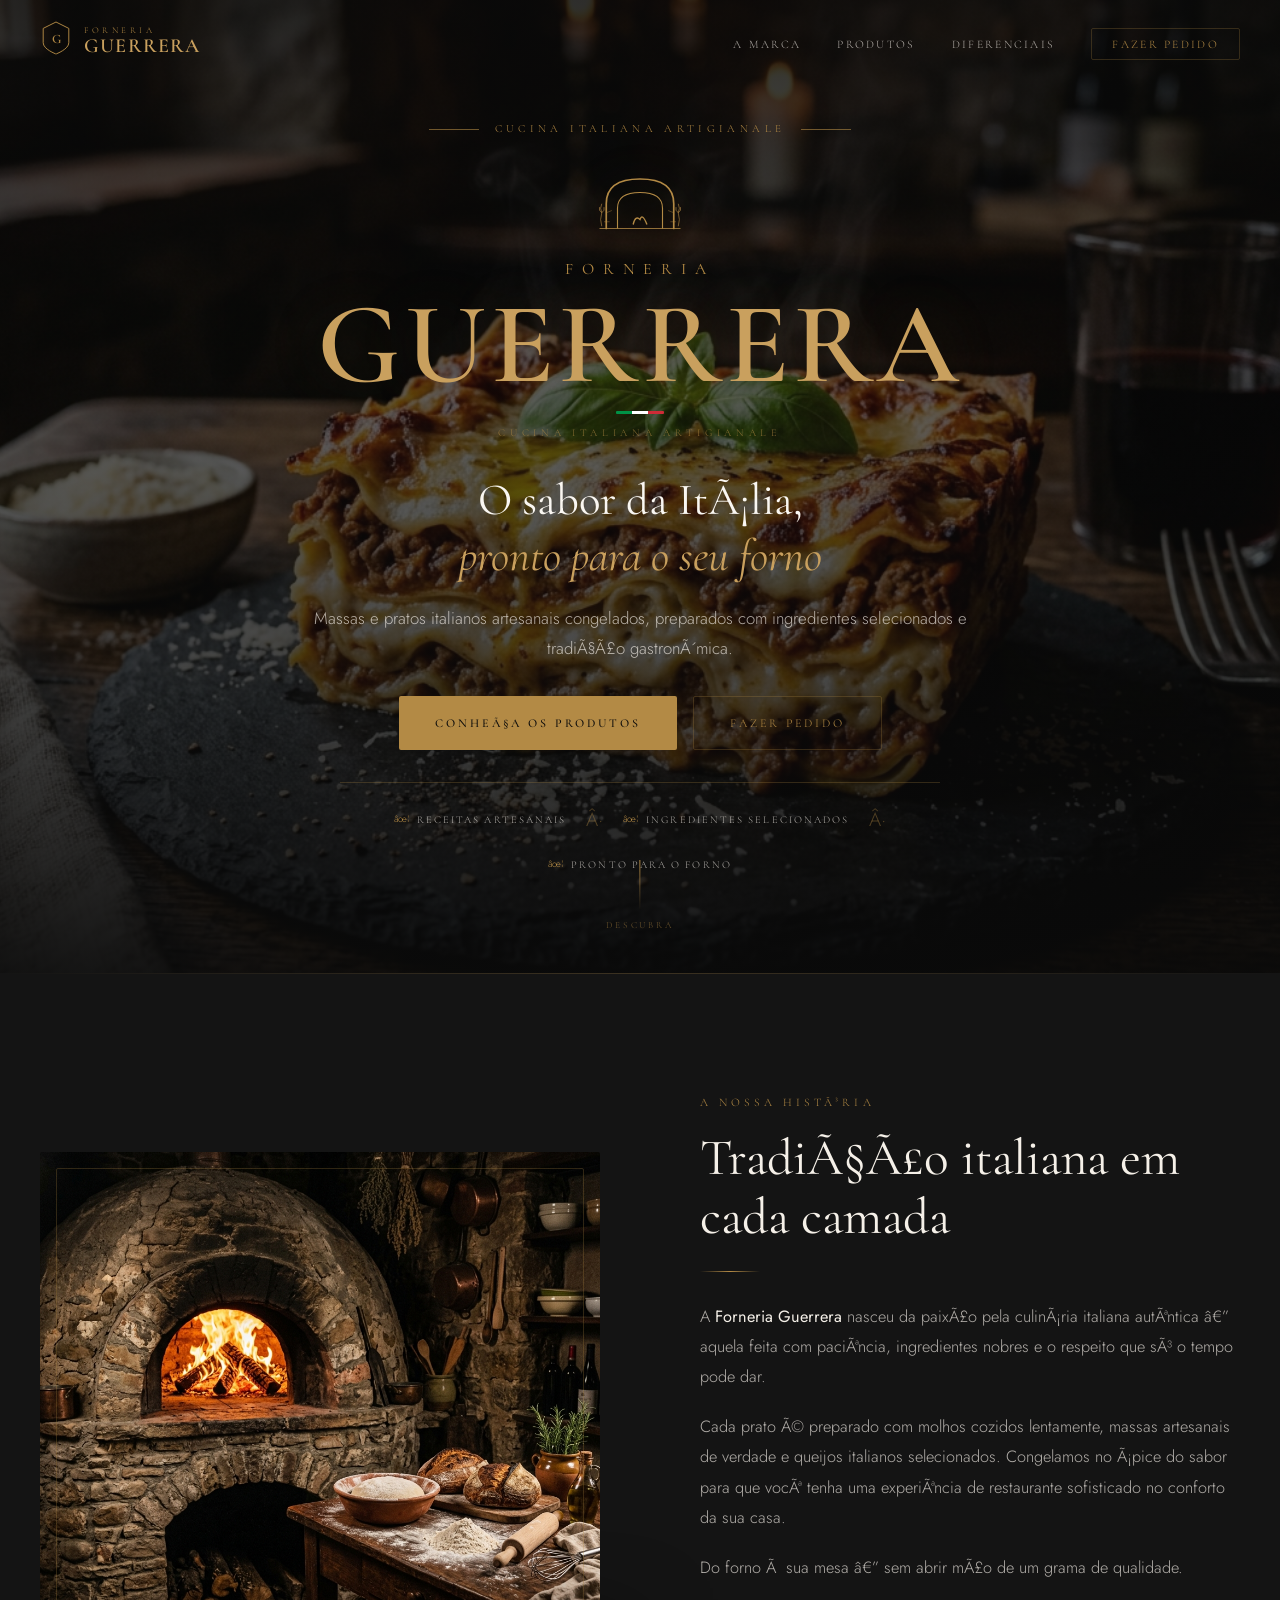
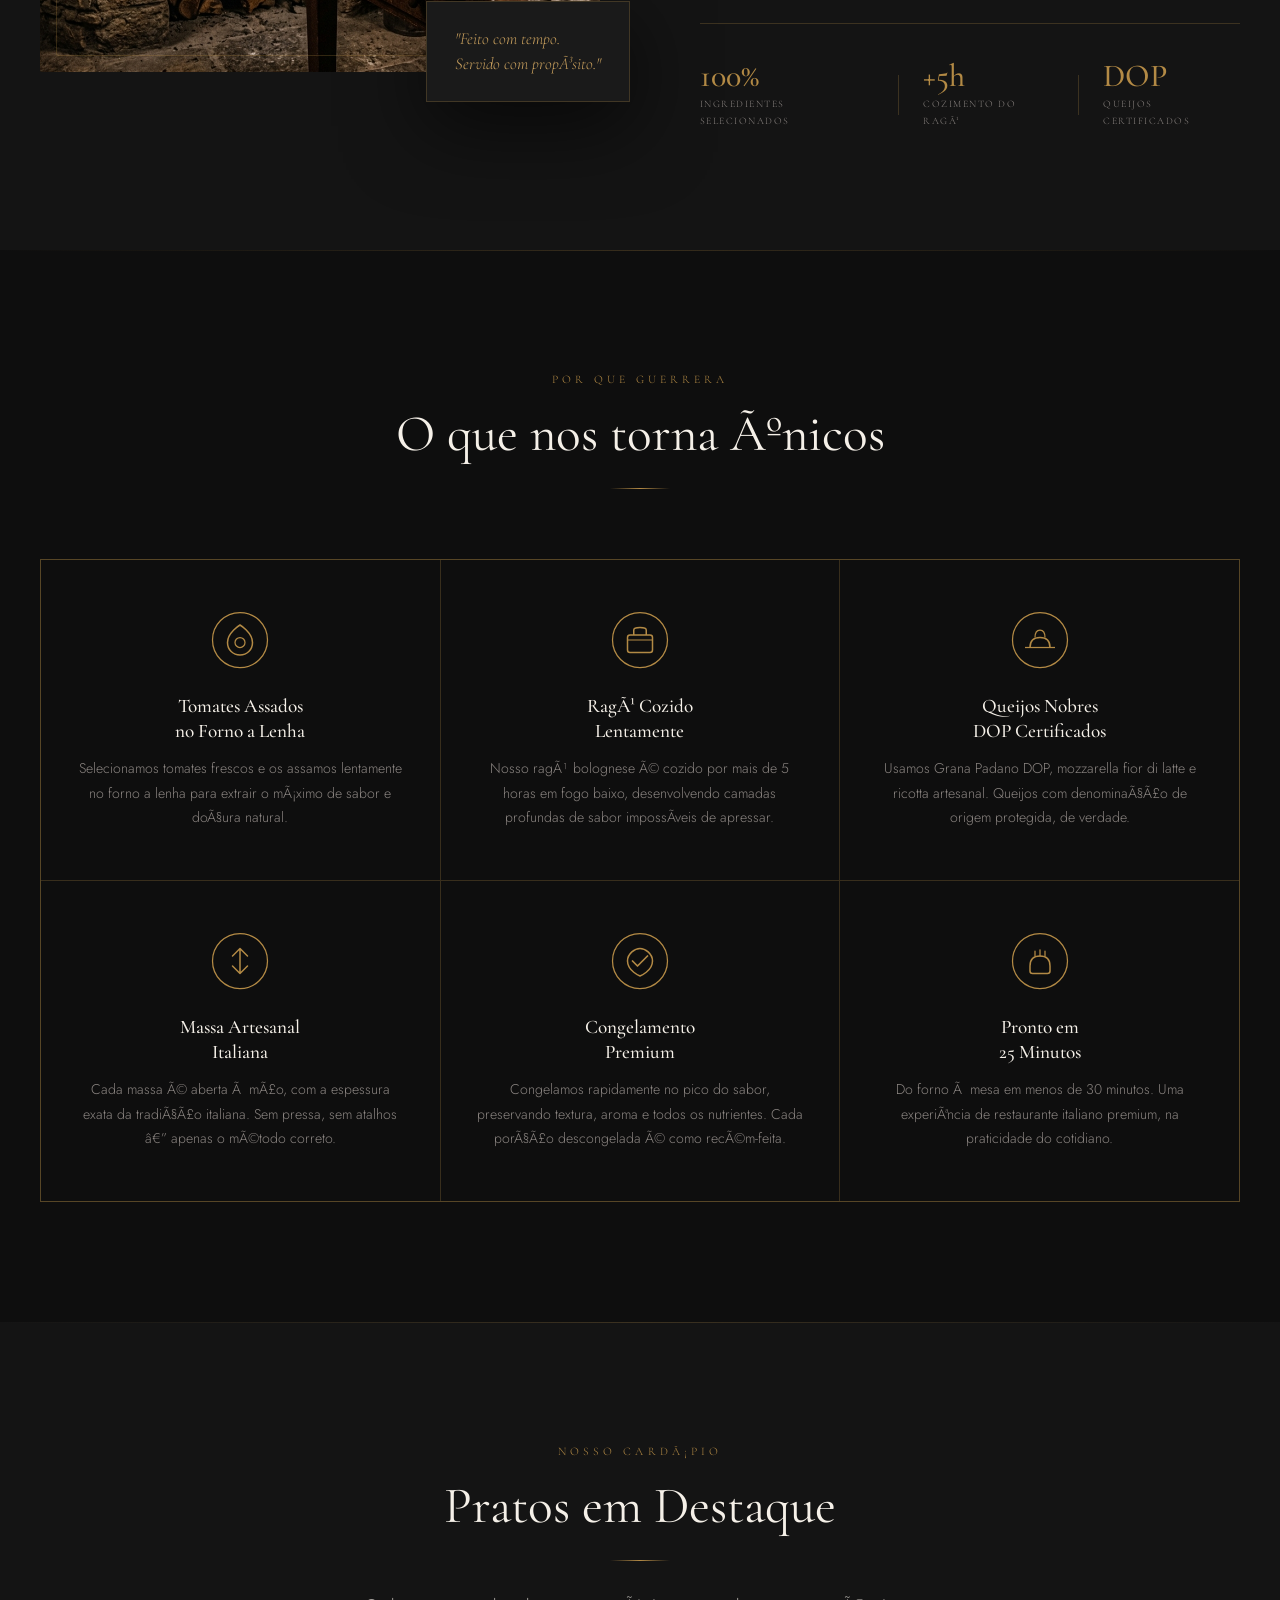
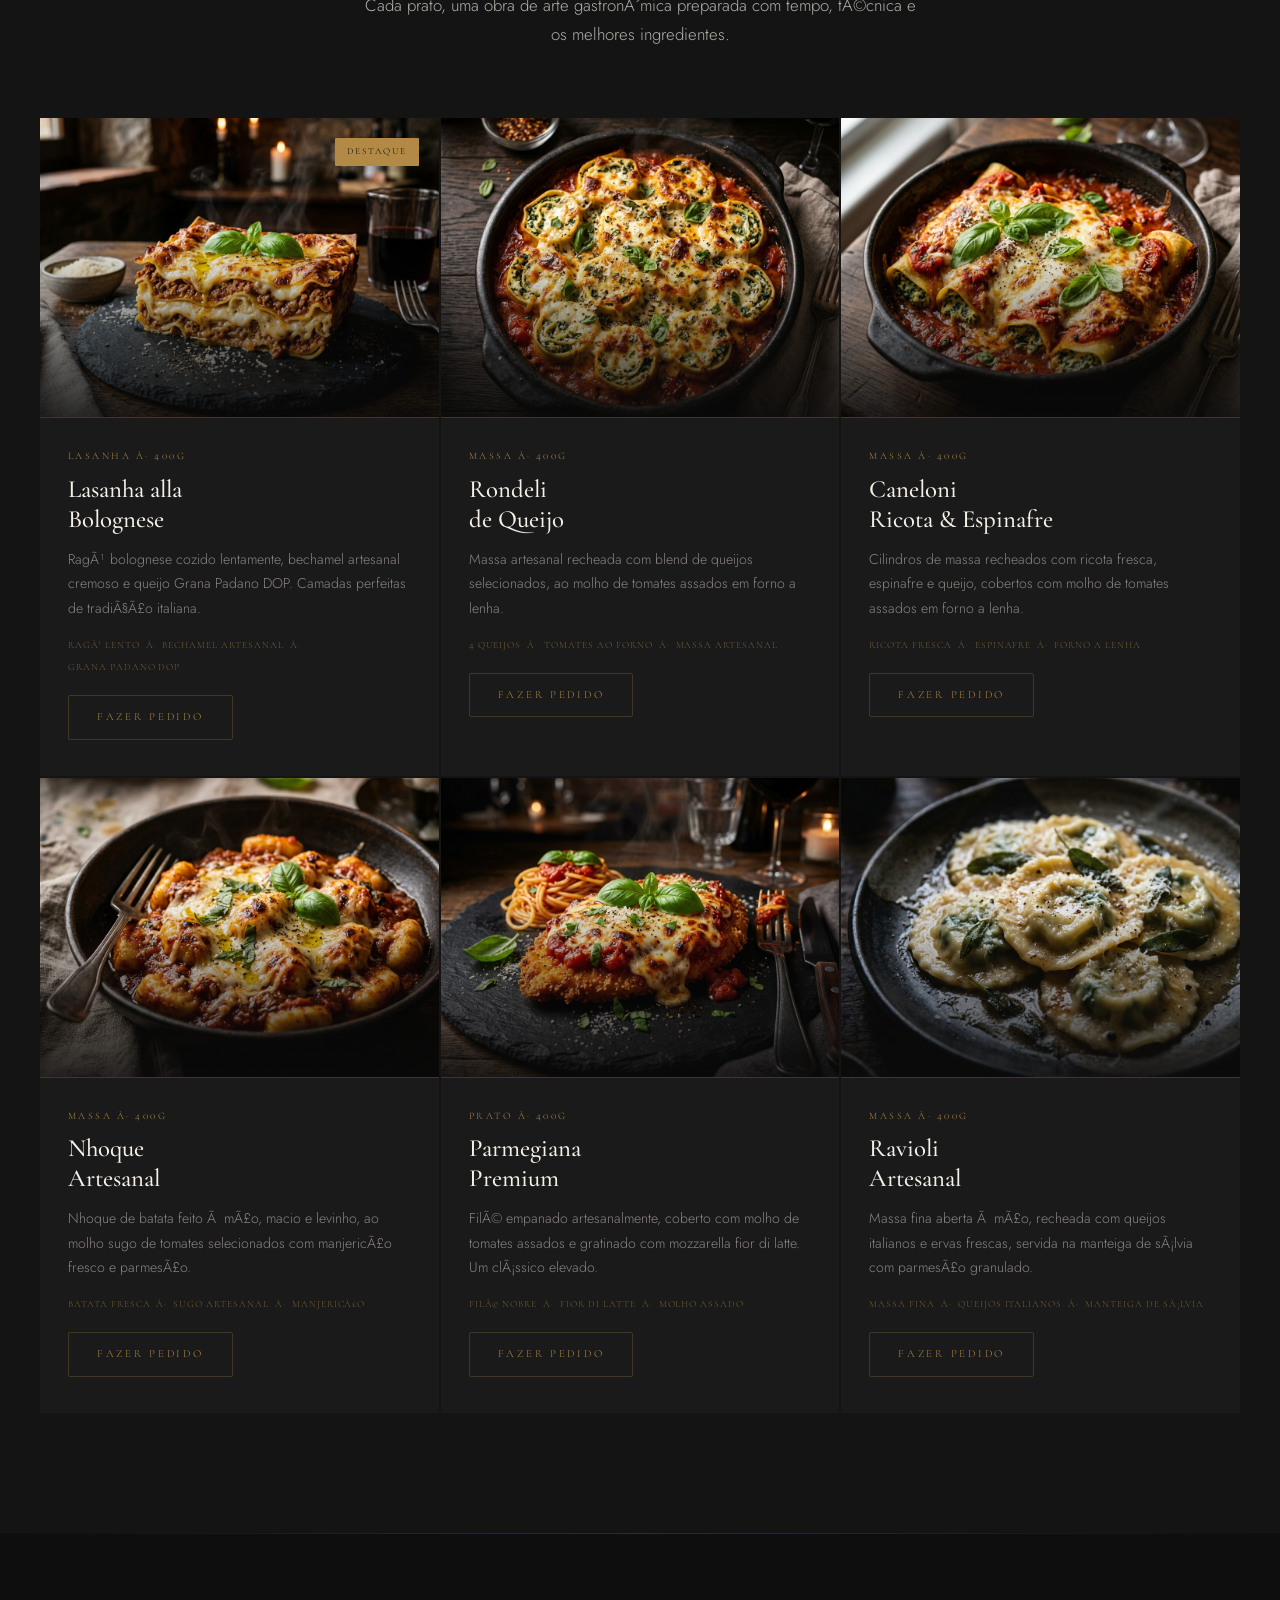
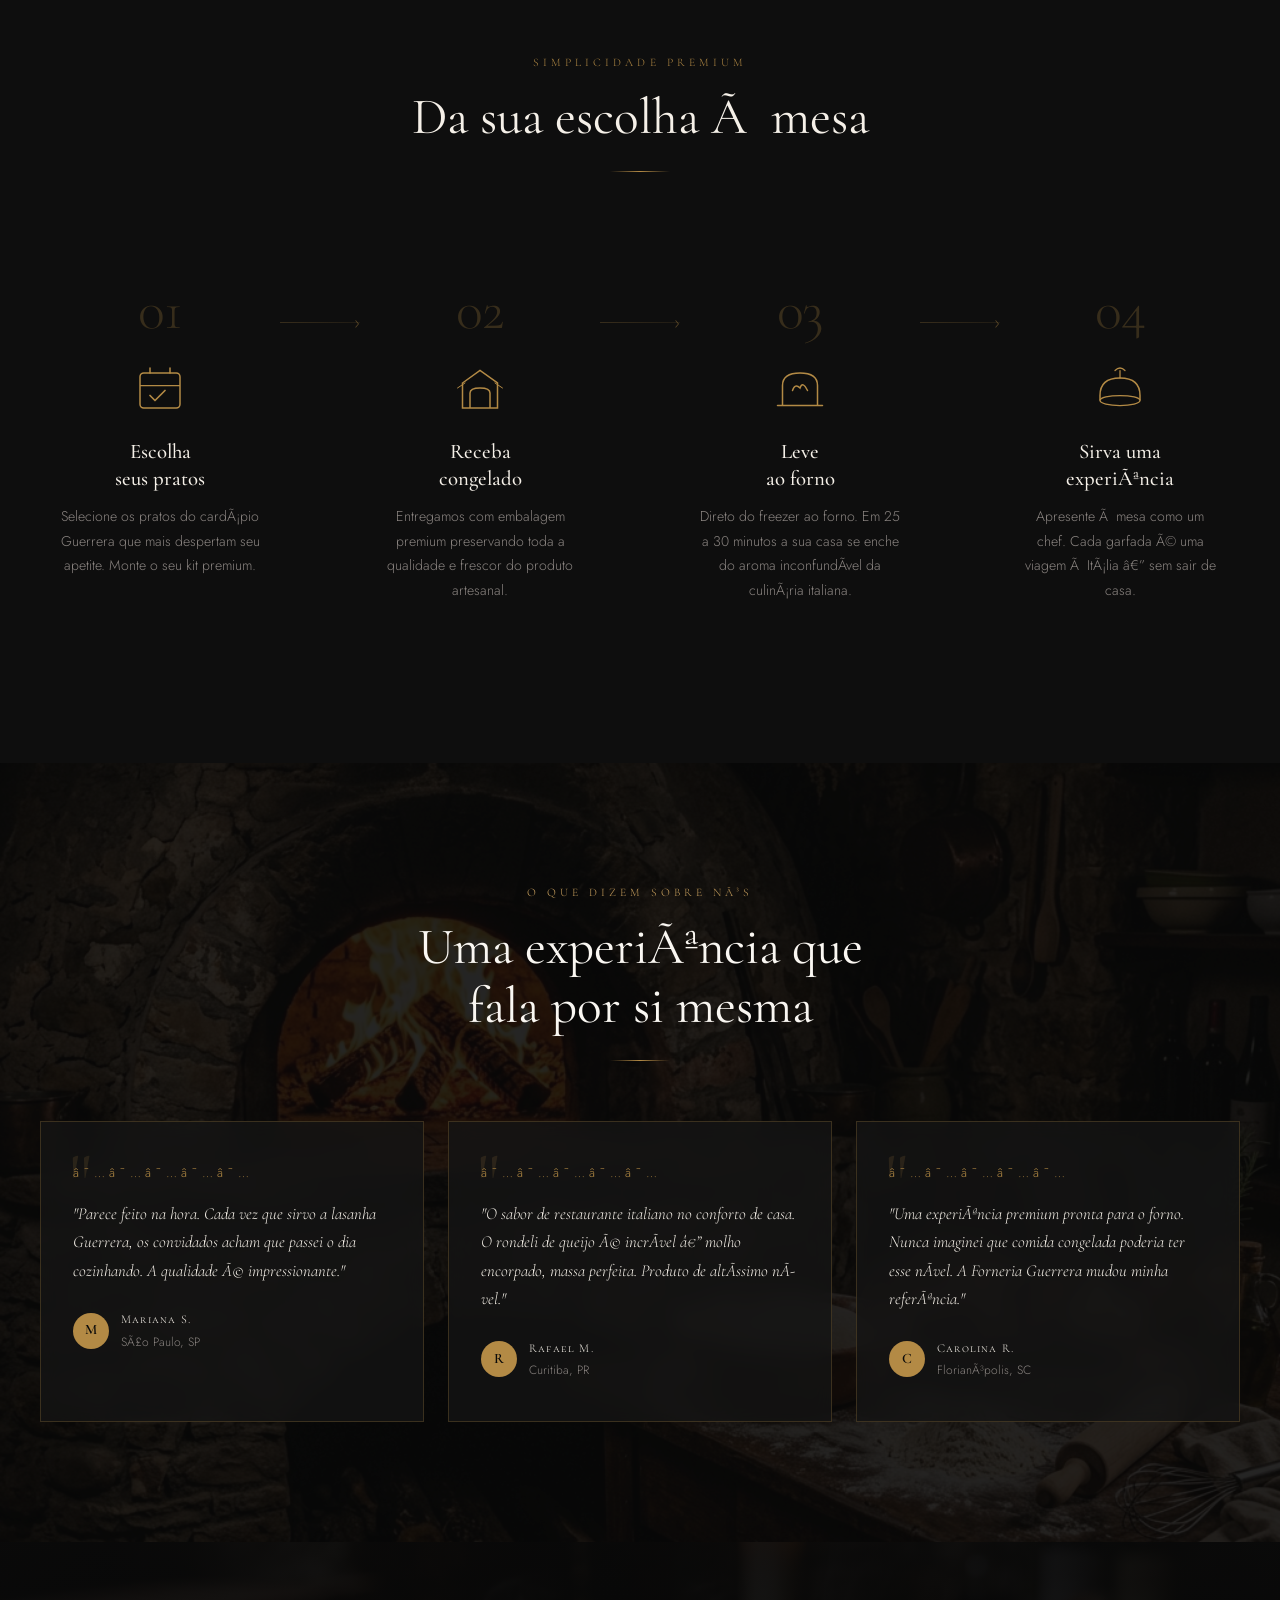
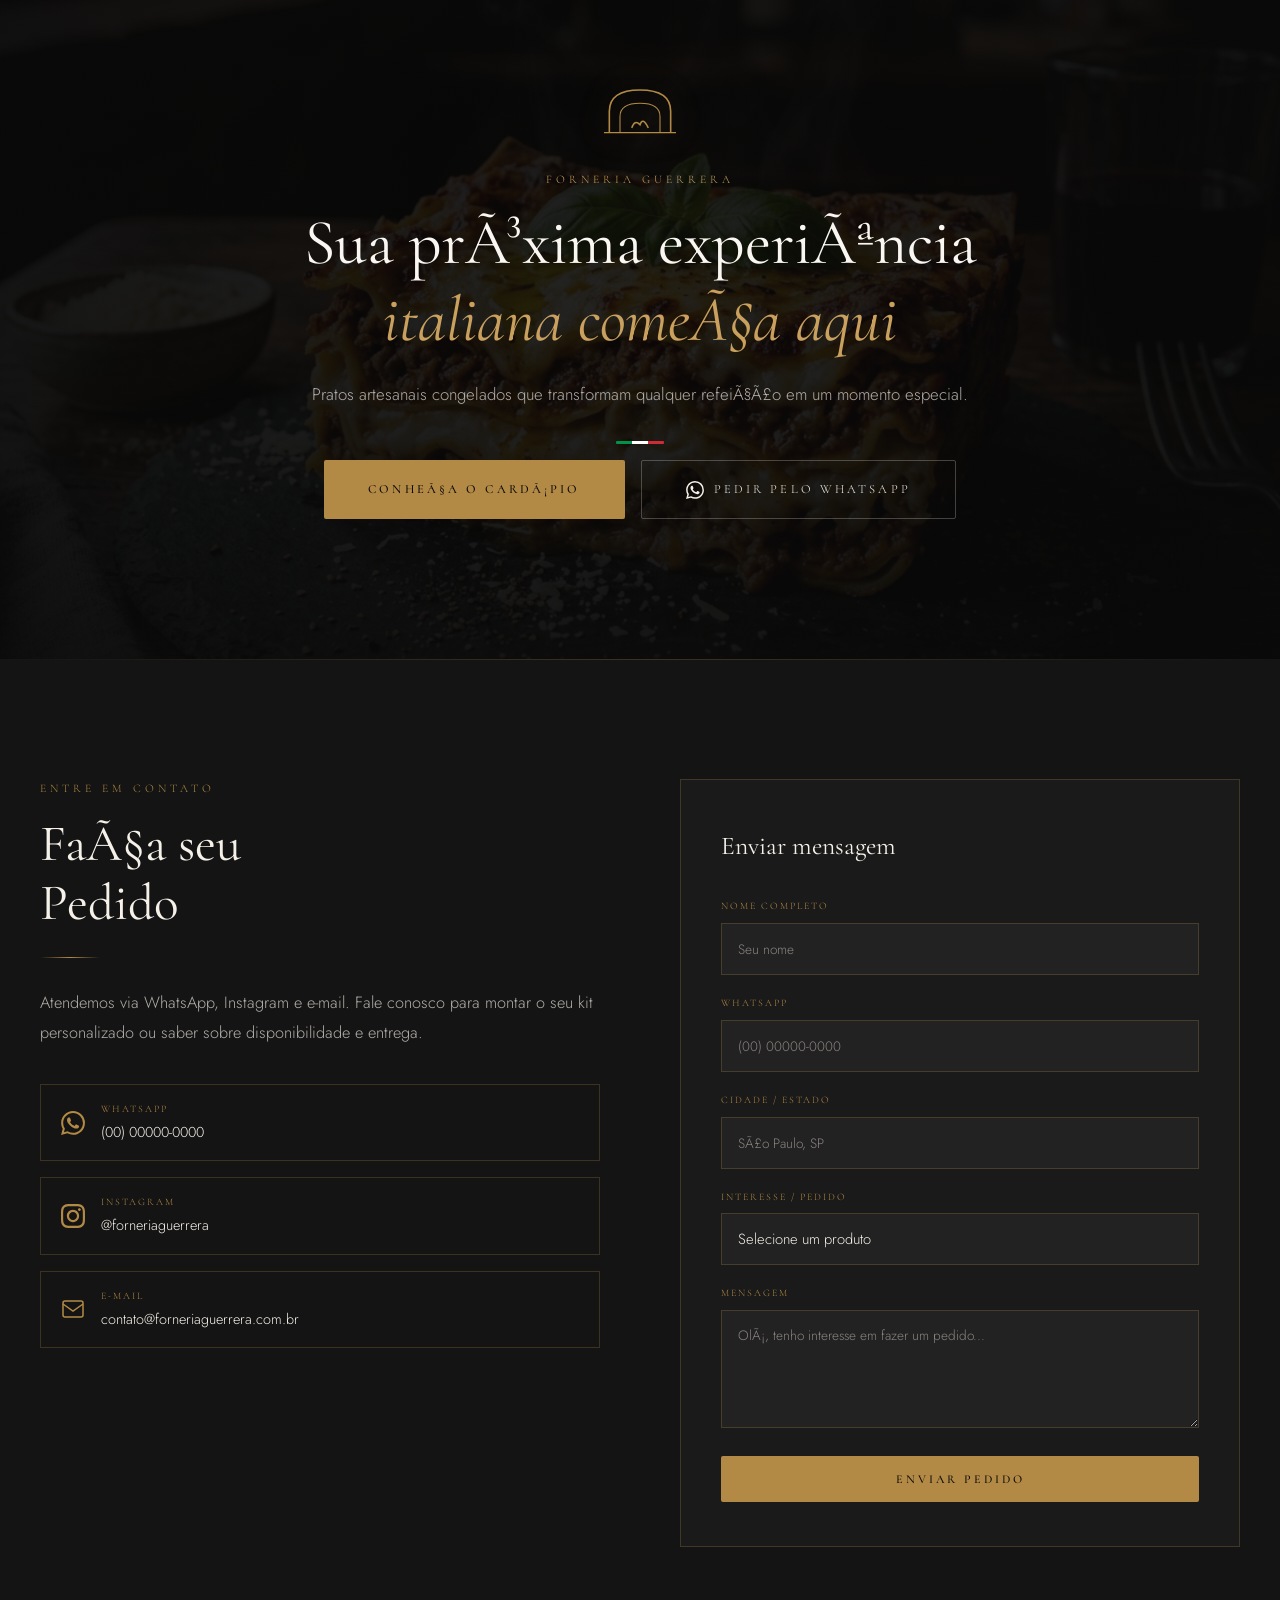
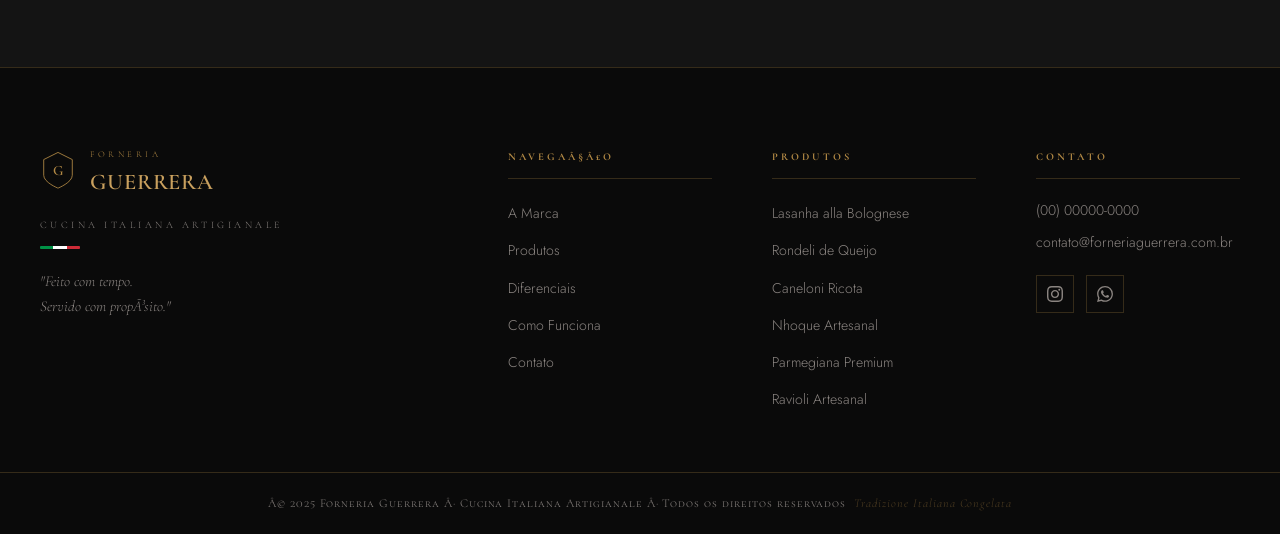
==== index.html @ 6792af9a "feat: launch Forneria Guerrera premium landing page - Premium dark luxury Italian gastronomy website" ====
﻿<!DOCTYPE html>
<html lang="pt-BR">
<head>
  <meta charset="UTF-8" />
  <meta name="viewport" content="width=device-width, initial-scale=1.0" />
  <meta name="description" content="Forneria Guerrera â€” Cucina Italiana Artigianale. Massas e pratos italianos artesanais congelados, preparados com ingredientes selecionados e tradiÃ§Ã£o gastronÃ´mica." />
  <title>Forneria Guerrera â€” Cucina Italiana Artigianale</title>
  <link rel="preconnect" href="https://fonts.googleapis.com" />
  <link rel="preconnect" href="https://fonts.gstatic.com" crossorigin />
  <link href="https://fonts.googleapis.com/css2?family=Cormorant+Garamond:ital,wght@0,300;0,400;0,500;0,600;0,700;1,300;1,400;1,500&family=Cormorant+SC:wght@300;400;500;600;700&family=EB+Garamond:ital,wght@0,400;0,500;1,400&family=Jost:wght@300;400;500&display=swap" rel="stylesheet" />
  <link rel="stylesheet" href="style.css" />
</head>
<body>

  <!-- ===== NAVIGATION ===== -->
  <nav id="navbar" class="navbar">
    <div class="nav-inner">
      <a href="#hero" class="nav-logo">
        <div class="nav-logo-mark">
          <svg viewBox="0 0 40 44" fill="none" xmlns="http://www.w3.org/2000/svg">
            <path d="M20 2 L36 10 L36 28 C36 36 20 42 20 42 C20 42 4 36 4 28 L4 10 Z" stroke="#B38A45" stroke-width="1.2" fill="none"/>
            <text x="20" y="28" text-anchor="middle" font-family="Cormorant Garamond" font-weight="600" font-size="16" fill="#B38A45">G</text>
          </svg>
        </div>
        <div class="nav-logo-text">
          <span class="nav-forneria">FORNERIA</span>
          <span class="nav-guerrera">GUERRERA</span>
        </div>
      </a>
      <button class="nav-toggle" id="navToggle" aria-label="Menu">
        <span></span><span></span><span></span>
      </button>
      <ul class="nav-links" id="navLinks">
        <li><a href="#sobre" class="nav-link">A Marca</a></li>
        <li><a href="#produtos" class="nav-link">Produtos</a></li>
        <li><a href="#diferenciais" class="nav-link">Diferenciais</a></li>
        <li><a href="#contato" class="nav-link nav-cta">Fazer Pedido</a></li>
      </ul>
    </div>
  </nav>

  <!-- ===== HERO ===== -->
  <section id="hero" class="hero">
    <div class="hero-bg">
      <img src="img/hero_lasagna.png" alt="Lasanha premium Forneria Guerrera" class="hero-bg-img" />
      <div class="hero-overlay"></div>
    </div>
    <div class="hero-content">
      <div class="hero-badge reveal">
        <span class="badge-line"></span>
        <span class="badge-text">Cucina Italiana Artigianale</span>
        <span class="badge-line"></span>
      </div>
      <div class="hero-logo reveal">
        <div class="hero-logo-emblem">
          <svg viewBox="0 0 80 56" fill="none" xmlns="http://www.w3.org/2000/svg" class="oven-svg">
            <!-- Oven arch -->
            <path d="M10 52 L10 30 Q10 8 40 8 Q70 8 70 30 L70 52" stroke="#B38A45" stroke-width="1.5" fill="none" stroke-linecap="round"/>
            <!-- Oven opening -->
            <path d="M20 52 L20 34 Q20 20 40 20 Q60 20 60 34 L60 52" stroke="#B38A45" stroke-width="1" fill="none"/>
            <!-- Fire flames -->
            <path d="M34 48 Q36 40 40 44 Q42 38 46 48" stroke="#B38A45" stroke-width="1.2" fill="none" stroke-linecap="round"/>
            <!-- Arch stones detail lines -->
            <line x1="10" y1="38" x2="15" y2="36" stroke="#B38A45" stroke-width="0.6" opacity="0.6"/>
            <line x1="70" y1="38" x2="65" y2="36" stroke="#B38A45" stroke-width="0.6" opacity="0.6"/>
            <line x1="8" y1="46" x2="13" y2="46" stroke="#B38A45" stroke-width="0.6" opacity="0.6"/>
            <line x1="72" y1="46" x2="67" y2="46" stroke="#B38A45" stroke-width="0.6" opacity="0.6"/>
            <!-- Base line -->
            <line x1="4" y1="52" x2="76" y2="52" stroke="#B38A45" stroke-width="1" opacity="0.8"/>
            <!-- Wheat stalks left -->
            <path d="M6 50 Q4 44 6 38 M6 38 Q4 34 6 30 M6 38 Q3 36 4 33 M6 38 Q9 36 8 33" stroke="#B38A45" stroke-width="0.8" fill="none" opacity="0.7"/>
            <!-- Wheat stalks right -->
            <path d="M74 50 Q76 44 74 38 M74 38 Q76 34 74 30 M74 38 Q77 36 76 33 M74 38 Q71 36 72 33" stroke="#B38A45" stroke-width="0.8" fill="none" opacity="0.7"/>
          </svg>
        </div>
        <p class="hero-forneria">FORNERIA</p>
        <h1 class="hero-guerrera">GUERRERA</h1>
        <div class="hero-flag">
          <span class="flag-green"></span>
          <span class="flag-white"></span>
          <span class="flag-red"></span>
        </div>
        <p class="hero-cucina">Cucina Italiana Artigianale</p>
      </div>
      <div class="hero-tagline reveal">
        <h2 class="hero-headline">O sabor da ItÃ¡lia,<br /><em>pronto para o seu forno</em></h2>
        <p class="hero-sub">Massas e pratos italianos artesanais congelados, preparados com ingredientes selecionados e tradiÃ§Ã£o gastronÃ´mica.</p>
        <div class="hero-actions">
          <a href="#produtos" class="btn btn-primary" id="hero-cta-products">ConheÃ§a os Produtos</a>
          <a href="#contato" class="btn btn-secondary" id="hero-cta-order">Fazer Pedido</a>
        </div>
      </div>
      <div class="hero-seals reveal">
        <div class="seal">
          <div class="seal-icon">âœ¦</div>
          <span>Receitas Artesanais</span>
        </div>
        <div class="seal-divider">Â·</div>
        <div class="seal">
          <div class="seal-icon">âœ¦</div>
          <span>Ingredientes Selecionados</span>
        </div>
        <div class="seal-divider">Â·</div>
        <div class="seal">
          <div class="seal-icon">âœ¦</div>
          <span>Pronto para o Forno</span>
        </div>
      </div>
    </div>
    <div class="hero-scroll-hint">
      <div class="scroll-line"></div>
      <span>Descubra</span>
    </div>
  </section>

  <!-- ===== SOBRE ===== -->
  <section id="sobre" class="sobre">
    <div class="container">
      <div class="sobre-grid">
        <div class="sobre-visual reveal-left">
          <div class="sobre-img-wrap">
            <img src="img/about_forno.png" alt="Forno a lenha artesanal Forneria Guerrera" />
            <div class="sobre-img-frame"></div>
          </div>
          <div class="sobre-quote-card">
            <p class="quote-script">"Feito com tempo.<br />Servido com propÃ³sito."</p>
          </div>
        </div>
        <div class="sobre-content reveal-right">
          <div class="section-label">A Nossa HistÃ³ria</div>
          <h2 class="section-title">TradiÃ§Ã£o italiana em cada camada</h2>
          <div class="gold-divider"></div>
          <p class="sobre-text">A <strong>Forneria Guerrera</strong> nasceu da paixÃ£o pela culinÃ¡ria italiana autÃªntica â€” aquela feita com paciÃªncia, ingredientes nobres e o respeito que sÃ³ o tempo pode dar.</p>
          <p class="sobre-text">Cada prato Ã© preparado com molhos cozidos lentamente, massas artesanais de verdade e queijos italianos selecionados. Congelamos no Ã¡pice do sabor para que vocÃª tenha uma experiÃªncia de restaurante sofisticado no conforto da sua casa.</p>
          <p class="sobre-text">Do forno Ã  sua mesa â€” sem abrir mÃ£o de um grama de qualidade.</p>
          <div class="sobre-stats">
            <div class="stat">
              <span class="stat-num">100%</span>
              <span class="stat-label">Ingredientes Selecionados</span>
            </div>
            <div class="stat-sep"></div>
            <div class="stat">
              <span class="stat-num">+5h</span>
              <span class="stat-label">Cozimento do RagÃ¹</span>
            </div>
            <div class="stat-sep"></div>
            <div class="stat">
              <span class="stat-num">DOP</span>
              <span class="stat-label">Queijos Certificados</span>
            </div>
          </div>
        </div>
      </div>
    </div>
  </section>

  <!-- ===== DIFERENCIAIS ===== -->
  <section id="diferenciais" class="diferenciais">
    <div class="diferenciais-bg-overlay"></div>
    <div class="container">
      <div class="section-header reveal">
        <div class="section-label">Por que Guerrera</div>
        <h2 class="section-title">O que nos torna Ãºnicos</h2>
        <div class="gold-divider centered"></div>
      </div>
      <div class="diferenciais-grid">
        <div class="diferencial-card reveal" id="dif-1">
          <div class="dif-icon">
            <svg viewBox="0 0 48 48" fill="none" xmlns="http://www.w3.org/2000/svg">
              <circle cx="24" cy="24" r="22" stroke="#B38A45" stroke-width="1"/>
              <path d="M24 12 C24 12 14 18 14 26 C14 32 18.5 36 24 36 C29.5 36 34 32 34 26 C34 18 24 12 24 12Z" stroke="#B38A45" stroke-width="1.2" fill="none"/>
              <circle cx="24" cy="26" r="4" stroke="#B38A45" stroke-width="1"/>
            </svg>
          </div>
          <h3 class="dif-title">Tomates Assados<br />no Forno a Lenha</h3>
          <p class="dif-desc">Selecionamos tomates frescos e os assamos lentamente no forno a lenha para extrair o mÃ¡ximo de sabor e doÃ§ura natural.</p>
        </div>
        <div class="diferencial-card reveal" id="dif-2">
          <div class="dif-icon">
            <svg viewBox="0 0 48 48" fill="none" xmlns="http://www.w3.org/2000/svg">
              <circle cx="24" cy="24" r="22" stroke="#B38A45" stroke-width="1"/>
              <rect x="14" y="20" width="20" height="14" rx="2" stroke="#B38A45" stroke-width="1.2" fill="none"/>
              <path d="M14 24 L34 24" stroke="#B38A45" stroke-width="0.8"/>
              <path d="M19 20 L19 16 Q19 14 24 14 Q29 14 29 16 L29 20" stroke="#B38A45" stroke-width="1.2" fill="none"/>
            </svg>
          </div>
          <h3 class="dif-title">RagÃ¹ Cozido<br />Lentamente</h3>
          <p class="dif-desc">Nosso ragÃ¹ bolognese Ã© cozido por mais de 5 horas em fogo baixo, desenvolvendo camadas profundas de sabor impossÃ­veis de apressar.</p>
        </div>
        <div class="diferencial-card reveal" id="dif-3">
          <div class="dif-icon">
            <svg viewBox="0 0 48 48" fill="none" xmlns="http://www.w3.org/2000/svg">
              <circle cx="24" cy="24" r="22" stroke="#B38A45" stroke-width="1"/>
              <path d="M16 30 Q16 22 24 22 Q32 22 32 30" stroke="#B38A45" stroke-width="1.2" fill="none"/>
              <path d="M12 30 L36 30" stroke="#B38A45" stroke-width="1"/>
              <path d="M20 22 Q20 16 24 16 Q28 16 28 22" stroke="#B38A45" stroke-width="1" fill="none"/>
            </svg>
          </div>
          <h3 class="dif-title">Queijos Nobres<br />DOP Certificados</h3>
          <p class="dif-desc">Usamos Grana Padano DOP, mozzarella fior di latte e ricotta artesanal. Queijos com denominaÃ§Ã£o de origem protegida, de verdade.</p>
        </div>
        <div class="diferencial-card reveal" id="dif-4">
          <div class="dif-icon">
            <svg viewBox="0 0 48 48" fill="none" xmlns="http://www.w3.org/2000/svg">
              <circle cx="24" cy="24" r="22" stroke="#B38A45" stroke-width="1"/>
              <path d="M24 14 L24 34 M18 20 L24 14 L30 20 M18 28 L24 34 L30 28" stroke="#B38A45" stroke-width="1.2" fill="none" stroke-linecap="round" stroke-linejoin="round"/>
            </svg>
          </div>
          <h3 class="dif-title">Massa Artesanal<br />Italiana</h3>
          <p class="dif-desc">Cada massa Ã© aberta Ã  mÃ£o, com a espessura exata da tradiÃ§Ã£o italiana. Sem pressa, sem atalhos â€” apenas o mÃ©todo correto.</p>
        </div>
        <div class="diferencial-card reveal" id="dif-5">
          <div class="dif-icon">
            <svg viewBox="0 0 48 48" fill="none" xmlns="http://www.w3.org/2000/svg">
              <circle cx="24" cy="24" r="22" stroke="#B38A45" stroke-width="1"/>
              <path d="M24 14 C20 14 14 18 14 24 C14 32 24 36 24 36 C24 36 34 32 34 24 C34 18 28 14 24 14Z" stroke="#B38A45" stroke-width="1.2" fill="none"/>
              <path d="M18 24 L22 28 L30 20" stroke="#B38A45" stroke-width="1.4" fill="none" stroke-linecap="round" stroke-linejoin="round"/>
            </svg>
          </div>
          <h3 class="dif-title">Congelamento<br />Premium</h3>
          <p class="dif-desc">Congelamos rapidamente no pico do sabor, preservando textura, aroma e todos os nutrientes. Cada porÃ§Ã£o descongelada Ã© como recÃ©m-feita.</p>
        </div>
        <div class="diferencial-card reveal" id="dif-6">
          <div class="dif-icon">
            <svg viewBox="0 0 48 48" fill="none" xmlns="http://www.w3.org/2000/svg">
              <circle cx="24" cy="24" r="22" stroke="#B38A45" stroke-width="1"/>
              <path d="M16 28 Q16 20 24 20 Q32 20 32 28 L32 32 Q32 34 30 34 L18 34 Q16 34 16 32 Z" stroke="#B38A45" stroke-width="1.2" fill="none"/>
              <path d="M20 20 L20 16 M24 20 L24 15 M28 20 L28 16" stroke="#B38A45" stroke-width="1" stroke-linecap="round"/>
            </svg>
          </div>
          <h3 class="dif-title">Pronto em<br />25 Minutos</h3>
          <p class="dif-desc">Do forno Ã  mesa em menos de 30 minutos. Uma experiÃªncia de restaurante italiano premium, na praticidade do cotidiano.</p>
        </div>
      </div>
    </div>
  </section>

  <!-- ===== PRODUTOS ===== -->
  <section id="produtos" class="produtos">
    <div class="container">
      <div class="section-header reveal">
        <div class="section-label">Nosso CardÃ¡pio</div>
        <h2 class="section-title">Pratos em Destaque</h2>
        <div class="gold-divider centered"></div>
        <p class="section-sub">Cada prato, uma obra de arte gastronÃ´mica preparada com tempo, tÃ©cnica e os melhores ingredientes.</p>
      </div>
      <div class="produtos-grid">

        <div class="produto-card reveal" id="prod-lasanha">
          <div class="produto-img-wrap">
            <img src="img/hero_lasagna.png" alt="Lasanha alla Bolognese Forneria Guerrera" />
            <div class="produto-badge-img">
              <span>DESTAQUE</span>
            </div>
          </div>
          <div class="produto-info">
            <div class="produto-tag">Lasanha Â· 400g</div>
            <h3 class="produto-name">Lasanha alla<br />Bolognese</h3>
            <p class="produto-desc">RagÃ¹ bolognese cozido lentamente, bechamel artesanal cremoso e queijo Grana Padano DOP. Camadas perfeitas de tradiÃ§Ã£o italiana.</p>
            <div class="produto-ingredientes">
              <span>RagÃ¹ Lento</span>
              <span>Â·</span>
              <span>Bechamel Artesanal</span>
              <span>Â·</span>
              <span>Grana Padano DOP</span>
            </div>
            <a href="#contato" class="btn btn-produto" id="btn-lasanha">Fazer Pedido</a>
          </div>
        </div>

        <div class="produto-card reveal" id="prod-rondeli">
          <div class="produto-img-wrap">
            <img src="img/product_rondeli.png" alt="Rondeli de Queijo Forneria Guerrera" />
          </div>
          <div class="produto-info">
            <div class="produto-tag">Massa Â· 400g</div>
            <h3 class="produto-name">Rondeli<br />de Queijo</h3>
            <p class="produto-desc">Massa artesanal recheada com blend de queijos selecionados, ao molho de tomates assados em forno a lenha.</p>
            <div class="produto-ingredientes">
              <span>4 Queijos</span>
              <span>Â·</span>
              <span>Tomates ao Forno</span>
              <span>Â·</span>
              <span>Massa Artesanal</span>
            </div>
            <a href="#contato" class="btn btn-produto" id="btn-rondeli">Fazer Pedido</a>
          </div>
        </div>

        <div class="produto-card reveal" id="prod-caneloni">
          <div class="produto-img-wrap">
            <img src="img/product_caneloni.png" alt="Caneloni Forneria Guerrera" />
          </div>
          <div class="produto-info">
            <div class="produto-tag">Massa Â· 400g</div>
            <h3 class="produto-name">Caneloni<br />Ricota & Espinafre</h3>
            <p class="produto-desc">Cilindros de massa recheados com ricota fresca, espinafre e queijo, cobertos com molho de tomates assados em forno a lenha.</p>
            <div class="produto-ingredientes">
              <span>Ricota Fresca</span>
              <span>Â·</span>
              <span>Espinafre</span>
              <span>Â·</span>
              <span>Forno a Lenha</span>
            </div>
            <a href="#contato" class="btn btn-produto" id="btn-caneloni">Fazer Pedido</a>
          </div>
        </div>

        <div class="produto-card reveal" id="prod-nhoque">
          <div class="produto-img-wrap">
            <img src="img/product_nhoque.png" alt="Nhoque Artesanal Forneria Guerrera" />
          </div>
          <div class="produto-info">
            <div class="produto-tag">Massa Â· 400g</div>
            <h3 class="produto-name">Nhoque<br />Artesanal</h3>
            <p class="produto-desc">Nhoque de batata feito Ã  mÃ£o, macio e levinho, ao molho sugo de tomates selecionados com manjericÃ£o fresco e parmesÃ£o.</p>
            <div class="produto-ingredientes">
              <span>Batata Fresca</span>
              <span>Â·</span>
              <span>Sugo Artesanal</span>
              <span>Â·</span>
              <span>ManjericÃ£o</span>
            </div>
            <a href="#contato" class="btn btn-produto" id="btn-nhoque">Fazer Pedido</a>
          </div>
        </div>

        <div class="produto-card reveal" id="prod-parmegiana">
          <div class="produto-img-wrap">
            <img src="img/product_parmegiana.png" alt="Parmegiana Forneria Guerrera" />
          </div>
          <div class="produto-info">
            <div class="produto-tag">Prato Â· 400g</div>
            <h3 class="produto-name">Parmegiana<br />Premium</h3>
            <p class="produto-desc">FilÃ© empanado artesanalmente, coberto com molho de tomates assados e gratinado com mozzarella fior di latte. Um clÃ¡ssico elevado.</p>
            <div class="produto-ingredientes">
              <span>FilÃ© Nobre</span>
              <span>Â·</span>
              <span>Fior di Latte</span>
              <span>Â·</span>
              <span>Molho Assado</span>
            </div>
            <a href="#contato" class="btn btn-produto" id="btn-parmegiana">Fazer Pedido</a>
          </div>
        </div>

        <div class="produto-card reveal" id="prod-ravioli">
          <div class="produto-img-wrap">
            <img src="img/product_ravioli.png" alt="Ravioli Artesanal Forneria Guerrera" />
          </div>
          <div class="produto-info">
            <div class="produto-tag">Massa Â· 400g</div>
            <h3 class="produto-name">Ravioli<br />Artesanal</h3>
            <p class="produto-desc">Massa fina aberta Ã  mÃ£o, recheada com queijos italianos e ervas frescas, servida na manteiga de sÃ¡lvia com parmesÃ£o granulado.</p>
            <div class="produto-ingredientes">
              <span>Massa Fina</span>
              <span>Â·</span>
              <span>Queijos Italianos</span>
              <span>Â·</span>
              <span>Manteiga de SÃ¡lvia</span>
            </div>
            <a href="#contato" class="btn btn-produto" id="btn-ravioli">Fazer Pedido</a>
          </div>
        </div>

      </div>
    </div>
  </section>

  <!-- ===== COMO FUNCIONA ===== -->
  <section id="como-funciona" class="como-funciona">
    <div class="container">
      <div class="section-header reveal">
        <div class="section-label">Simplicidade Premium</div>
        <h2 class="section-title">Da sua escolha Ã  mesa</h2>
        <div class="gold-divider centered"></div>
      </div>
      <div class="steps-grid">
        <div class="step reveal" id="step-1">
          <div class="step-num">01</div>
          <div class="step-icon-wrap">
            <svg viewBox="0 0 48 48" fill="none" xmlns="http://www.w3.org/2000/svg">
              <rect x="8" y="12" width="32" height="28" rx="3" stroke="#B38A45" stroke-width="1.2" fill="none"/>
              <path d="M16 12 L16 8 M32 12 L32 8" stroke="#B38A45" stroke-width="1.2" stroke-linecap="round"/>
              <line x1="8" y1="22" x2="40" y2="22" stroke="#B38A45" stroke-width="1"/>
              <path d="M16 30 L20 34 L28 26" stroke="#B38A45" stroke-width="1.4" stroke-linecap="round" stroke-linejoin="round"/>
            </svg>
          </div>
          <h3 class="step-title">Escolha<br />seus pratos</h3>
          <p class="step-desc">Selecione os pratos do cardÃ¡pio Guerrera que mais despertam seu apetite. Monte o seu kit premium.</p>
        </div>
        <div class="step-connector reveal"></div>
        <div class="step reveal" id="step-2">
          <div class="step-num">02</div>
          <div class="step-icon-wrap">
            <svg viewBox="0 0 48 48" fill="none" xmlns="http://www.w3.org/2000/svg">
              <path d="M10 20 L24 10 L38 20 L38 40 L10 40 Z" stroke="#B38A45" stroke-width="1.2" fill="none"/>
              <path d="M16 40 L16 28 Q16 24 24 24 Q32 24 32 28 L32 40" stroke="#B38A45" stroke-width="1.2" fill="none"/>
              <path d="M12 20 L6 24 M36 20 L42 24" stroke="#B38A45" stroke-width="0.8" stroke-linecap="round"/>
            </svg>
          </div>
          <h3 class="step-title">Receba<br />congelado</h3>
          <p class="step-desc">Entregamos com embalagem premium preservando toda a qualidade e frescor do produto artesanal.</p>
        </div>
        <div class="step-connector reveal"></div>
        <div class="step reveal" id="step-3">
          <div class="step-num">03</div>
          <div class="step-icon-wrap">
            <svg viewBox="0 0 48 48" fill="none" xmlns="http://www.w3.org/2000/svg">
              <path d="M10 38 L10 22 Q10 12 24 12 Q38 12 38 22 L38 38" stroke="#B38A45" stroke-width="1.2" fill="none"/>
              <path d="M6 38 L42 38" stroke="#B38A45" stroke-width="1.2" stroke-linecap="round"/>
              <path d="M18 26 Q20 20 24 24 Q26 18 30 26" stroke="#B38A45" stroke-width="1.2" fill="none" stroke-linecap="round"/>
            </svg>
          </div>
          <h3 class="step-title">Leve<br />ao forno</h3>
          <p class="step-desc">Direto do freezer ao forno. Em 25 a 30 minutos a sua casa se enche do aroma inconfundÃ­vel da culinÃ¡ria italiana.</p>
        </div>
        <div class="step-connector reveal"></div>
        <div class="step reveal" id="step-4">
          <div class="step-num">04</div>
          <div class="step-icon-wrap">
            <svg viewBox="0 0 48 48" fill="none" xmlns="http://www.w3.org/2000/svg">
              <ellipse cx="24" cy="34" rx="16" ry="4" stroke="#B38A45" stroke-width="1" fill="none"/>
              <path d="M8 34 L8 30 Q8 16 24 16 Q40 16 40 30 L40 34" stroke="#B38A45" stroke-width="1.2" fill="none"/>
              <path d="M24 16 L24 10 M20 10 Q24 6 28 10" stroke="#B38A45" stroke-width="1" stroke-linecap="round"/>
            </svg>
          </div>
          <h3 class="step-title">Sirva uma<br />experiÃªncia</h3>
          <p class="step-desc">Apresente Ã  mesa como um chef. Cada garfada Ã© uma viagem Ã  ItÃ¡lia â€” sem sair de casa.</p>
        </div>
      </div>
    </div>
  </section>

  <!-- ===== PROVA SOCIAL ===== -->
  <section id="experiencia" class="experiencia">
    <div class="experiencia-bg">
      <img src="img/about_forno.png" alt="ExperiÃªncia Forneria Guerrera" />
      <div class="experiencia-overlay"></div>
    </div>
    <div class="container">
      <div class="experiencia-content reveal">
        <div class="section-label light">O que dizem sobre nÃ³s</div>
        <h2 class="section-title light">Uma experiÃªncia que<br />fala por si mesma</h2>
        <div class="gold-divider centered"></div>
      </div>
      <div class="testimonials-grid">
        <div class="testimonial reveal" id="test-1">
          <div class="test-stars">â˜…â˜…â˜…â˜…â˜…</div>
          <p class="test-quote">"Parece feito na hora. Cada vez que sirvo a lasanha Guerrera, os convidados acham que passei o dia cozinhando. A qualidade Ã© impressionante."</p>
          <div class="test-author">
            <div class="test-avatar">M</div>
            <div>
              <span class="test-name">Mariana S.</span>
              <span class="test-city">SÃ£o Paulo, SP</span>
            </div>
          </div>
        </div>
        <div class="testimonial reveal" id="test-2">
          <div class="test-stars">â˜…â˜…â˜…â˜…â˜…</div>
          <p class="test-quote">"O sabor de restaurante italiano no conforto de casa. O rondeli de queijo Ã© incrÃ­vel â€” molho encorpado, massa perfeita. Produto de altÃ­ssimo nÃ­vel."</p>
          <div class="test-author">
            <div class="test-avatar">R</div>
            <div>
              <span class="test-name">Rafael M.</span>
              <span class="test-city">Curitiba, PR</span>
            </div>
          </div>
        </div>
        <div class="testimonial reveal" id="test-3">
          <div class="test-stars">â˜…â˜…â˜…â˜…â˜…</div>
          <p class="test-quote">"Uma experiÃªncia premium pronta para o forno. Nunca imaginei que comida congelada poderia ter esse nÃ­vel. A Forneria Guerrera mudou minha referÃªncia."</p>
          <div class="test-author">
            <div class="test-avatar">C</div>
            <div>
              <span class="test-name">Carolina R.</span>
              <span class="test-city">FlorianÃ³polis, SC</span>
            </div>
          </div>
        </div>
      </div>
    </div>
  </section>

  <!-- ===== CTA FINAL ===== -->
  <section id="cta-final" class="cta-final">
    <div class="cta-final-bg">
      <img src="img/hero_lasagna.png" alt="Forneria Guerrera" />
      <div class="cta-final-overlay"></div>
    </div>
    <div class="container">
      <div class="cta-final-content reveal">
        <div class="cta-emblem">
          <svg viewBox="0 0 60 42" fill="none" xmlns="http://www.w3.org/2000/svg">
            <path d="M7 38 L7 22 Q7 6 30 6 Q53 6 53 22 L53 38" stroke="#B38A45" stroke-width="1.2" fill="none"/>
            <path d="M15 38 L15 26 Q15 16 30 16 Q45 16 45 26 L45 38" stroke="#B38A45" stroke-width="0.8" fill="none"/>
            <path d="M24 34 Q26 28 30 32 Q32 26 36 34" stroke="#B38A45" stroke-width="1.2" fill="none" stroke-linecap="round"/>
            <line x1="3" y1="38" x2="57" y2="38" stroke="#B38A45" stroke-width="1"/>
          </svg>
        </div>
        <div class="section-label light">Forneria Guerrera</div>
        <h2 class="cta-headline">Sua prÃ³xima experiÃªncia<br /><em>italiana comeÃ§a aqui</em></h2>
        <p class="cta-sub">Pratos artesanais congelados que transformam qualquer refeiÃ§Ã£o em um momento especial.</p>
        <div class="hero-flag centered-flag">
          <span class="flag-green"></span>
          <span class="flag-white"></span>
          <span class="flag-red"></span>
        </div>
        <div class="cta-actions">
          <a href="#produtos" class="btn btn-primary btn-large" id="cta-final-menu">ConheÃ§a o CardÃ¡pio</a>
          <a href="https://wa.me/5500000000000?text=OlÃ¡%2C%20quero%20fazer%20um%20pedido%20Forneria%20Guerrera!" target="_blank" class="btn btn-whatsapp btn-large" id="cta-final-whatsapp">
            <svg viewBox="0 0 24 24" fill="currentColor" class="whatsapp-icon"><path d="M17.472 14.382c-.297-.149-1.758-.867-2.03-.967-.273-.099-.471-.148-.67.15-.197.297-.767.966-.94 1.164-.173.199-.347.223-.644.075-.297-.15-1.255-.463-2.39-1.475-.883-.788-1.48-1.761-1.653-2.059-.173-.297-.018-.458.13-.606.134-.133.298-.347.446-.52.149-.174.198-.298.298-.497.099-.198.05-.371-.025-.52-.075-.149-.669-1.612-.916-2.207-.242-.579-.487-.5-.669-.51-.173-.008-.371-.01-.57-.01-.198 0-.52.074-.792.372-.272.297-1.04 1.016-1.04 2.479 0 1.462 1.065 2.875 1.213 3.074.149.198 2.096 3.2 5.077 4.487.709.306 1.262.489 1.694.625.712.227 1.36.195 1.871.118.571-.085 1.758-.719 2.006-1.413.248-.694.248-1.289.173-1.413-.074-.124-.272-.198-.57-.347m-5.421 7.403h-.004a9.87 9.87 0 01-5.031-1.378l-.361-.214-3.741.982.998-3.648-.235-.374a9.86 9.86 0 01-1.51-5.26c.001-5.45 4.436-9.884 9.888-9.884 2.64 0 5.122 1.03 6.988 2.898a9.825 9.825 0 012.893 6.994c-.003 5.45-4.437 9.884-9.885 9.884m8.413-18.297A11.815 11.815 0 0012.05 0C5.495 0 .16 5.335.157 11.892c0 2.096.547 4.142 1.588 5.945L.057 24l6.305-1.654a11.882 11.882 0 005.683 1.448h.005c6.554 0 11.89-5.335 11.893-11.893a11.821 11.821 0 00-3.48-8.413Z"/></svg>
            Pedir pelo WhatsApp
          </a>
        </div>
      </div>
    </div>
  </section>

  <!-- ===== CONTATO ===== -->
  <section id="contato" class="contato">
    <div class="container">
      <div class="contato-grid">
        <div class="contato-info reveal-left">
          <div class="section-label">Entre em Contato</div>
          <h2 class="section-title">FaÃ§a seu<br />Pedido</h2>
          <div class="gold-divider"></div>
          <p class="contato-text">Atendemos via WhatsApp, Instagram e e-mail. Fale conosco para montar o seu kit personalizado ou saber sobre disponibilidade e entrega.</p>
          <div class="contato-channels">
            <a href="https://wa.me/5500000000000" target="_blank" class="channel" id="contact-whatsapp">
              <div class="channel-icon">
                <svg viewBox="0 0 24 24" fill="#B38A45"><path d="M17.472 14.382c-.297-.149-1.758-.867-2.03-.967-.273-.099-.471-.148-.67.15-.197.297-.767.966-.94 1.164-.173.199-.347.223-.644.075-.297-.15-1.255-.463-2.39-1.475-.883-.788-1.48-1.761-1.653-2.059-.173-.297-.018-.458.13-.606.134-.133.298-.347.446-.52.149-.174.198-.298.298-.497.099-.198.05-.371-.025-.52-.075-.149-.669-1.612-.916-2.207-.242-.579-.487-.5-.669-.51-.173-.008-.371-.01-.57-.01-.198 0-.52.074-.792.372-.272.297-1.04 1.016-1.04 2.479 0 1.462 1.065 2.875 1.213 3.074.149.198 2.096 3.2 5.077 4.487.709.306 1.262.489 1.694.625.712.227 1.36.195 1.871.118.571-.085 1.758-.719 2.006-1.413.248-.694.248-1.289.173-1.413-.074-.124-.272-.198-.57-.347m-5.421 7.403h-.004a9.87 9.87 0 01-5.031-1.378l-.361-.214-3.741.982.998-3.648-.235-.374a9.86 9.86 0 01-1.51-5.26c.001-5.45 4.436-9.884 9.888-9.884 2.64 0 5.122 1.03 6.988 2.898a9.825 9.825 0 012.893 6.994c-.003 5.45-4.437 9.884-9.885 9.884m8.413-18.297A11.815 11.815 0 0012.05 0C5.495 0 .16 5.335.157 11.892c0 2.096.547 4.142 1.588 5.945L.057 24l6.305-1.654a11.882 11.882 0 005.683 1.448h.005c6.554 0 11.89-5.335 11.893-11.893a11.821 11.821 0 00-3.48-8.413Z"/></svg>
              </div>
              <div>
                <span class="channel-label">WhatsApp</span>
                <span class="channel-value">(00) 00000-0000</span>
              </div>
            </a>
            <a href="https://instagram.com/forneriaguerrera" target="_blank" class="channel" id="contact-instagram">
              <div class="channel-icon">
                <svg viewBox="0 0 24 24" fill="#B38A45"><path d="M12 2.163c3.204 0 3.584.012 4.85.07 3.252.148 4.771 1.691 4.919 4.919.058 1.265.069 1.645.069 4.849 0 3.205-.012 3.584-.069 4.849-.149 3.225-1.664 4.771-4.919 4.919-1.266.058-1.644.07-4.85.07-3.204 0-3.584-.012-4.849-.07-3.26-.149-4.771-1.699-4.919-4.92-.058-1.265-.07-1.644-.07-4.849 0-3.204.013-3.583.07-4.849.149-3.227 1.664-4.771 4.919-4.919 1.266-.057 1.645-.069 4.849-.069zm0-2.163c-3.259 0-3.667.014-4.947.072-4.358.2-6.78 2.618-6.98 6.98-.059 1.281-.073 1.689-.073 4.948 0 3.259.014 3.668.072 4.948.2 4.358 2.618 6.78 6.98 6.98 1.281.058 1.689.072 4.948.072 3.259 0 3.668-.014 4.948-.072 4.354-.2 6.782-2.618 6.979-6.98.059-1.28.073-1.689.073-4.948 0-3.259-.014-3.667-.072-4.947-.196-4.354-2.617-6.78-6.979-6.98-1.281-.059-1.69-.073-4.949-.073zm0 5.838c-3.403 0-6.162 2.759-6.162 6.162s2.759 6.163 6.162 6.163 6.162-2.759 6.162-6.163c0-3.403-2.759-6.162-6.162-6.162zm0 10.162c-2.209 0-4-1.79-4-4 0-2.209 1.791-4 4-4s4 1.791 4 4c0 2.21-1.791 4-4 4zm6.406-11.845c-.796 0-1.441.645-1.441 1.44s.645 1.44 1.441 1.44c.795 0 1.439-.645 1.439-1.44s-.644-1.44-1.439-1.44z"/></svg>
              </div>
              <div>
                <span class="channel-label">Instagram</span>
                <span class="channel-value">@forneriaguerrera</span>
              </div>
            </a>
            <a href="mailto:contato@forneriaguerrera.com.br" class="channel" id="contact-email">
              <div class="channel-icon">
                <svg viewBox="0 0 24 24" fill="none" stroke="#B38A45" stroke-width="1.5"><rect x="2" y="4" width="20" height="16" rx="2"/><path d="M2 7l10 7 10-7"/></svg>
              </div>
              <div>
                <span class="channel-label">E-mail</span>
                <span class="channel-value">contato@forneriaguerrera.com.br</span>
              </div>
            </a>
          </div>
        </div>
        <div class="contato-form-wrap reveal-right">
          <form class="contato-form" id="contatoForm" onsubmit="handleFormSubmit(event)">
            <h3 class="form-title">Enviar mensagem</h3>
            <div class="form-group">
              <label for="form-nome">Nome completo</label>
              <input type="text" id="form-nome" name="nome" placeholder="Seu nome" required />
            </div>
            <div class="form-group">
              <label for="form-whatsapp">WhatsApp</label>
              <input type="tel" id="form-whatsapp" name="whatsapp" placeholder="(00) 00000-0000" required />
            </div>
            <div class="form-group">
              <label for="form-cidade">Cidade / Estado</label>
              <input type="text" id="form-cidade" name="cidade" placeholder="SÃ£o Paulo, SP" />
            </div>
            <div class="form-group">
              <label for="form-pedido">Interesse / Pedido</label>
              <select id="form-pedido" name="pedido">
                <option value="">Selecione um produto</option>
                <option value="lasanha">Lasanha alla Bolognese</option>
                <option value="rondeli">Rondeli de Queijo</option>
                <option value="caneloni">Caneloni Ricota & Espinafre</option>
                <option value="nhoque">Nhoque Artesanal</option>
                <option value="parmegiana">Parmegiana Premium</option>
                <option value="ravioli">Ravioli Artesanal</option>
                <option value="kit">Kit Completo</option>
              </select>
            </div>
            <div class="form-group">
              <label for="form-msg">Mensagem</label>
              <textarea id="form-msg" name="mensagem" placeholder="OlÃ¡, tenho interesse em fazer um pedido..." rows="4"></textarea>
            </div>
            <button type="submit" class="btn btn-primary btn-full" id="form-submit">Enviar Pedido</button>
          </form>
        </div>
      </div>
    </div>
  </section>

  <!-- ===== FOOTER ===== -->
  <footer class="footer">
    <div class="footer-top">
      <div class="container">
        <div class="footer-grid">
          <div class="footer-brand">
            <div class="footer-logo">
              <div class="footer-emblem">
                <svg viewBox="0 0 50 56" fill="none" xmlns="http://www.w3.org/2000/svg">
                  <path d="M25 2 L45 12 L45 34 C45 44 25 52 25 52 C25 52 5 44 5 34 L5 12 Z" stroke="#B38A45" stroke-width="1.2" fill="none"/>
                  <text x="25" y="34" text-anchor="middle" font-family="Cormorant Garamond" font-weight="600" font-size="20" fill="#B38A45">G</text>
                </svg>
              </div>
              <div>
                <p class="footer-forneria-text">FORNERIA</p>
                <p class="footer-guerrera-text">GUERRERA</p>
              </div>
            </div>
            <p class="footer-tagline-text">Cucina Italiana Artigianale</p>
            <div class="hero-flag footer-flag">
              <span class="flag-green"></span>
              <span class="flag-white"></span>
              <span class="flag-red"></span>
            </div>
            <p class="footer-slogan">"Feito com tempo.<br />Servido com propÃ³sito."</p>
          </div>
          <div class="footer-nav">
            <h4 class="footer-nav-title">NavegaÃ§Ã£o</h4>
            <ul>
              <li><a href="#sobre">A Marca</a></li>
              <li><a href="#produtos">Produtos</a></li>
              <li><a href="#diferenciais">Diferenciais</a></li>
              <li><a href="#como-funciona">Como Funciona</a></li>
              <li><a href="#contato">Contato</a></li>
            </ul>
          </div>
          <div class="footer-nav">
            <h4 class="footer-nav-title">Produtos</h4>
            <ul>
              <li><a href="#produtos">Lasanha alla Bolognese</a></li>
              <li><a href="#produtos">Rondeli de Queijo</a></li>
              <li><a href="#produtos">Caneloni Ricota</a></li>
              <li><a href="#produtos">Nhoque Artesanal</a></li>
              <li><a href="#produtos">Parmegiana Premium</a></li>
              <li><a href="#produtos">Ravioli Artesanal</a></li>
            </ul>
          </div>
          <div class="footer-contact">
            <h4 class="footer-nav-title">Contato</h4>
            <p><a href="https://wa.me/5500000000000">(00) 00000-0000</a></p>
            <p><a href="mailto:contato@forneriaguerrera.com.br">contato@forneriaguerrera.com.br</a></p>
            <div class="footer-social">
              <a href="https://instagram.com/forneriaguerrera" target="_blank" aria-label="Instagram" class="social-link" id="footer-instagram">
                <svg viewBox="0 0 24 24" fill="currentColor"><path d="M12 2.163c3.204 0 3.584.012 4.85.07 3.252.148 4.771 1.691 4.919 4.919.058 1.265.069 1.645.069 4.849 0 3.205-.012 3.584-.069 4.849-.149 3.225-1.664 4.771-4.919 4.919-1.266.058-1.644.07-4.85.07-3.204 0-3.584-.012-4.849-.07-3.26-.149-4.771-1.699-4.919-4.92-.058-1.265-.07-1.644-.07-4.849 0-3.204.013-3.583.07-4.849.149-3.227 1.664-4.771 4.919-4.919 1.266-.057 1.645-.069 4.849-.069zm0-2.163c-3.259 0-3.667.014-4.947.072-4.358.2-6.78 2.618-6.98 6.98-.059 1.281-.073 1.689-.073 4.948 0 3.259.014 3.668.072 4.948.2 4.358 2.618 6.78 6.98 6.98 1.281.058 1.689.072 4.948.072 3.259 0 3.668-.014 4.948-.072 4.354-.2 6.782-2.618 6.979-6.98.059-1.28.073-1.689.073-4.948 0-3.259-.014-3.667-.072-4.947-.196-4.354-2.617-6.78-6.979-6.98-1.281-.059-1.69-.073-4.949-.073zm0 5.838c-3.403 0-6.162 2.759-6.162 6.162s2.759 6.163 6.162 6.163 6.162-2.759 6.162-6.163c0-3.403-2.759-6.162-6.162-6.162zm0 10.162c-2.209 0-4-1.79-4-4 0-2.209 1.791-4 4-4s4 1.791 4 4c0 2.21-1.791 4-4 4zm6.406-11.845c-.796 0-1.441.645-1.441 1.44s.645 1.44 1.441 1.44c.795 0 1.439-.645 1.439-1.44s-.644-1.44-1.439-1.44z"/></svg>
              </a>
              <a href="https://wa.me/5500000000000" target="_blank" aria-label="WhatsApp" class="social-link" id="footer-whatsapp">
                <svg viewBox="0 0 24 24" fill="currentColor"><path d="M17.472 14.382c-.297-.149-1.758-.867-2.03-.967-.273-.099-.471-.148-.67.15-.197.297-.767.966-.94 1.164-.173.199-.347.223-.644.075-.297-.15-1.255-.463-2.39-1.475-.883-.788-1.48-1.761-1.653-2.059-.173-.297-.018-.458.13-.606.134-.133.298-.347.446-.52.149-.174.198-.298.298-.497.099-.198.05-.371-.025-.52-.075-.149-.669-1.612-.916-2.207-.242-.579-.487-.5-.669-.51-.173-.008-.371-.01-.57-.01-.198 0-.52.074-.792.372-.272.297-1.04 1.016-1.04 2.479 0 1.462 1.065 2.875 1.213 3.074.149.198 2.096 3.2 5.077 4.487.709.306 1.262.489 1.694.625.712.227 1.36.195 1.871.118.571-.085 1.758-.719 2.006-1.413.248-.694.248-1.289.173-1.413-.074-.124-.272-.198-.57-.347m-5.421 7.403h-.004a9.87 9.87 0 01-5.031-1.378l-.361-.214-3.741.982.998-3.648-.235-.374a9.86 9.86 0 01-1.51-5.26c.001-5.45 4.436-9.884 9.888-9.884 2.64 0 5.122 1.03 6.988 2.898a9.825 9.825 0 012.893 6.994c-.003 5.45-4.437 9.884-9.885 9.884m8.413-18.297A11.815 11.815 0 0012.05 0C5.495 0 .16 5.335.157 11.892c0 2.096.547 4.142 1.588 5.945L.057 24l6.305-1.654a11.882 11.882 0 005.683 1.448h.005c6.554 0 11.89-5.335 11.893-11.893a11.821 11.821 0 00-3.48-8.413Z"/></svg>
              </a>
            </div>
          </div>
        </div>
      </div>
    </div>
    <div class="footer-bottom">
      <div class="container">
        <p>Â© 2025 Forneria Guerrera Â· Cucina Italiana Artigianale Â· Todos os direitos reservados</p>
        <p class="footer-made">Tradizione Italiana Congelata</p>
      </div>
    </div>
  </footer>

  <script src="script.js"></script>
</body>
</html>
---- style.css ----
/* ========================================
   FORNERIA GUERRERA — Premium CSS
   Dark Luxury Italian Gastronomy
   ======================================== */

/* ===== RESET & BASE ===== */
*, *::before, *::after {
  box-sizing: border-box;
  margin: 0;
  padding: 0;
}

:root {
  --black: #0A0A0A;
  --dark: #0E0E0E;
  --dark-2: #141414;
  --dark-3: #1A1A1A;
  --dark-4: #222222;
  --gold: #B38A45;
  --gold-light: #C9A05E;
  --gold-dim: #8A6A32;
  --gold-pale: rgba(179, 138, 69, 0.15);
  --off-white: #F5F0E8;
  --cream: #EDE5D4;
  --warm-white: #FAF7F2;
  --text-muted: #8A8480;
  --text-light: rgba(245, 240, 232, 0.7);
  --italian-green: #009246;
  --italian-white: #FFFFFF;
  --italian-red: #CE2B37;
  --border-gold: rgba(179, 138, 69, 0.25);

  --font-serif: 'Cormorant Garamond', 'EB Garamond', Georgia, serif;
  --font-caps: 'Cormorant SC', Georgia, serif;
  --font-sans: 'Jost', system-ui, -apple-system, sans-serif;

  --transition: 0.4s cubic-bezier(0.25, 0.46, 0.45, 0.94);
  --transition-slow: 0.7s cubic-bezier(0.25, 0.46, 0.45, 0.94);
  --shadow-gold: 0 0 40px rgba(179, 138, 69, 0.12);
  --shadow-deep: 0 24px 80px rgba(0, 0, 0, 0.6);
}

html {
  scroll-behavior: smooth;
  scroll-padding-top: 80px;
}

body {
  background-color: var(--dark);
  color: var(--off-white);
  font-family: var(--font-sans);
  font-weight: 300;
  line-height: 1.7;
  overflow-x: hidden;
  -webkit-font-smoothing: antialiased;
}

img {
  max-width: 100%;
  display: block;
}

a {
  text-decoration: none;
  color: inherit;
}

ul {
  list-style: none;
}

.container {
  max-width: 1280px;
  margin: 0 auto;
  padding: 0 40px;
}

/* ===== TYPOGRAPHY ===== */
.section-label {
  font-family: var(--font-caps);
  font-size: 0.72rem;
  letter-spacing: 0.35em;
  color: var(--gold);
  text-transform: uppercase;
  margin-bottom: 16px;
  display: block;
}
.section-label.light {
  color: var(--gold-light);
}

.section-title {
  font-family: var(--font-serif);
  font-size: clamp(2.2rem, 4vw, 3.4rem);
  font-weight: 400;
  line-height: 1.15;
  color: var(--off-white);
  margin-bottom: 24px;
}
.section-title.light {
  color: var(--warm-white);
}

.section-sub {
  font-size: 1.05rem;
  color: var(--text-light);
  max-width: 560px;
  margin: 0 auto;
  font-weight: 300;
}

.section-header {
  text-align: center;
  margin-bottom: 70px;
}

.gold-divider {
  width: 60px;
  height: 1px;
  background: linear-gradient(90deg, transparent, var(--gold), transparent);
  margin-bottom: 30px;
}
.gold-divider.centered {
  margin: 0 auto 30px;
}

/* ===== SCROLL REVEAL ===== */
.reveal, .reveal-left, .reveal-right {
  opacity: 0;
  transform: translateY(40px);
  transition: opacity 0.8s var(--transition), transform 0.8s var(--transition);
}
.reveal-left {
  transform: translateX(-50px);
}
.reveal-right {
  transform: translateX(50px);
}
.reveal.visible, .reveal-left.visible, .reveal-right.visible {
  opacity: 1;
  transform: translate(0);
}

/* ===== NAVBAR ===== */
.navbar {
  position: fixed;
  top: 0;
  left: 0;
  right: 0;
  z-index: 1000;
  padding: 20px 0;
  transition: background var(--transition), padding var(--transition), border-color var(--transition);
  border-bottom: 1px solid transparent;
}
.navbar.scrolled {
  background: rgba(10, 10, 10, 0.96);
  backdrop-filter: blur(20px);
  padding: 12px 0;
  border-bottom-color: var(--border-gold);
}

.nav-inner {
  max-width: 1280px;
  margin: 0 auto;
  padding: 0 40px;
  display: flex;
  align-items: center;
  justify-content: space-between;
  gap: 40px;
}

.nav-logo {
  display: flex;
  align-items: center;
  gap: 12px;
  text-decoration: none;
}
.nav-logo-mark svg {
  width: 32px;
  height: 36px;
}
.nav-logo-text {
  display: flex;
  flex-direction: column;
  line-height: 1;
}
.nav-forneria {
  font-family: var(--font-caps);
  font-size: 0.55rem;
  letter-spacing: 0.4em;
  color: var(--gold);
  text-transform: uppercase;
}
.nav-guerrera {
  font-family: var(--font-serif);
  font-size: 1.25rem;
  font-weight: 600;
  letter-spacing: 0.06em;
  color: var(--gold-light);
  line-height: 1.1;
}

.nav-links {
  display: flex;
  align-items: center;
  gap: 36px;
}
.nav-link {
  font-family: var(--font-caps);
  font-size: 0.72rem;
  letter-spacing: 0.2em;
  text-transform: uppercase;
  color: var(--text-light);
  transition: color var(--transition);
  position: relative;
}
.nav-link::after {
  content: '';
  position: absolute;
  bottom: -4px;
  left: 0;
  right: 0;
  height: 1px;
  background: var(--gold);
  transform: scaleX(0);
  transition: transform var(--transition);
}
.nav-link:hover {
  color: var(--gold);
}
.nav-link:hover::after {
  transform: scaleX(1);
}
.nav-link.nav-cta {
  color: var(--gold);
  border: 1px solid var(--border-gold);
  padding: 8px 20px;
  border-radius: 2px;
  transition: all var(--transition);
}
.nav-link.nav-cta::after {
  display: none;
}
.nav-link.nav-cta:hover {
  background: var(--gold);
  color: var(--black);
}

.nav-toggle {
  display: none;
  flex-direction: column;
  gap: 5px;
  background: none;
  border: none;
  cursor: pointer;
  padding: 4px;
}
.nav-toggle span {
  display: block;
  width: 24px;
  height: 1.5px;
  background: var(--gold);
  transition: transform 0.3s, opacity 0.3s;
}

/* ===== BUTTONS ===== */
.btn {
  display: inline-flex;
  align-items: center;
  gap: 10px;
  font-family: var(--font-caps);
  font-size: 0.75rem;
  letter-spacing: 0.25em;
  text-transform: uppercase;
  padding: 16px 36px;
  border-radius: 2px;
  transition: all var(--transition);
  cursor: pointer;
  border: none;
  text-decoration: none;
}
.btn-primary {
  background: var(--gold);
  color: var(--black);
  font-weight: 500;
}
.btn-primary:hover {
  background: var(--gold-light);
  transform: translateY(-2px);
  box-shadow: 0 8px 30px rgba(179, 138, 69, 0.35);
}
.btn-secondary {
  background: transparent;
  color: var(--gold);
  border: 1px solid var(--border-gold);
}
.btn-secondary:hover {
  background: var(--gold-pale);
  border-color: var(--gold);
  transform: translateY(-2px);
}
.btn-whatsapp {
  background: transparent;
  color: var(--off-white);
  border: 1px solid rgba(245, 240, 232, 0.25);
}
.btn-whatsapp:hover {
  background: rgba(245, 240, 232, 0.08);
  border-color: rgba(245, 240, 232, 0.5);
  transform: translateY(-2px);
}
.btn-produto {
  background: transparent;
  color: var(--gold);
  border: 1px solid var(--border-gold);
  font-size: 0.68rem;
  padding: 12px 28px;
  margin-top: 20px;
}
.btn-produto:hover {
  background: var(--gold);
  color: var(--black);
  transform: translateY(-1px);
}
.btn-large {
  padding: 18px 44px;
  font-size: 0.78rem;
}
.btn-full {
  width: 100%;
  justify-content: center;
}

.whatsapp-icon {
  width: 18px;
  height: 18px;
}

/* ===== HERO ===== */
.hero {
  position: relative;
  min-height: 100vh;
  display: flex;
  flex-direction: column;
  align-items: center;
  justify-content: center;
  overflow: hidden;
  padding: 120px 40px 80px;
}

.hero-bg {
  position: absolute;
  inset: 0;
  z-index: 0;
}
.hero-bg-img {
  width: 100%;
  height: 100%;
  object-fit: cover;
  object-position: center;
  transform: scale(1.05);
  transition: transform 8s ease;
}
.hero:hover .hero-bg-img {
  transform: scale(1);
}
.hero-overlay {
  position: absolute;
  inset: 0;
  background: linear-gradient(
    to bottom,
    rgba(10, 10, 10, 0.85) 0%,
    rgba(10, 10, 10, 0.65) 40%,
    rgba(10, 10, 10, 0.75) 70%,
    rgba(10, 10, 10, 0.95) 100%
  );
}

.hero-content {
  position: relative;
  z-index: 2;
  text-align: center;
  max-width: 900px;
  width: 100%;
  display: flex;
  flex-direction: column;
  align-items: center;
  gap: 32px;
}

.hero-badge {
  display: flex;
  align-items: center;
  gap: 16px;
}
.badge-line {
  display: block;
  width: 50px;
  height: 1px;
  background: var(--gold);
  opacity: 0.6;
}
.badge-text {
  font-family: var(--font-caps);
  font-size: 0.68rem;
  letter-spacing: 0.4em;
  color: var(--gold);
  text-transform: uppercase;
}

.hero-logo {
  display: flex;
  flex-direction: column;
  align-items: center;
  gap: 6px;
}
.hero-logo-emblem {
  margin-bottom: 8px;
}
.oven-svg {
  width: 90px;
  height: 63px;
  filter: drop-shadow(0 0 20px rgba(179, 138, 69, 0.3));
}
.hero-forneria {
  font-family: var(--font-caps);
  font-size: clamp(0.85rem, 1.5vw, 1rem);
  letter-spacing: 0.55em;
  color: var(--gold);
  text-transform: uppercase;
  font-weight: 400;
}
.hero-guerrera {
  font-family: var(--font-serif);
  font-size: clamp(3.5rem, 9vw, 7.5rem);
  font-weight: 600;
  letter-spacing: 0.04em;
  line-height: 0.9;
  color: var(--gold-light);
  text-shadow: 0 0 60px rgba(179, 138, 69, 0.2);
  margin: 4px 0;
}
.hero-cucina {
  font-family: var(--font-caps);
  font-size: 0.65rem;
  letter-spacing: 0.45em;
  color: rgba(179, 138, 69, 0.7);
  text-transform: uppercase;
}

.hero-flag {
  display: flex;
  align-items: center;
  gap: 0;
  margin: 4px 0;
  border-radius: 1px;
  overflow: hidden;
  width: 48px;
}
.hero-flag .flag-green,
.hero-flag .flag-white,
.hero-flag .flag-red {
  display: block;
  height: 3px;
  flex: 1;
}
.flag-green { background: var(--italian-green); }
.flag-white { background: var(--italian-white); }
.flag-red { background: var(--italian-red); }
.centered-flag {
  margin: 16px auto;
}

.hero-tagline {
  max-width: 700px;
}
.hero-headline {
  font-family: var(--font-serif);
  font-size: clamp(1.8rem, 3.5vw, 2.8rem);
  font-weight: 400;
  line-height: 1.25;
  color: var(--warm-white);
  margin-bottom: 18px;
}
.hero-headline em {
  color: var(--gold-light);
  font-style: italic;
}
.hero-sub {
  font-size: 1.05rem;
  color: var(--text-light);
  font-weight: 300;
  margin-bottom: 32px;
  line-height: 1.8;
}

.hero-actions {
  display: flex;
  gap: 16px;
  justify-content: center;
  flex-wrap: wrap;
}

.hero-seals {
  display: flex;
  align-items: center;
  gap: 20px;
  flex-wrap: wrap;
  justify-content: center;
  padding: 20px 0;
  border-top: 1px solid var(--border-gold);
  width: 100%;
  max-width: 600px;
}
.seal {
  display: flex;
  align-items: center;
  gap: 8px;
}
.seal-icon {
  color: var(--gold);
  font-size: 0.6rem;
}
.seal span {
  font-family: var(--font-caps);
  font-size: 0.65rem;
  letter-spacing: 0.2em;
  color: var(--text-light);
  text-transform: uppercase;
}
.seal-divider {
  color: var(--gold);
  opacity: 0.4;
  font-size: 1.2rem;
}

.hero-scroll-hint {
  position: absolute;
  bottom: 40px;
  left: 50%;
  transform: translateX(-50%);
  display: flex;
  flex-direction: column;
  align-items: center;
  gap: 8px;
  z-index: 2;
}
.scroll-line {
  width: 1px;
  height: 50px;
  background: linear-gradient(to bottom, var(--gold), transparent);
  animation: scrollPulse 2s ease-in-out infinite;
}
@keyframes scrollPulse {
  0%, 100% { opacity: 0.3; transform: scaleY(1); }
  50% { opacity: 1; transform: scaleY(1.1); }
}
.hero-scroll-hint span {
  font-family: var(--font-caps);
  font-size: 0.58rem;
  letter-spacing: 0.3em;
  color: var(--gold);
  opacity: 0.6;
  text-transform: uppercase;
}

/* ===== SOBRE ===== */
.sobre {
  padding: 120px 0;
  background: var(--dark-2);
  position: relative;
}
.sobre::before {
  content: '';
  position: absolute;
  top: 0;
  left: 0;
  right: 0;
  height: 1px;
  background: linear-gradient(90deg, transparent, var(--border-gold), transparent);
}

.sobre-grid {
  display: grid;
  grid-template-columns: 1fr 1fr;
  gap: 80px;
  align-items: center;
}

.sobre-visual {
  position: relative;
}
.sobre-img-wrap {
  position: relative;
  border-radius: 2px;
  overflow: hidden;
}
.sobre-img-wrap img {
  width: 100%;
  height: 520px;
  object-fit: cover;
  transition: transform var(--transition-slow);
}
.sobre-img-wrap:hover img {
  transform: scale(1.04);
}
.sobre-img-frame {
  position: absolute;
  inset: 16px;
  border: 1px solid var(--border-gold);
  pointer-events: none;
  border-radius: 2px;
}

.sobre-quote-card {
  position: absolute;
  bottom: -30px;
  right: -30px;
  background: var(--dark-3);
  border: 1px solid var(--border-gold);
  padding: 24px 28px;
  max-width: 260px;
  box-shadow: var(--shadow-deep);
}
.quote-script {
  font-family: var(--font-serif);
  font-style: italic;
  font-size: 1.05rem;
  color: var(--gold-light);
  line-height: 1.5;
}

.sobre-content {
  padding-left: 20px;
}
.sobre-text {
  color: var(--text-light);
  line-height: 1.85;
  margin-bottom: 20px;
  font-size: 1.02rem;
}
.sobre-text strong {
  color: var(--off-white);
  font-weight: 400;
}

.sobre-stats {
  display: flex;
  align-items: center;
  gap: 24px;
  margin-top: 40px;
  padding-top: 36px;
  border-top: 1px solid var(--border-gold);
}
.stat {
  display: flex;
  flex-direction: column;
  gap: 4px;
}
.stat-num {
  font-family: var(--font-serif);
  font-size: 2rem;
  color: var(--gold);
  font-weight: 500;
  line-height: 1;
}
.stat-label {
  font-family: var(--font-caps);
  font-size: 0.62rem;
  letter-spacing: 0.15em;
  color: var(--text-muted);
  text-transform: uppercase;
}
.stat-sep {
  width: 1px;
  height: 40px;
  background: var(--border-gold);
}

/* ===== DIFERENCIAIS ===== */
.diferenciais {
  padding: 120px 0;
  background: var(--dark);
  position: relative;
  overflow: hidden;
}
.diferenciais::before {
  content: '';
  position: absolute;
  top: 0;
  left: 0;
  right: 0;
  height: 1px;
  background: linear-gradient(90deg, transparent, var(--border-gold), transparent);
}

.diferenciais-grid {
  display: grid;
  grid-template-columns: repeat(3, 1fr);
  gap: 1px;
  background: var(--border-gold);
  border: 1px solid var(--border-gold);
}

.diferencial-card {
  background: var(--dark);
  padding: 50px 36px;
  text-align: center;
  transition: background var(--transition);
  position: relative;
}
.diferencial-card::before {
  content: '';
  position: absolute;
  bottom: 0;
  left: 50%;
  transform: translateX(-50%) scaleX(0);
  width: 60%;
  height: 1px;
  background: var(--gold);
  transition: transform var(--transition);
}
.diferencial-card:hover {
  background: var(--dark-3);
}
.diferencial-card:hover::before {
  transform: translateX(-50%) scaleX(1);
}

.dif-icon {
  margin: 0 auto 24px;
  width: 60px;
  height: 60px;
  transition: transform var(--transition);
}
.diferencial-card:hover .dif-icon {
  transform: scale(1.1);
}
.dif-icon svg {
  width: 100%;
  height: 100%;
}

.dif-title {
  font-family: var(--font-serif);
  font-size: 1.2rem;
  font-weight: 500;
  color: var(--off-white);
  margin-bottom: 12px;
  line-height: 1.3;
}

.dif-desc {
  font-size: 0.88rem;
  color: var(--text-muted);
  line-height: 1.75;
  font-weight: 300;
}

/* ===== PRODUTOS ===== */
.produtos {
  padding: 120px 0;
  background: var(--dark-2);
  position: relative;
}
.produtos::before {
  content: '';
  position: absolute;
  top: 0;
  left: 0;
  right: 0;
  height: 1px;
  background: linear-gradient(90deg, transparent, var(--border-gold), transparent);
}

.produtos-grid {
  display: grid;
  grid-template-columns: repeat(3, 1fr);
  gap: 2px;
}

.produto-card {
  background: var(--dark-3);
  position: relative;
  overflow: hidden;
  cursor: pointer;
  transition: transform 0.5s var(--transition);
}
.produto-card:hover {
  transform: translateY(-6px);
  z-index: 2;
}

.produto-img-wrap {
  position: relative;
  overflow: hidden;
  aspect-ratio: 4/3;
}
.produto-img-wrap img {
  width: 100%;
  height: 100%;
  object-fit: cover;
  transition: transform 0.8s var(--transition);
}
.produto-card:hover .produto-img-wrap img {
  transform: scale(1.08);
}
.produto-img-wrap::after {
  content: '';
  position: absolute;
  inset: 0;
  background: linear-gradient(to top, rgba(10, 10, 10, 0.85) 0%, transparent 60%);
}

.produto-badge-img {
  position: absolute;
  top: 20px;
  right: 20px;
  z-index: 2;
  background: var(--gold);
  color: var(--black);
  font-family: var(--font-caps);
  font-size: 0.58rem;
  letter-spacing: 0.2em;
  padding: 6px 12px;
  border-radius: 1px;
}

.produto-info {
  padding: 30px 28px 36px;
  border-top: 1px solid var(--border-gold);
}

.produto-tag {
  font-family: var(--font-caps);
  font-size: 0.62rem;
  letter-spacing: 0.25em;
  color: var(--gold);
  text-transform: uppercase;
  margin-bottom: 10px;
}

.produto-name {
  font-family: var(--font-serif);
  font-size: 1.55rem;
  font-weight: 500;
  color: var(--off-white);
  line-height: 1.2;
  margin-bottom: 12px;
}

.produto-desc {
  font-size: 0.88rem;
  color: var(--text-muted);
  line-height: 1.75;
  margin-bottom: 16px;
}

.produto-ingredientes {
  display: flex;
  align-items: center;
  gap: 6px;
  flex-wrap: wrap;
  font-family: var(--font-caps);
  font-size: 0.6rem;
  letter-spacing: 0.1em;
  color: rgba(179, 138, 69, 0.6);
  text-transform: uppercase;
}

/* ===== COMO FUNCIONA ===== */
.como-funciona {
  padding: 120px 0;
  background: var(--dark);
  position: relative;
}
.como-funciona::before {
  content: '';
  position: absolute;
  top: 0;
  left: 0;
  right: 0;
  height: 1px;
  background: linear-gradient(90deg, transparent, var(--border-gold), transparent);
}

.steps-grid {
  display: flex;
  align-items: flex-start;
  gap: 0;
  position: relative;
}

.step {
  flex: 1;
  text-align: center;
  padding: 40px 20px;
  position: relative;
}

.step-num {
  font-family: var(--font-serif);
  font-size: 3.5rem;
  font-weight: 300;
  color: var(--border-gold);
  line-height: 1;
  margin-bottom: 20px;
  letter-spacing: -0.02em;
  transition: color var(--transition);
}
.step:hover .step-num {
  color: var(--gold);
}

.step-icon-wrap {
  width: 60px;
  height: 60px;
  margin: 0 auto 20px;
  transition: transform var(--transition);
}
.step:hover .step-icon-wrap {
  transform: scale(1.15);
}
.step-icon-wrap svg {
  width: 100%;
  height: 100%;
}

.step-title {
  font-family: var(--font-serif);
  font-size: 1.3rem;
  font-weight: 500;
  color: var(--off-white);
  margin-bottom: 12px;
  line-height: 1.3;
}

.step-desc {
  font-size: 0.88rem;
  color: var(--text-muted);
  line-height: 1.75;
}

.step-connector {
  flex: 0 0 80px;
  display: flex;
  align-items: center;
  justify-content: center;
  padding-top: 80px;
  position: relative;
}
.step-connector::before {
  content: '';
  width: 100%;
  height: 1px;
  background: linear-gradient(90deg, var(--border-gold), rgba(179, 138, 69, 0.1));
}
.step-connector::after {
  content: '›';
  position: absolute;
  right: 0;
  color: var(--gold);
  font-size: 1rem;
  opacity: 0.5;
}

/* ===== EXPERIÊNCIA ===== */
.experiencia {
  position: relative;
  padding: 120px 0;
  overflow: hidden;
}

.experiencia-bg {
  position: absolute;
  inset: 0;
  z-index: 0;
}
.experiencia-bg img {
  width: 100%;
  height: 100%;
  object-fit: cover;
  object-position: center;
  filter: brightness(0.4);
}
.experiencia-overlay {
  position: absolute;
  inset: 0;
  background: rgba(10, 10, 10, 0.7);
}

.experiencia .container {
  position: relative;
  z-index: 2;
}

.experiencia-content {
  text-align: center;
  margin-bottom: 60px;
}

.testimonials-grid {
  display: grid;
  grid-template-columns: repeat(3, 1fr);
  gap: 24px;
}

.testimonial {
  background: rgba(20, 20, 20, 0.8);
  backdrop-filter: blur(10px);
  border: 1px solid var(--border-gold);
  padding: 40px 32px;
  position: relative;
}
.testimonial::before {
  content: '"';
  position: absolute;
  top: 20px;
  left: 28px;
  font-family: var(--font-serif);
  font-size: 5rem;
  color: var(--gold);
  opacity: 0.15;
  line-height: 1;
}

.test-stars {
  color: var(--gold);
  font-size: 0.8rem;
  letter-spacing: 4px;
  margin-bottom: 16px;
}

.test-quote {
  font-family: var(--font-serif);
  font-size: 1.05rem;
  font-style: italic;
  color: var(--off-white);
  line-height: 1.7;
  margin-bottom: 24px;
}

.test-author {
  display: flex;
  align-items: center;
  gap: 12px;
}
.test-avatar {
  width: 36px;
  height: 36px;
  border-radius: 50%;
  background: var(--gold);
  color: var(--black);
  display: flex;
  align-items: center;
  justify-content: center;
  font-family: var(--font-serif);
  font-weight: 600;
  font-size: 0.9rem;
  flex-shrink: 0;
}
.test-author > div {
  display: flex;
  flex-direction: column;
}
.test-name {
  font-family: var(--font-caps);
  font-size: 0.75rem;
  letter-spacing: 0.1em;
  color: var(--off-white);
}
.test-city {
  font-size: 0.75rem;
  color: var(--text-muted);
  margin-top: 2px;
}

/* ===== CTA FINAL ===== */
.cta-final {
  position: relative;
  padding: 140px 0;
  overflow: hidden;
  text-align: center;
}

.cta-final-bg {
  position: absolute;
  inset: 0;
  z-index: 0;
}
.cta-final-bg img {
  width: 100%;
  height: 100%;
  object-fit: cover;
  filter: brightness(0.3);
}
.cta-final-overlay {
  position: absolute;
  inset: 0;
  background: radial-gradient(ellipse at center, rgba(10, 10, 10, 0.6) 0%, rgba(10, 10, 10, 0.9) 100%);
}

.cta-final .container {
  position: relative;
  z-index: 2;
}

.cta-final-content {
  max-width: 680px;
  margin: 0 auto;
}

.cta-emblem {
  margin: 0 auto 24px;
  width: 80px;
}
.cta-emblem svg {
  width: 100%;
  filter: drop-shadow(0 0 16px rgba(179, 138, 69, 0.3));
}

.cta-headline {
  font-family: var(--font-serif);
  font-size: clamp(2.5rem, 5vw, 4rem);
  font-weight: 400;
  line-height: 1.2;
  color: var(--warm-white);
  margin-bottom: 20px;
}
.cta-headline em {
  color: var(--gold-light);
  font-style: italic;
}

.cta-sub {
  font-size: 1.05rem;
  color: var(--text-light);
  margin-bottom: 32px;
  line-height: 1.8;
}

.cta-actions {
  display: flex;
  gap: 16px;
  justify-content: center;
  flex-wrap: wrap;
}

/* ===== CONTATO ===== */
.contato {
  padding: 120px 0;
  background: var(--dark-2);
  position: relative;
}
.contato::before {
  content: '';
  position: absolute;
  top: 0;
  left: 0;
  right: 0;
  height: 1px;
  background: linear-gradient(90deg, transparent, var(--border-gold), transparent);
}

.contato-grid {
  display: grid;
  grid-template-columns: 1fr 1fr;
  gap: 80px;
  align-items: start;
}

.contato-text {
  color: var(--text-light);
  line-height: 1.85;
  margin-bottom: 36px;
  font-size: 1.02rem;
}

.contato-channels {
  display: flex;
  flex-direction: column;
  gap: 16px;
}
.channel {
  display: flex;
  align-items: center;
  gap: 16px;
  padding: 16px 20px;
  border: 1px solid var(--border-gold);
  transition: all var(--transition);
}
.channel:hover {
  background: var(--gold-pale);
  border-color: var(--gold);
  transform: translateX(4px);
}
.channel-icon {
  width: 24px;
  height: 24px;
  flex-shrink: 0;
}
.channel-icon svg {
  width: 100%;
  height: 100%;
}
.channel > div {
  display: flex;
  flex-direction: column;
  gap: 2px;
}
.channel-label {
  font-family: var(--font-caps);
  font-size: 0.62rem;
  letter-spacing: 0.2em;
  color: var(--gold);
  text-transform: uppercase;
}
.channel-value {
  font-size: 0.9rem;
  color: var(--off-white);
}

/* ===== FORM ===== */
.contato-form-wrap {
  background: var(--dark-3);
  border: 1px solid var(--border-gold);
  padding: 44px 40px;
}

.form-title {
  font-family: var(--font-serif);
  font-size: 1.6rem;
  font-weight: 400;
  color: var(--off-white);
  margin-bottom: 30px;
}

.form-group {
  margin-bottom: 20px;
}
.form-group label {
  display: block;
  font-family: var(--font-caps);
  font-size: 0.62rem;
  letter-spacing: 0.2em;
  color: var(--gold);
  text-transform: uppercase;
  margin-bottom: 8px;
}
.form-group input,
.form-group select,
.form-group textarea {
  width: 100%;
  background: var(--dark-4);
  border: 1px solid var(--border-gold);
  color: var(--off-white);
  font-family: var(--font-sans);
  font-size: 0.92rem;
  font-weight: 300;
  padding: 14px 16px;
  outline: none;
  transition: border-color var(--transition);
  border-radius: 0;
  -webkit-appearance: none;
}
.form-group input::placeholder,
.form-group textarea::placeholder {
  color: var(--text-muted);
  font-size: 0.85rem;
}
.form-group select option {
  background: var(--dark-4);
  color: var(--off-white);
}
.form-group input:focus,
.form-group select:focus,
.form-group textarea:focus {
  border-color: var(--gold);
  background: rgba(34, 34, 34, 0.8);
}
.form-group textarea {
  resize: vertical;
  min-height: 100px;
}

/* ===== FOOTER ===== */
.footer {
  background: var(--black);
  border-top: 1px solid var(--border-gold);
}

.footer-top {
  padding: 80px 0 60px;
}

.footer-grid {
  display: grid;
  grid-template-columns: 2fr 1fr 1fr 1fr;
  gap: 60px;
}

.footer-logo {
  display: flex;
  align-items: center;
  gap: 14px;
  margin-bottom: 16px;
}
.footer-emblem svg {
  width: 36px;
  height: 40px;
}
.footer-forneria-text {
  font-family: var(--font-caps);
  font-size: 0.55rem;
  letter-spacing: 0.4em;
  color: var(--gold);
}
.footer-guerrera-text {
  font-family: var(--font-serif);
  font-size: 1.4rem;
  font-weight: 600;
  color: var(--gold-light);
  letter-spacing: 0.04em;
}

.footer-tagline-text {
  font-family: var(--font-caps);
  font-size: 0.62rem;
  letter-spacing: 0.35em;
  color: var(--text-muted);
  text-transform: uppercase;
  margin-bottom: 12px;
}

.footer-flag {
  margin-bottom: 20px;
  width: 40px;
}

.footer-slogan {
  font-family: var(--font-serif);
  font-style: italic;
  font-size: 0.95rem;
  color: var(--text-muted);
  line-height: 1.6;
}

.footer-nav-title {
  font-family: var(--font-caps);
  font-size: 0.65rem;
  letter-spacing: 0.3em;
  color: var(--gold);
  text-transform: uppercase;
  margin-bottom: 20px;
  padding-bottom: 12px;
  border-bottom: 1px solid var(--border-gold);
}

.footer-nav ul {
  display: flex;
  flex-direction: column;
  gap: 10px;
}
.footer-nav ul li a {
  font-size: 0.88rem;
  color: var(--text-muted);
  transition: color var(--transition);
}
.footer-nav ul li a:hover {
  color: var(--gold);
}

.footer-contact p {
  font-size: 0.88rem;
  color: var(--text-muted);
  margin-bottom: 8px;
}
.footer-contact a {
  transition: color var(--transition);
}
.footer-contact a:hover {
  color: var(--gold);
}

.footer-social {
  display: flex;
  gap: 12px;
  margin-top: 20px;
}
.social-link {
  width: 38px;
  height: 38px;
  border: 1px solid var(--border-gold);
  display: flex;
  align-items: center;
  justify-content: center;
  color: var(--text-muted);
  transition: all var(--transition);
}
.social-link svg {
  width: 16px;
  height: 16px;
}
.social-link:hover {
  background: var(--gold);
  border-color: var(--gold);
  color: var(--black);
}
.social-link:hover svg {
  fill: var(--black);
}

.footer-bottom {
  border-top: 1px solid var(--border-gold);
  padding: 20px 0;
  display: flex;
  justify-content: space-between;
}
.footer-bottom .container {
  display: flex;
  justify-content: space-between;
  align-items: center;
  flex-wrap: wrap;
  gap: 8px;
}
.footer-bottom p {
  font-size: 0.75rem;
  color: var(--text-muted);
  font-family: var(--font-caps);
  letter-spacing: 0.08em;
}
.footer-made {
  font-style: italic;
  font-family: var(--font-serif) !important;
  color: rgba(179, 138, 69, 0.4) !important;
}

/* ===== RESPONSIVE ===== */
@media (max-width: 1024px) {
  .sobre-grid {
    grid-template-columns: 1fr;
    gap: 60px;
  }
  .sobre-quote-card {
    bottom: -20px;
    right: 20px;
  }
  .sobre-content {
    padding-left: 0;
  }
  .diferenciais-grid {
    grid-template-columns: repeat(2, 1fr);
  }
  .produtos-grid {
    grid-template-columns: repeat(2, 1fr);
  }
  .footer-grid {
    grid-template-columns: 1fr 1fr;
    gap: 40px;
  }
}

@media (max-width: 768px) {
  .container {
    padding: 0 24px;
  }
  .nav-inner {
    padding: 0 24px;
  }
  .nav-links {
    position: fixed;
    top: 0;
    right: -100%;
    bottom: 0;
    width: 280px;
    background: var(--black);
    flex-direction: column;
    align-items: flex-start;
    padding: 100px 40px 40px;
    gap: 28px;
    transition: right 0.4s ease;
    border-left: 1px solid var(--border-gold);
    z-index: 999;
  }
  .nav-links.open {
    right: 0;
  }
  .nav-link {
    font-size: 0.9rem;
  }
  .nav-toggle {
    display: flex;
    z-index: 1001;
  }
  .hero {
    padding: 100px 24px 80px;
  }
  .hero-guerrera {
    font-size: clamp(3rem, 15vw, 5rem);
  }
  .hero-actions {
    flex-direction: column;
    align-items: center;
  }
  .hero-seals {
    flex-direction: column;
    gap: 12px;
  }
  .seal-divider {
    display: none;
  }
  .sobre-img-wrap img {
    height: 300px;
  }
  .sobre-quote-card {
    position: relative;
    right: auto;
    bottom: auto;
    margin-top: 16px;
  }
  .sobre-stats {
    flex-wrap: wrap;
    gap: 20px;
  }
  .diferenciais-grid {
    grid-template-columns: 1fr;
  }
  .produtos-grid {
    grid-template-columns: 1fr;
  }
  .steps-grid {
    flex-direction: column;
    gap: 0;
  }
  .step-connector {
    transform: rotate(90deg);
    padding: 0;
    height: 60px;
    flex: 0 0 60px;
  }
  .testimonials-grid {
    grid-template-columns: 1fr;
  }
  .contato-grid {
    grid-template-columns: 1fr;
    gap: 40px;
  }
  .footer-grid {
    grid-template-columns: 1fr;
    gap: 36px;
  }
  .footer-bottom .container {
    flex-direction: column;
    text-align: center;
  }
  .cta-actions {
    flex-direction: column;
    align-items: center;
  }
}

@media (max-width: 480px) {
  .hero-guerrera {
    font-size: clamp(2.5rem, 18vw, 4rem);
  }
  .contato-form-wrap {
    padding: 28px 20px;
  }
}

/* ===== MICROANIMATIONS ===== */
@keyframes fadeInUp {
  from { opacity: 0; transform: translateY(30px); }
  to { opacity: 1; transform: translateY(0); }
}

.hero-badge { animation: fadeInUp 0.8s ease 0.2s both; }
.hero-logo { animation: fadeInUp 0.8s ease 0.4s both; }
.hero-tagline { animation: fadeInUp 0.8s ease 0.6s both; }
.hero-seals { animation: fadeInUp 0.8s ease 0.8s both; }
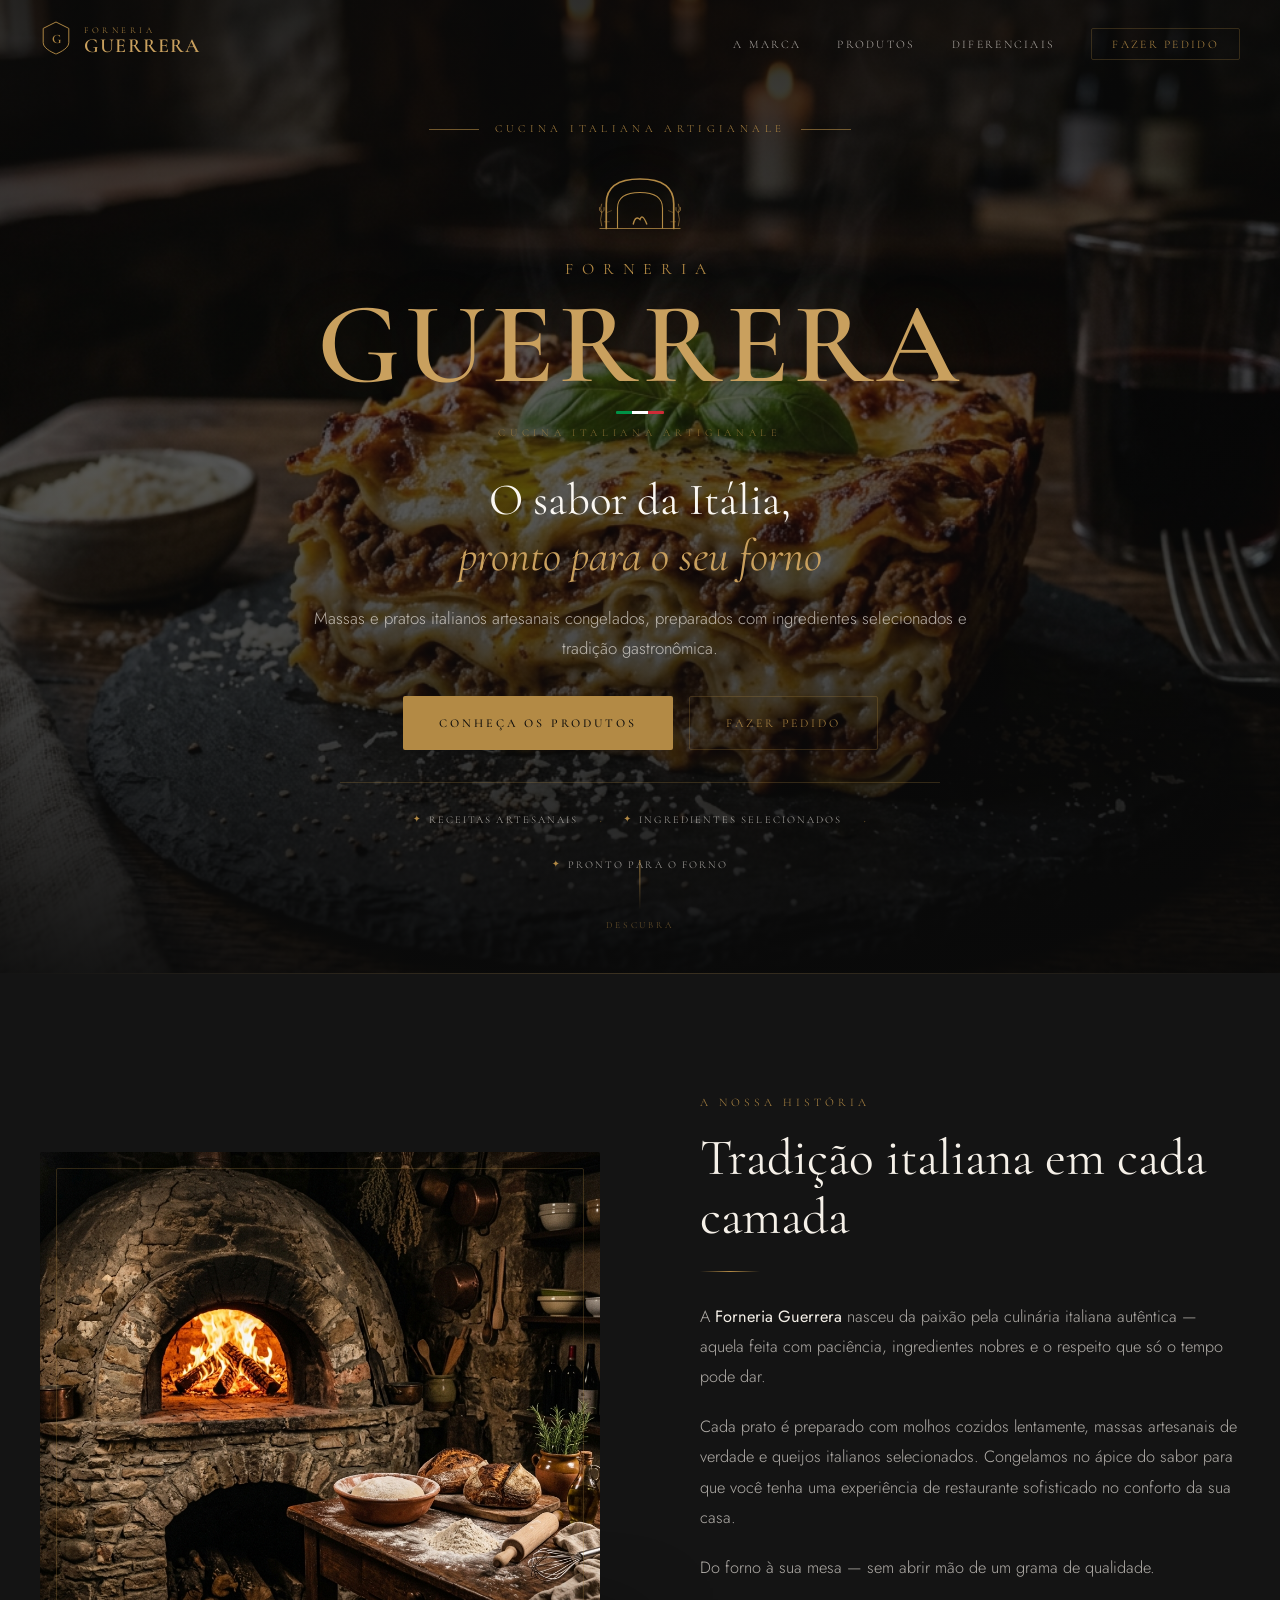
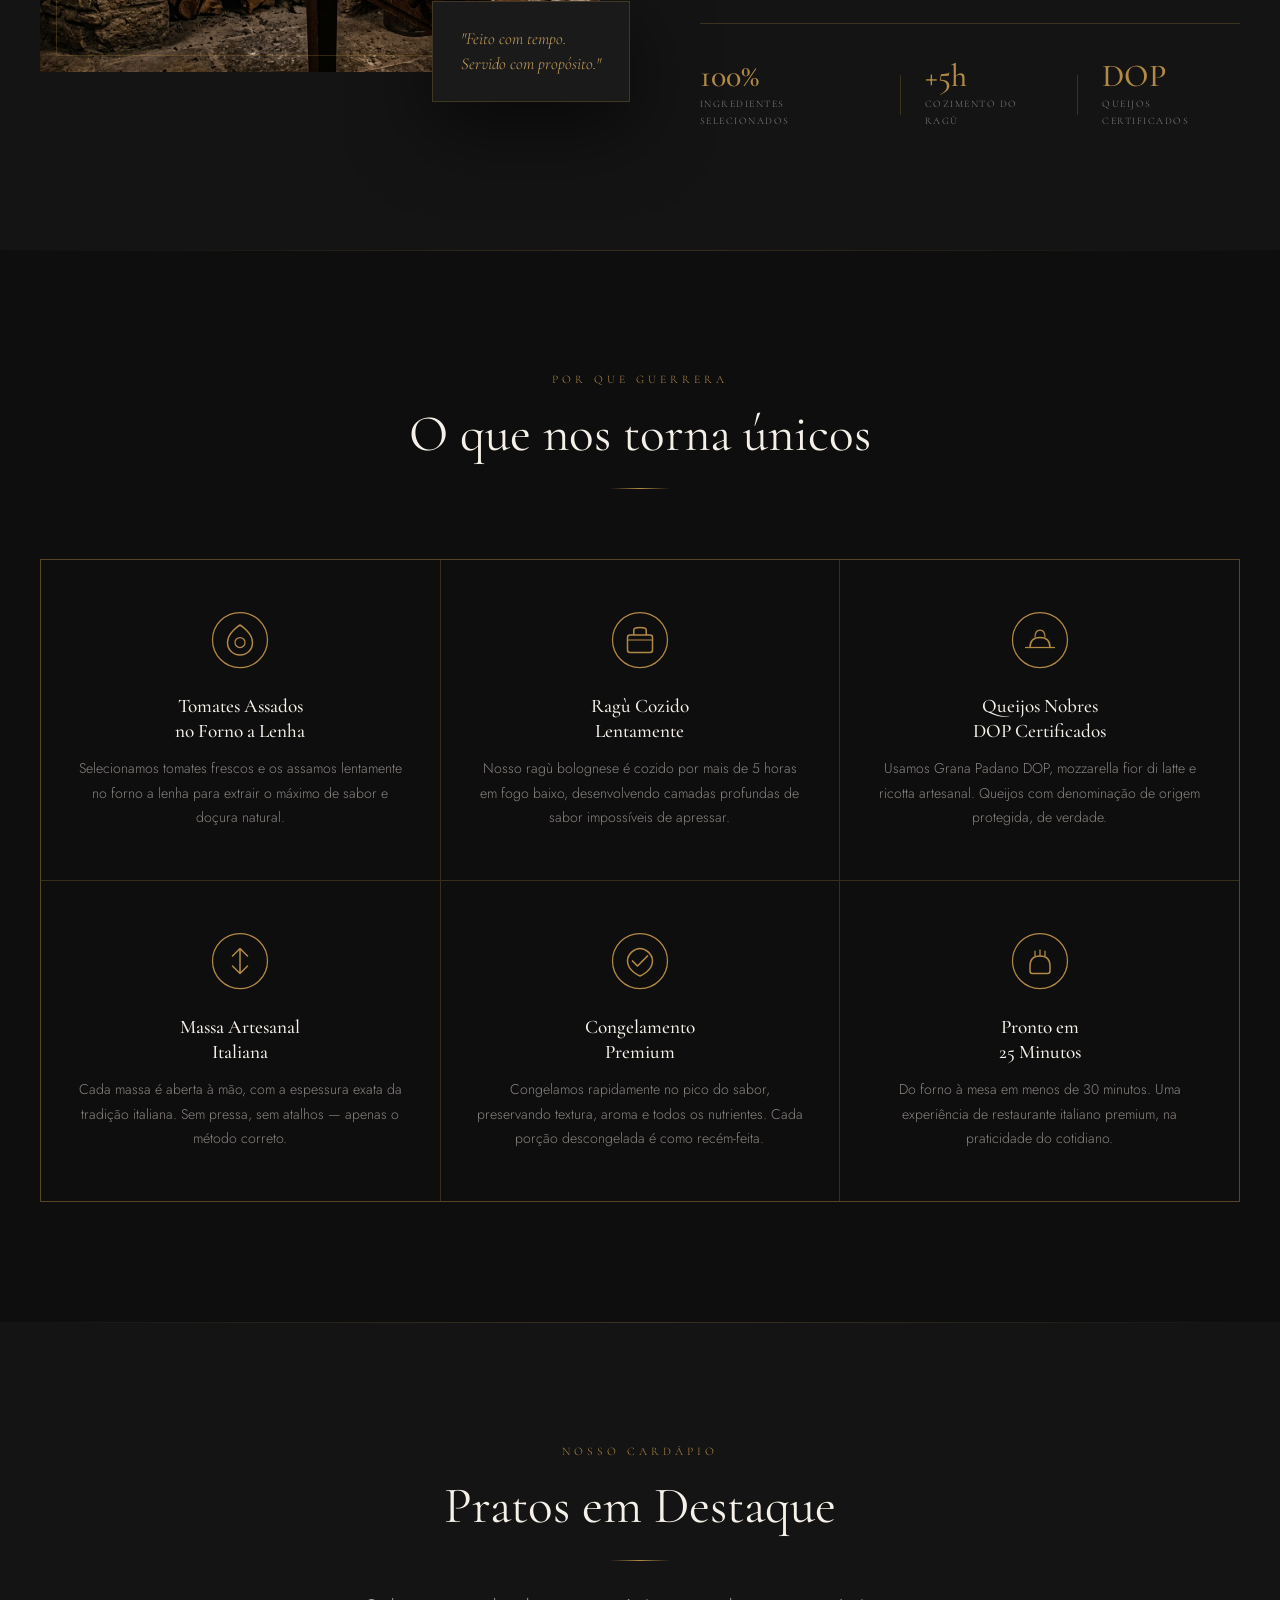
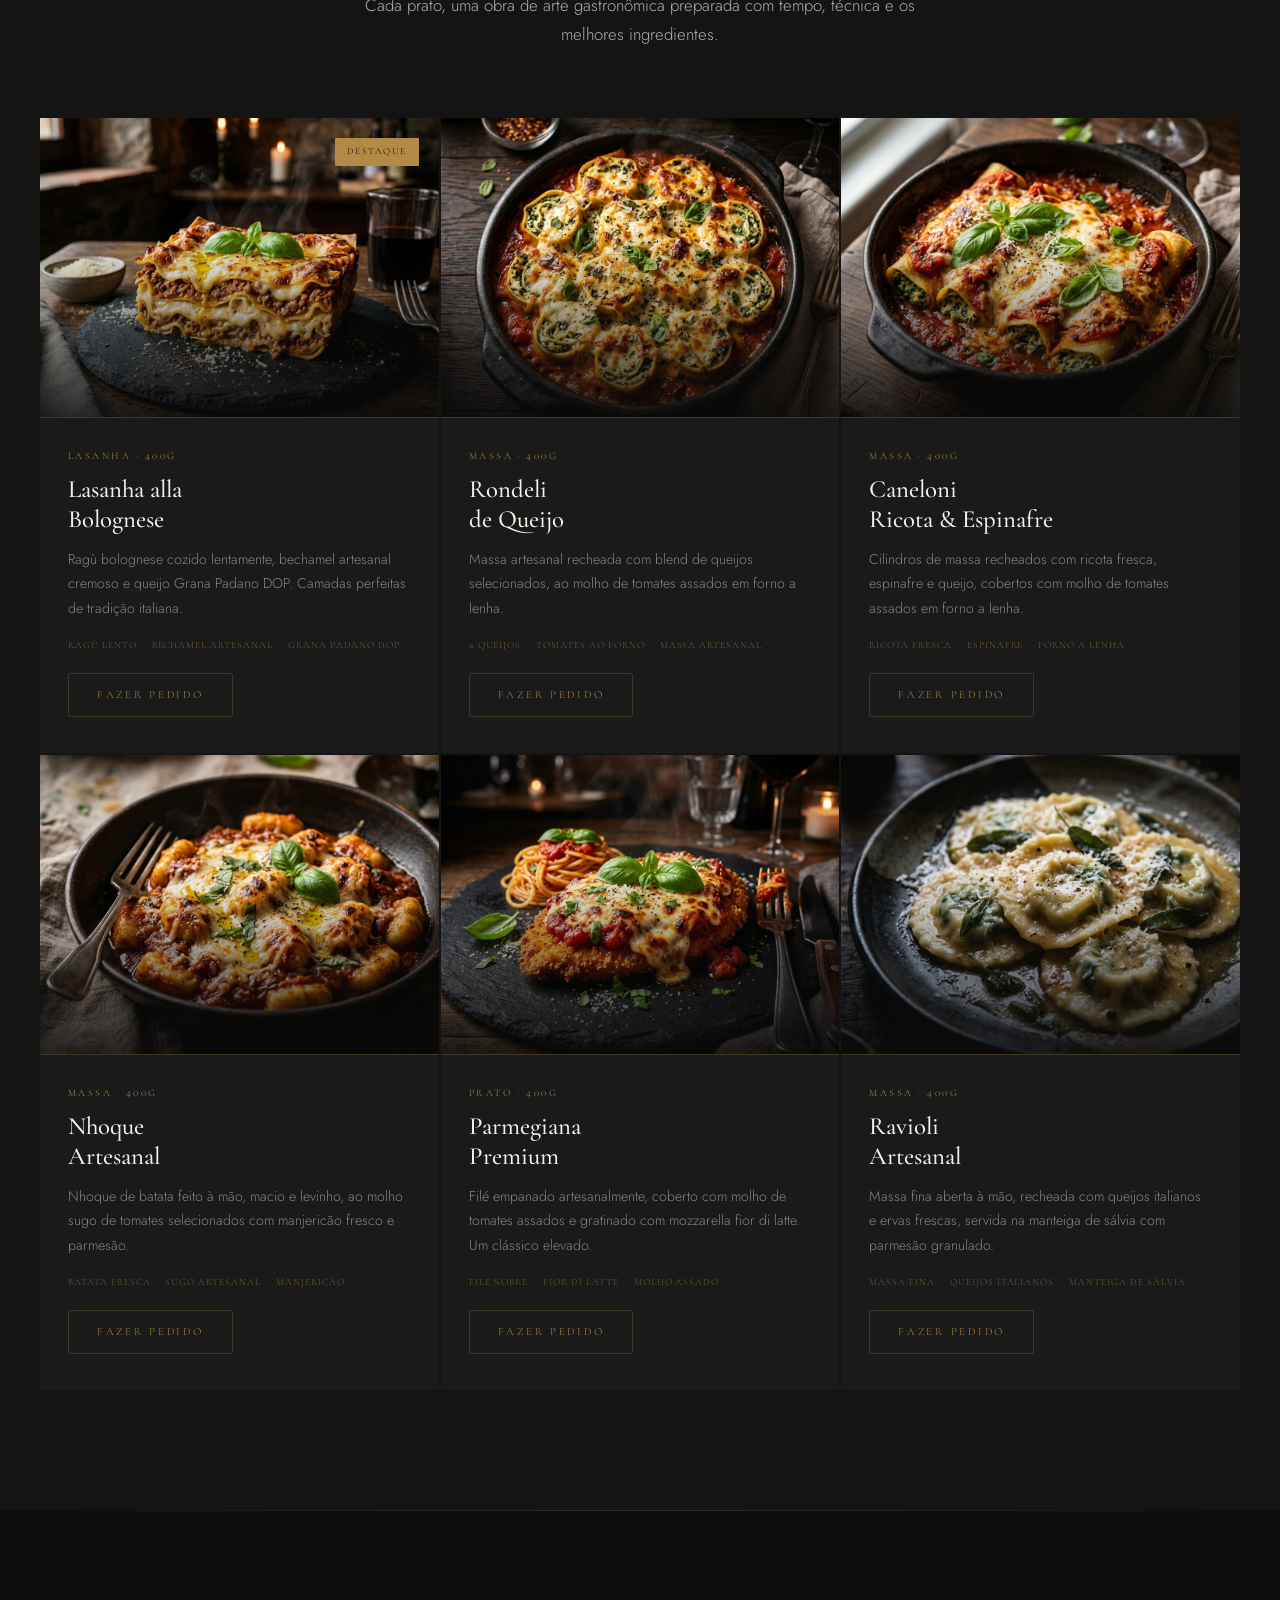
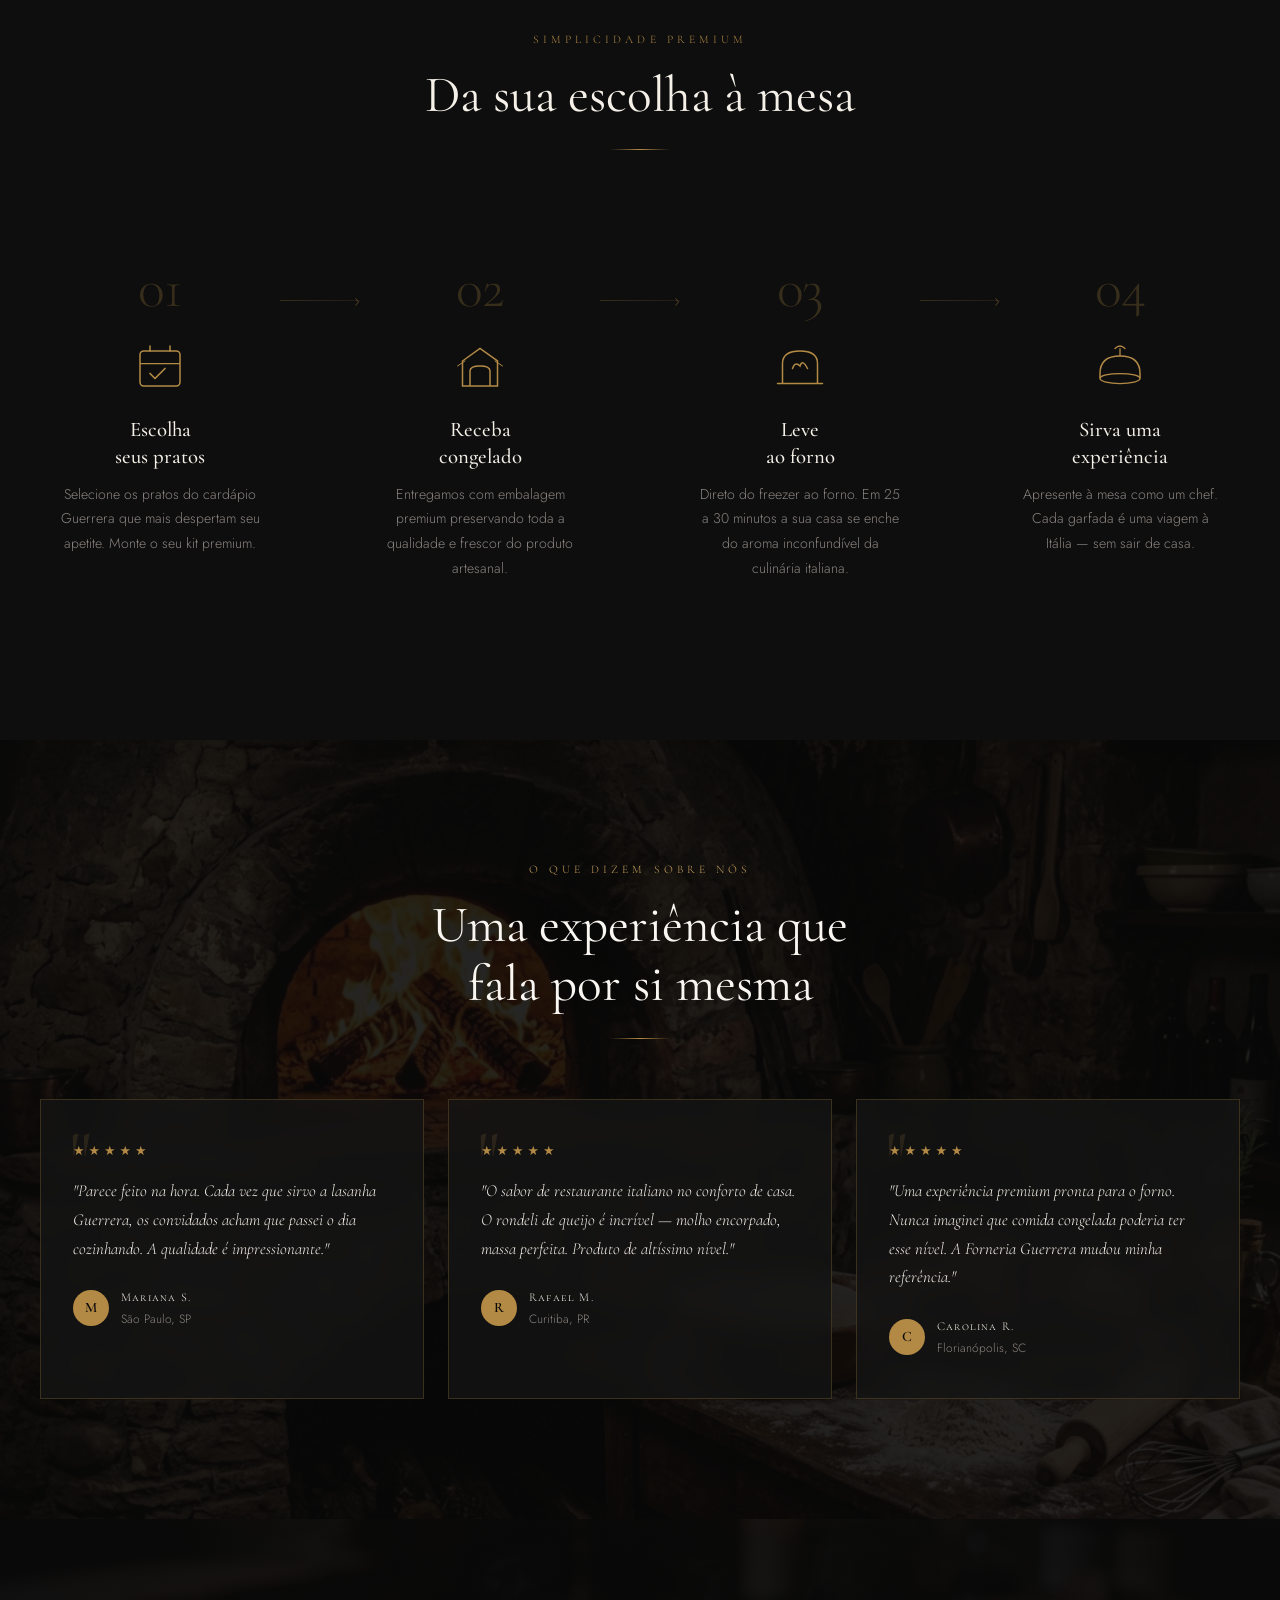
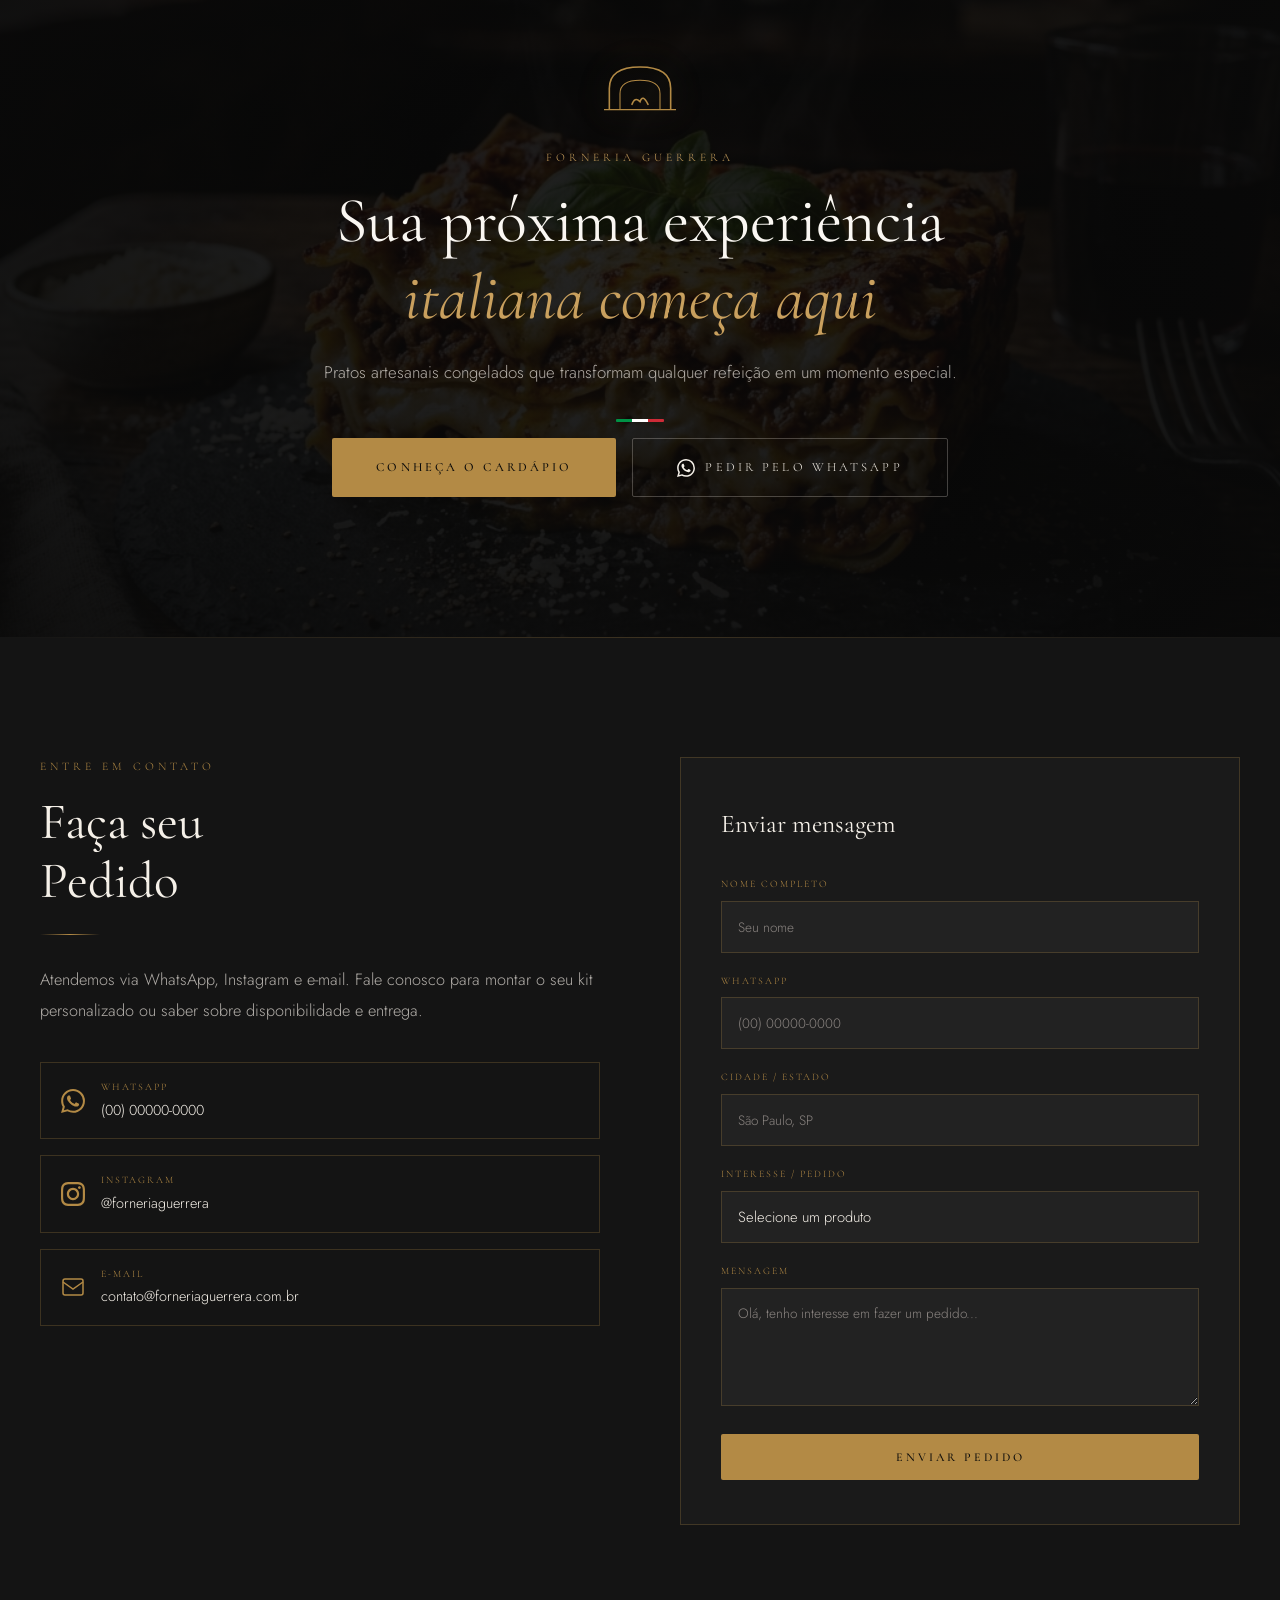
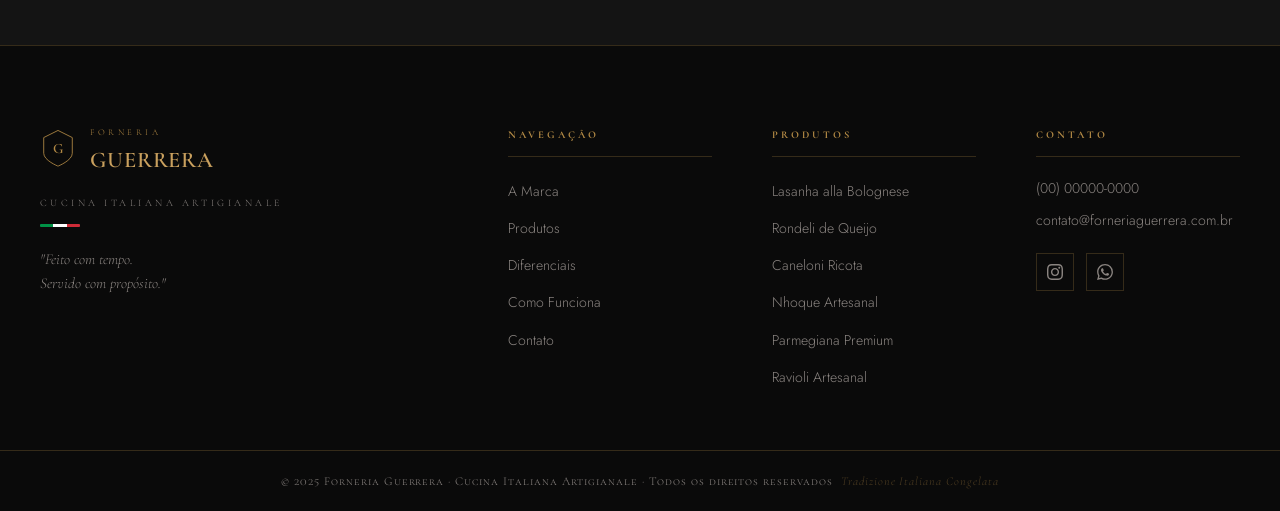
==== commit 4215ae12: "fix: correct UTF-8 encoding — fix broken accented characters" ====
--- a/index.html
+++ b/index.html
@@ -1,10 +1,10 @@
-﻿<!DOCTYPE html>
+<!DOCTYPE html>
 <html lang="pt-BR">
 <head>
   <meta charset="UTF-8" />
   <meta name="viewport" content="width=device-width, initial-scale=1.0" />
-  <meta name="description" content="Forneria Guerrera â€” Cucina Italiana Artigianale. Massas e pratos italianos artesanais congelados, preparados com ingredientes selecionados e tradiÃ§Ã£o gastronÃ´mica." />
-  <title>Forneria Guerrera â€” Cucina Italiana Artigianale</title>
+  <meta name="description" content="Forneria Guerrera — Cucina Italiana Artigianale. Massas e pratos italianos artesanais congelados, preparados com ingredientes selecionados e tradição gastronômica." />
+  <title>Forneria Guerrera — Cucina Italiana Artigianale</title>
   <link rel="preconnect" href="https://fonts.googleapis.com" />
   <link rel="preconnect" href="https://fonts.gstatic.com" crossorigin />
   <link href="https://fonts.googleapis.com/css2?family=Cormorant+Garamond:ital,wght@0,300;0,400;0,500;0,600;0,700;1,300;1,400;1,500&family=Cormorant+SC:wght@300;400;500;600;700&family=EB+Garamond:ital,wght@0,400;0,500;1,400&family=Jost:wght@300;400;500&display=swap" rel="stylesheet" />
@@ -54,22 +54,15 @@
       <div class="hero-logo reveal">
         <div class="hero-logo-emblem">
           <svg viewBox="0 0 80 56" fill="none" xmlns="http://www.w3.org/2000/svg" class="oven-svg">
-            <!-- Oven arch -->
             <path d="M10 52 L10 30 Q10 8 40 8 Q70 8 70 30 L70 52" stroke="#B38A45" stroke-width="1.5" fill="none" stroke-linecap="round"/>
-            <!-- Oven opening -->
             <path d="M20 52 L20 34 Q20 20 40 20 Q60 20 60 34 L60 52" stroke="#B38A45" stroke-width="1" fill="none"/>
-            <!-- Fire flames -->
             <path d="M34 48 Q36 40 40 44 Q42 38 46 48" stroke="#B38A45" stroke-width="1.2" fill="none" stroke-linecap="round"/>
-            <!-- Arch stones detail lines -->
             <line x1="10" y1="38" x2="15" y2="36" stroke="#B38A45" stroke-width="0.6" opacity="0.6"/>
             <line x1="70" y1="38" x2="65" y2="36" stroke="#B38A45" stroke-width="0.6" opacity="0.6"/>
             <line x1="8" y1="46" x2="13" y2="46" stroke="#B38A45" stroke-width="0.6" opacity="0.6"/>
             <line x1="72" y1="46" x2="67" y2="46" stroke="#B38A45" stroke-width="0.6" opacity="0.6"/>
-            <!-- Base line -->
             <line x1="4" y1="52" x2="76" y2="52" stroke="#B38A45" stroke-width="1" opacity="0.8"/>
-            <!-- Wheat stalks left -->
             <path d="M6 50 Q4 44 6 38 M6 38 Q4 34 6 30 M6 38 Q3 36 4 33 M6 38 Q9 36 8 33" stroke="#B38A45" stroke-width="0.8" fill="none" opacity="0.7"/>
-            <!-- Wheat stalks right -->
             <path d="M74 50 Q76 44 74 38 M74 38 Q76 34 74 30 M74 38 Q77 36 76 33 M74 38 Q71 36 72 33" stroke="#B38A45" stroke-width="0.8" fill="none" opacity="0.7"/>
           </svg>
         </div>
@@ -83,26 +76,26 @@
         <p class="hero-cucina">Cucina Italiana Artigianale</p>
       </div>
       <div class="hero-tagline reveal">
-        <h2 class="hero-headline">O sabor da ItÃ¡lia,<br /><em>pronto para o seu forno</em></h2>
-        <p class="hero-sub">Massas e pratos italianos artesanais congelados, preparados com ingredientes selecionados e tradiÃ§Ã£o gastronÃ´mica.</p>
+        <h2 class="hero-headline">O sabor da Itália,<br /><em>pronto para o seu forno</em></h2>
+        <p class="hero-sub">Massas e pratos italianos artesanais congelados, preparados com ingredientes selecionados e tradição gastronômica.</p>
         <div class="hero-actions">
-          <a href="#produtos" class="btn btn-primary" id="hero-cta-products">ConheÃ§a os Produtos</a>
+          <a href="#produtos" class="btn btn-primary" id="hero-cta-products">Conheça os Produtos</a>
           <a href="#contato" class="btn btn-secondary" id="hero-cta-order">Fazer Pedido</a>
         </div>
       </div>
       <div class="hero-seals reveal">
         <div class="seal">
-          <div class="seal-icon">âœ¦</div>
+          <div class="seal-icon">✦</div>
           <span>Receitas Artesanais</span>
         </div>
-        <div class="seal-divider">Â·</div>
+        <div class="seal-divider">·</div>
         <div class="seal">
-          <div class="seal-icon">âœ¦</div>
+          <div class="seal-icon">✦</div>
           <span>Ingredientes Selecionados</span>
         </div>
-        <div class="seal-divider">Â·</div>
+        <div class="seal-divider">·</div>
         <div class="seal">
-          <div class="seal-icon">âœ¦</div>
+          <div class="seal-icon">✦</div>
           <span>Pronto para o Forno</span>
         </div>
       </div>
@@ -123,16 +116,16 @@
             <div class="sobre-img-frame"></div>
           </div>
           <div class="sobre-quote-card">
-            <p class="quote-script">"Feito com tempo.<br />Servido com propÃ³sito."</p>
+            <p class="quote-script">"Feito com tempo.<br />Servido com propósito."</p>
           </div>
         </div>
         <div class="sobre-content reveal-right">
-          <div class="section-label">A Nossa HistÃ³ria</div>
-          <h2 class="section-title">TradiÃ§Ã£o italiana em cada camada</h2>
+          <div class="section-label">A Nossa História</div>
+          <h2 class="section-title">Tradição italiana em cada camada</h2>
           <div class="gold-divider"></div>
-          <p class="sobre-text">A <strong>Forneria Guerrera</strong> nasceu da paixÃ£o pela culinÃ¡ria italiana autÃªntica â€” aquela feita com paciÃªncia, ingredientes nobres e o respeito que sÃ³ o tempo pode dar.</p>
-          <p class="sobre-text">Cada prato Ã© preparado com molhos cozidos lentamente, massas artesanais de verdade e queijos italianos selecionados. Congelamos no Ã¡pice do sabor para que vocÃª tenha uma experiÃªncia de restaurante sofisticado no conforto da sua casa.</p>
-          <p class="sobre-text">Do forno Ã  sua mesa â€” sem abrir mÃ£o de um grama de qualidade.</p>
+          <p class="sobre-text">A <strong>Forneria Guerrera</strong> nasceu da paixão pela culinária italiana autêntica — aquela feita com paciência, ingredientes nobres e o respeito que só o tempo pode dar.</p>
+          <p class="sobre-text">Cada prato é preparado com molhos cozidos lentamente, massas artesanais de verdade e queijos italianos selecionados. Congelamos no ápice do sabor para que você tenha uma experiência de restaurante sofisticado no conforto da sua casa.</p>
+          <p class="sobre-text">Do forno à sua mesa — sem abrir mão de um grama de qualidade.</p>
           <div class="sobre-stats">
             <div class="stat">
               <span class="stat-num">100%</span>
@@ -141,7 +134,7 @@
             <div class="stat-sep"></div>
             <div class="stat">
               <span class="stat-num">+5h</span>
-              <span class="stat-label">Cozimento do RagÃ¹</span>
+              <span class="stat-label">Cozimento do Ragù</span>
             </div>
             <div class="stat-sep"></div>
             <div class="stat">
@@ -160,7 +153,7 @@
     <div class="container">
       <div class="section-header reveal">
         <div class="section-label">Por que Guerrera</div>
-        <h2 class="section-title">O que nos torna Ãºnicos</h2>
+        <h2 class="section-title">O que nos torna únicos</h2>
         <div class="gold-divider centered"></div>
       </div>
       <div class="diferenciais-grid">
@@ -173,7 +166,7 @@
             </svg>
           </div>
           <h3 class="dif-title">Tomates Assados<br />no Forno a Lenha</h3>
-          <p class="dif-desc">Selecionamos tomates frescos e os assamos lentamente no forno a lenha para extrair o mÃ¡ximo de sabor e doÃ§ura natural.</p>
+          <p class="dif-desc">Selecionamos tomates frescos e os assamos lentamente no forno a lenha para extrair o máximo de sabor e doçura natural.</p>
         </div>
         <div class="diferencial-card reveal" id="dif-2">
           <div class="dif-icon">
@@ -184,8 +177,8 @@
               <path d="M19 20 L19 16 Q19 14 24 14 Q29 14 29 16 L29 20" stroke="#B38A45" stroke-width="1.2" fill="none"/>
             </svg>
           </div>
-          <h3 class="dif-title">RagÃ¹ Cozido<br />Lentamente</h3>
-          <p class="dif-desc">Nosso ragÃ¹ bolognese Ã© cozido por mais de 5 horas em fogo baixo, desenvolvendo camadas profundas de sabor impossÃ­veis de apressar.</p>
+          <h3 class="dif-title">Ragù Cozido<br />Lentamente</h3>
+          <p class="dif-desc">Nosso ragù bolognese é cozido por mais de 5 horas em fogo baixo, desenvolvendo camadas profundas de sabor impossíveis de apressar.</p>
         </div>
         <div class="diferencial-card reveal" id="dif-3">
           <div class="dif-icon">
@@ -197,7 +190,7 @@
             </svg>
           </div>
           <h3 class="dif-title">Queijos Nobres<br />DOP Certificados</h3>
-          <p class="dif-desc">Usamos Grana Padano DOP, mozzarella fior di latte e ricotta artesanal. Queijos com denominaÃ§Ã£o de origem protegida, de verdade.</p>
+          <p class="dif-desc">Usamos Grana Padano DOP, mozzarella fior di latte e ricotta artesanal. Queijos com denominação de origem protegida, de verdade.</p>
         </div>
         <div class="diferencial-card reveal" id="dif-4">
           <div class="dif-icon">
@@ -207,7 +200,7 @@
             </svg>
           </div>
           <h3 class="dif-title">Massa Artesanal<br />Italiana</h3>
-          <p class="dif-desc">Cada massa Ã© aberta Ã  mÃ£o, com a espessura exata da tradiÃ§Ã£o italiana. Sem pressa, sem atalhos â€” apenas o mÃ©todo correto.</p>
+          <p class="dif-desc">Cada massa é aberta à mão, com a espessura exata da tradição italiana. Sem pressa, sem atalhos — apenas o método correto.</p>
         </div>
         <div class="diferencial-card reveal" id="dif-5">
           <div class="dif-icon">
@@ -218,7 +211,7 @@
             </svg>
           </div>
           <h3 class="dif-title">Congelamento<br />Premium</h3>
-          <p class="dif-desc">Congelamos rapidamente no pico do sabor, preservando textura, aroma e todos os nutrientes. Cada porÃ§Ã£o descongelada Ã© como recÃ©m-feita.</p>
+          <p class="dif-desc">Congelamos rapidamente no pico do sabor, preservando textura, aroma e todos os nutrientes. Cada porção descongelada é como recém-feita.</p>
         </div>
         <div class="diferencial-card reveal" id="dif-6">
           <div class="dif-icon">
@@ -229,7 +222,7 @@
             </svg>
           </div>
           <h3 class="dif-title">Pronto em<br />25 Minutos</h3>
-          <p class="dif-desc">Do forno Ã  mesa em menos de 30 minutos. Uma experiÃªncia de restaurante italiano premium, na praticidade do cotidiano.</p>
+          <p class="dif-desc">Do forno à mesa em menos de 30 minutos. Uma experiência de restaurante italiano premium, na praticidade do cotidiano.</p>
         </div>
       </div>
     </div>
@@ -239,30 +232,24 @@
   <section id="produtos" class="produtos">
     <div class="container">
       <div class="section-header reveal">
-        <div class="section-label">Nosso CardÃ¡pio</div>
+        <div class="section-label">Nosso Cardápio</div>
         <h2 class="section-title">Pratos em Destaque</h2>
         <div class="gold-divider centered"></div>
-        <p class="section-sub">Cada prato, uma obra de arte gastronÃ´mica preparada com tempo, tÃ©cnica e os melhores ingredientes.</p>
+        <p class="section-sub">Cada prato, uma obra de arte gastronômica preparada com tempo, técnica e os melhores ingredientes.</p>
       </div>
       <div class="produtos-grid">
 
         <div class="produto-card reveal" id="prod-lasanha">
           <div class="produto-img-wrap">
             <img src="img/hero_lasagna.png" alt="Lasanha alla Bolognese Forneria Guerrera" />
-            <div class="produto-badge-img">
-              <span>DESTAQUE</span>
-            </div>
+            <div class="produto-badge-img"><span>DESTAQUE</span></div>
           </div>
           <div class="produto-info">
-            <div class="produto-tag">Lasanha Â· 400g</div>
+            <div class="produto-tag">Lasanha · 400g</div>
             <h3 class="produto-name">Lasanha alla<br />Bolognese</h3>
-            <p class="produto-desc">RagÃ¹ bolognese cozido lentamente, bechamel artesanal cremoso e queijo Grana Padano DOP. Camadas perfeitas de tradiÃ§Ã£o italiana.</p>
+            <p class="produto-desc">Ragù bolognese cozido lentamente, bechamel artesanal cremoso e queijo Grana Padano DOP. Camadas perfeitas de tradição italiana.</p>
             <div class="produto-ingredientes">
-              <span>RagÃ¹ Lento</span>
-              <span>Â·</span>
-              <span>Bechamel Artesanal</span>
-              <span>Â·</span>
-              <span>Grana Padano DOP</span>
+              <span>Ragù Lento</span><span>·</span><span>Bechamel Artesanal</span><span>·</span><span>Grana Padano DOP</span>
             </div>
             <a href="#contato" class="btn btn-produto" id="btn-lasanha">Fazer Pedido</a>
           </div>
@@ -273,15 +260,11 @@
             <img src="img/product_rondeli.png" alt="Rondeli de Queijo Forneria Guerrera" />
           </div>
           <div class="produto-info">
-            <div class="produto-tag">Massa Â· 400g</div>
+            <div class="produto-tag">Massa · 400g</div>
             <h3 class="produto-name">Rondeli<br />de Queijo</h3>
             <p class="produto-desc">Massa artesanal recheada com blend de queijos selecionados, ao molho de tomates assados em forno a lenha.</p>
             <div class="produto-ingredientes">
-              <span>4 Queijos</span>
-              <span>Â·</span>
-              <span>Tomates ao Forno</span>
-              <span>Â·</span>
-              <span>Massa Artesanal</span>
+              <span>4 Queijos</span><span>·</span><span>Tomates ao Forno</span><span>·</span><span>Massa Artesanal</span>
             </div>
             <a href="#contato" class="btn btn-produto" id="btn-rondeli">Fazer Pedido</a>
           </div>
@@ -292,15 +275,11 @@
             <img src="img/product_caneloni.png" alt="Caneloni Forneria Guerrera" />
           </div>
           <div class="produto-info">
-            <div class="produto-tag">Massa Â· 400g</div>
-            <h3 class="produto-name">Caneloni<br />Ricota & Espinafre</h3>
+            <div class="produto-tag">Massa · 400g</div>
+            <h3 class="produto-name">Caneloni<br />Ricota &amp; Espinafre</h3>
             <p class="produto-desc">Cilindros de massa recheados com ricota fresca, espinafre e queijo, cobertos com molho de tomates assados em forno a lenha.</p>
             <div class="produto-ingredientes">
-              <span>Ricota Fresca</span>
-              <span>Â·</span>
-              <span>Espinafre</span>
-              <span>Â·</span>
-              <span>Forno a Lenha</span>
+              <span>Ricota Fresca</span><span>·</span><span>Espinafre</span><span>·</span><span>Forno a Lenha</span>
             </div>
             <a href="#contato" class="btn btn-produto" id="btn-caneloni">Fazer Pedido</a>
           </div>
@@ -311,15 +290,11 @@
             <img src="img/product_nhoque.png" alt="Nhoque Artesanal Forneria Guerrera" />
           </div>
           <div class="produto-info">
-            <div class="produto-tag">Massa Â· 400g</div>
+            <div class="produto-tag">Massa · 400g</div>
             <h3 class="produto-name">Nhoque<br />Artesanal</h3>
-            <p class="produto-desc">Nhoque de batata feito Ã  mÃ£o, macio e levinho, ao molho sugo de tomates selecionados com manjericÃ£o fresco e parmesÃ£o.</p>
+            <p class="produto-desc">Nhoque de batata feito à mão, macio e levinho, ao molho sugo de tomates selecionados com manjericão fresco e parmesão.</p>
             <div class="produto-ingredientes">
-              <span>Batata Fresca</span>
-              <span>Â·</span>
-              <span>Sugo Artesanal</span>
-              <span>Â·</span>
-              <span>ManjericÃ£o</span>
+              <span>Batata Fresca</span><span>·</span><span>Sugo Artesanal</span><span>·</span><span>Manjericão</span>
             </div>
             <a href="#contato" class="btn btn-produto" id="btn-nhoque">Fazer Pedido</a>
           </div>
@@ -330,15 +305,11 @@
             <img src="img/product_parmegiana.png" alt="Parmegiana Forneria Guerrera" />
           </div>
           <div class="produto-info">
-            <div class="produto-tag">Prato Â· 400g</div>
+            <div class="produto-tag">Prato · 400g</div>
             <h3 class="produto-name">Parmegiana<br />Premium</h3>
-            <p class="produto-desc">FilÃ© empanado artesanalmente, coberto com molho de tomates assados e gratinado com mozzarella fior di latte. Um clÃ¡ssico elevado.</p>
+            <p class="produto-desc">Filé empanado artesanalmente, coberto com molho de tomates assados e gratinado com mozzarella fior di latte. Um clássico elevado.</p>
             <div class="produto-ingredientes">
-              <span>FilÃ© Nobre</span>
-              <span>Â·</span>
-              <span>Fior di Latte</span>
-              <span>Â·</span>
-              <span>Molho Assado</span>
+              <span>Filé Nobre</span><span>·</span><span>Fior di Latte</span><span>·</span><span>Molho Assado</span>
             </div>
             <a href="#contato" class="btn btn-produto" id="btn-parmegiana">Fazer Pedido</a>
           </div>
@@ -349,15 +320,11 @@
             <img src="img/product_ravioli.png" alt="Ravioli Artesanal Forneria Guerrera" />
           </div>
           <div class="produto-info">
-            <div class="produto-tag">Massa Â· 400g</div>
+            <div class="produto-tag">Massa · 400g</div>
             <h3 class="produto-name">Ravioli<br />Artesanal</h3>
-            <p class="produto-desc">Massa fina aberta Ã  mÃ£o, recheada com queijos italianos e ervas frescas, servida na manteiga de sÃ¡lvia com parmesÃ£o granulado.</p>
+            <p class="produto-desc">Massa fina aberta à mão, recheada com queijos italianos e ervas frescas, servida na manteiga de sálvia com parmesão granulado.</p>
             <div class="produto-ingredientes">
-              <span>Massa Fina</span>
-              <span>Â·</span>
-              <span>Queijos Italianos</span>
-              <span>Â·</span>
-              <span>Manteiga de SÃ¡lvia</span>
+              <span>Massa Fina</span><span>·</span><span>Queijos Italianos</span><span>·</span><span>Manteiga de Sálvia</span>
             </div>
             <a href="#contato" class="btn btn-produto" id="btn-ravioli">Fazer Pedido</a>
           </div>
@@ -372,7 +339,7 @@
     <div class="container">
       <div class="section-header reveal">
         <div class="section-label">Simplicidade Premium</div>
-        <h2 class="section-title">Da sua escolha Ã  mesa</h2>
+        <h2 class="section-title">Da sua escolha à mesa</h2>
         <div class="gold-divider centered"></div>
       </div>
       <div class="steps-grid">
@@ -387,7 +354,7 @@
             </svg>
           </div>
           <h3 class="step-title">Escolha<br />seus pratos</h3>
-          <p class="step-desc">Selecione os pratos do cardÃ¡pio Guerrera que mais despertam seu apetite. Monte o seu kit premium.</p>
+          <p class="step-desc">Selecione os pratos do cardápio Guerrera que mais despertam seu apetite. Monte o seu kit premium.</p>
         </div>
         <div class="step-connector reveal"></div>
         <div class="step reveal" id="step-2">
@@ -413,7 +380,7 @@
             </svg>
           </div>
           <h3 class="step-title">Leve<br />ao forno</h3>
-          <p class="step-desc">Direto do freezer ao forno. Em 25 a 30 minutos a sua casa se enche do aroma inconfundÃ­vel da culinÃ¡ria italiana.</p>
+          <p class="step-desc">Direto do freezer ao forno. Em 25 a 30 minutos a sua casa se enche do aroma inconfundível da culinária italiana.</p>
         </div>
         <div class="step-connector reveal"></div>
         <div class="step reveal" id="step-4">
@@ -425,40 +392,40 @@
               <path d="M24 16 L24 10 M20 10 Q24 6 28 10" stroke="#B38A45" stroke-width="1" stroke-linecap="round"/>
             </svg>
           </div>
-          <h3 class="step-title">Sirva uma<br />experiÃªncia</h3>
-          <p class="step-desc">Apresente Ã  mesa como um chef. Cada garfada Ã© uma viagem Ã  ItÃ¡lia â€” sem sair de casa.</p>
-        </div>
-      </div>
-    </div>
-  </section>
-
-  <!-- ===== PROVA SOCIAL ===== -->
+          <h3 class="step-title">Sirva uma<br />experiência</h3>
+          <p class="step-desc">Apresente à mesa como um chef. Cada garfada é uma viagem à Itália — sem sair de casa.</p>
+        </div>
+      </div>
+    </div>
+  </section>
+
+  <!-- ===== EXPERIÊNCIA / PROVA SOCIAL ===== -->
   <section id="experiencia" class="experiencia">
     <div class="experiencia-bg">
-      <img src="img/about_forno.png" alt="ExperiÃªncia Forneria Guerrera" />
+      <img src="img/about_forno.png" alt="Experiência Forneria Guerrera" />
       <div class="experiencia-overlay"></div>
     </div>
     <div class="container">
       <div class="experiencia-content reveal">
-        <div class="section-label light">O que dizem sobre nÃ³s</div>
-        <h2 class="section-title light">Uma experiÃªncia que<br />fala por si mesma</h2>
+        <div class="section-label light">O que dizem sobre nós</div>
+        <h2 class="section-title light">Uma experiência que<br />fala por si mesma</h2>
         <div class="gold-divider centered"></div>
       </div>
       <div class="testimonials-grid">
         <div class="testimonial reveal" id="test-1">
-          <div class="test-stars">â˜…â˜…â˜…â˜…â˜…</div>
-          <p class="test-quote">"Parece feito na hora. Cada vez que sirvo a lasanha Guerrera, os convidados acham que passei o dia cozinhando. A qualidade Ã© impressionante."</p>
+          <div class="test-stars">★★★★★</div>
+          <p class="test-quote">"Parece feito na hora. Cada vez que sirvo a lasanha Guerrera, os convidados acham que passei o dia cozinhando. A qualidade é impressionante."</p>
           <div class="test-author">
             <div class="test-avatar">M</div>
             <div>
               <span class="test-name">Mariana S.</span>
-              <span class="test-city">SÃ£o Paulo, SP</span>
+              <span class="test-city">São Paulo, SP</span>
             </div>
           </div>
         </div>
         <div class="testimonial reveal" id="test-2">
-          <div class="test-stars">â˜…â˜…â˜…â˜…â˜…</div>
-          <p class="test-quote">"O sabor de restaurante italiano no conforto de casa. O rondeli de queijo Ã© incrÃ­vel â€” molho encorpado, massa perfeita. Produto de altÃ­ssimo nÃ­vel."</p>
+          <div class="test-stars">★★★★★</div>
+          <p class="test-quote">"O sabor de restaurante italiano no conforto de casa. O rondeli de queijo é incrível — molho encorpado, massa perfeita. Produto de altíssimo nível."</p>
           <div class="test-author">
             <div class="test-avatar">R</div>
             <div>
@@ -468,13 +435,13 @@
           </div>
         </div>
         <div class="testimonial reveal" id="test-3">
-          <div class="test-stars">â˜…â˜…â˜…â˜…â˜…</div>
-          <p class="test-quote">"Uma experiÃªncia premium pronta para o forno. Nunca imaginei que comida congelada poderia ter esse nÃ­vel. A Forneria Guerrera mudou minha referÃªncia."</p>
+          <div class="test-stars">★★★★★</div>
+          <p class="test-quote">"Uma experiência premium pronta para o forno. Nunca imaginei que comida congelada poderia ter esse nível. A Forneria Guerrera mudou minha referência."</p>
           <div class="test-author">
             <div class="test-avatar">C</div>
             <div>
               <span class="test-name">Carolina R.</span>
-              <span class="test-city">FlorianÃ³polis, SC</span>
+              <span class="test-city">Florianópolis, SC</span>
             </div>
           </div>
         </div>
@@ -499,16 +466,16 @@
           </svg>
         </div>
         <div class="section-label light">Forneria Guerrera</div>
-        <h2 class="cta-headline">Sua prÃ³xima experiÃªncia<br /><em>italiana comeÃ§a aqui</em></h2>
-        <p class="cta-sub">Pratos artesanais congelados que transformam qualquer refeiÃ§Ã£o em um momento especial.</p>
+        <h2 class="cta-headline">Sua próxima experiência<br /><em>italiana começa aqui</em></h2>
+        <p class="cta-sub">Pratos artesanais congelados que transformam qualquer refeição em um momento especial.</p>
         <div class="hero-flag centered-flag">
           <span class="flag-green"></span>
           <span class="flag-white"></span>
           <span class="flag-red"></span>
         </div>
         <div class="cta-actions">
-          <a href="#produtos" class="btn btn-primary btn-large" id="cta-final-menu">ConheÃ§a o CardÃ¡pio</a>
-          <a href="https://wa.me/5500000000000?text=OlÃ¡%2C%20quero%20fazer%20um%20pedido%20Forneria%20Guerrera!" target="_blank" class="btn btn-whatsapp btn-large" id="cta-final-whatsapp">
+          <a href="#produtos" class="btn btn-primary btn-large" id="cta-final-menu">Conheça o Cardápio</a>
+          <a href="https://wa.me/5500000000000?text=Ol%C3%A1%2C%20quero%20fazer%20um%20pedido%20Forneria%20Guerrera!" target="_blank" class="btn btn-whatsapp btn-large" id="cta-final-whatsapp">
             <svg viewBox="0 0 24 24" fill="currentColor" class="whatsapp-icon"><path d="M17.472 14.382c-.297-.149-1.758-.867-2.03-.967-.273-.099-.471-.148-.67.15-.197.297-.767.966-.94 1.164-.173.199-.347.223-.644.075-.297-.15-1.255-.463-2.39-1.475-.883-.788-1.48-1.761-1.653-2.059-.173-.297-.018-.458.13-.606.134-.133.298-.347.446-.52.149-.174.198-.298.298-.497.099-.198.05-.371-.025-.52-.075-.149-.669-1.612-.916-2.207-.242-.579-.487-.5-.669-.51-.173-.008-.371-.01-.57-.01-.198 0-.52.074-.792.372-.272.297-1.04 1.016-1.04 2.479 0 1.462 1.065 2.875 1.213 3.074.149.198 2.096 3.2 5.077 4.487.709.306 1.262.489 1.694.625.712.227 1.36.195 1.871.118.571-.085 1.758-.719 2.006-1.413.248-.694.248-1.289.173-1.413-.074-.124-.272-.198-.57-.347m-5.421 7.403h-.004a9.87 9.87 0 01-5.031-1.378l-.361-.214-3.741.982.998-3.648-.235-.374a9.86 9.86 0 01-1.51-5.26c.001-5.45 4.436-9.884 9.888-9.884 2.64 0 5.122 1.03 6.988 2.898a9.825 9.825 0 012.893 6.994c-.003 5.45-4.437 9.884-9.885 9.884m8.413-18.297A11.815 11.815 0 0012.05 0C5.495 0 .16 5.335.157 11.892c0 2.096.547 4.142 1.588 5.945L.057 24l6.305-1.654a11.882 11.882 0 005.683 1.448h.005c6.554 0 11.89-5.335 11.893-11.893a11.821 11.821 0 00-3.48-8.413Z"/></svg>
             Pedir pelo WhatsApp
           </a>
@@ -523,7 +490,7 @@
       <div class="contato-grid">
         <div class="contato-info reveal-left">
           <div class="section-label">Entre em Contato</div>
-          <h2 class="section-title">FaÃ§a seu<br />Pedido</h2>
+          <h2 class="section-title">Faça seu<br />Pedido</h2>
           <div class="gold-divider"></div>
           <p class="contato-text">Atendemos via WhatsApp, Instagram e e-mail. Fale conosco para montar o seu kit personalizado ou saber sobre disponibilidade e entrega.</p>
           <div class="contato-channels">
@@ -569,7 +536,7 @@
             </div>
             <div class="form-group">
               <label for="form-cidade">Cidade / Estado</label>
-              <input type="text" id="form-cidade" name="cidade" placeholder="SÃ£o Paulo, SP" />
+              <input type="text" id="form-cidade" name="cidade" placeholder="São Paulo, SP" />
             </div>
             <div class="form-group">
               <label for="form-pedido">Interesse / Pedido</label>
@@ -577,7 +544,7 @@
                 <option value="">Selecione um produto</option>
                 <option value="lasanha">Lasanha alla Bolognese</option>
                 <option value="rondeli">Rondeli de Queijo</option>
-                <option value="caneloni">Caneloni Ricota & Espinafre</option>
+                <option value="caneloni">Caneloni Ricota &amp; Espinafre</option>
                 <option value="nhoque">Nhoque Artesanal</option>
                 <option value="parmegiana">Parmegiana Premium</option>
                 <option value="ravioli">Ravioli Artesanal</option>
@@ -586,7 +553,7 @@
             </div>
             <div class="form-group">
               <label for="form-msg">Mensagem</label>
-              <textarea id="form-msg" name="mensagem" placeholder="OlÃ¡, tenho interesse em fazer um pedido..." rows="4"></textarea>
+              <textarea id="form-msg" name="mensagem" placeholder="Olá, tenho interesse em fazer um pedido..." rows="4"></textarea>
             </div>
             <button type="submit" class="btn btn-primary btn-full" id="form-submit">Enviar Pedido</button>
           </form>
@@ -619,10 +586,10 @@
               <span class="flag-white"></span>
               <span class="flag-red"></span>
             </div>
-            <p class="footer-slogan">"Feito com tempo.<br />Servido com propÃ³sito."</p>
+            <p class="footer-slogan">"Feito com tempo.<br />Servido com propósito."</p>
           </div>
           <div class="footer-nav">
-            <h4 class="footer-nav-title">NavegaÃ§Ã£o</h4>
+            <h4 class="footer-nav-title">Navegação</h4>
             <ul>
               <li><a href="#sobre">A Marca</a></li>
               <li><a href="#produtos">Produtos</a></li>
@@ -660,7 +627,7 @@
     </div>
     <div class="footer-bottom">
       <div class="container">
-        <p>Â© 2025 Forneria Guerrera Â· Cucina Italiana Artigianale Â· Todos os direitos reservados</p>
+        <p>© 2025 Forneria Guerrera · Cucina Italiana Artigianale · Todos os direitos reservados</p>
         <p class="footer-made">Tradizione Italiana Congelata</p>
       </div>
     </div>
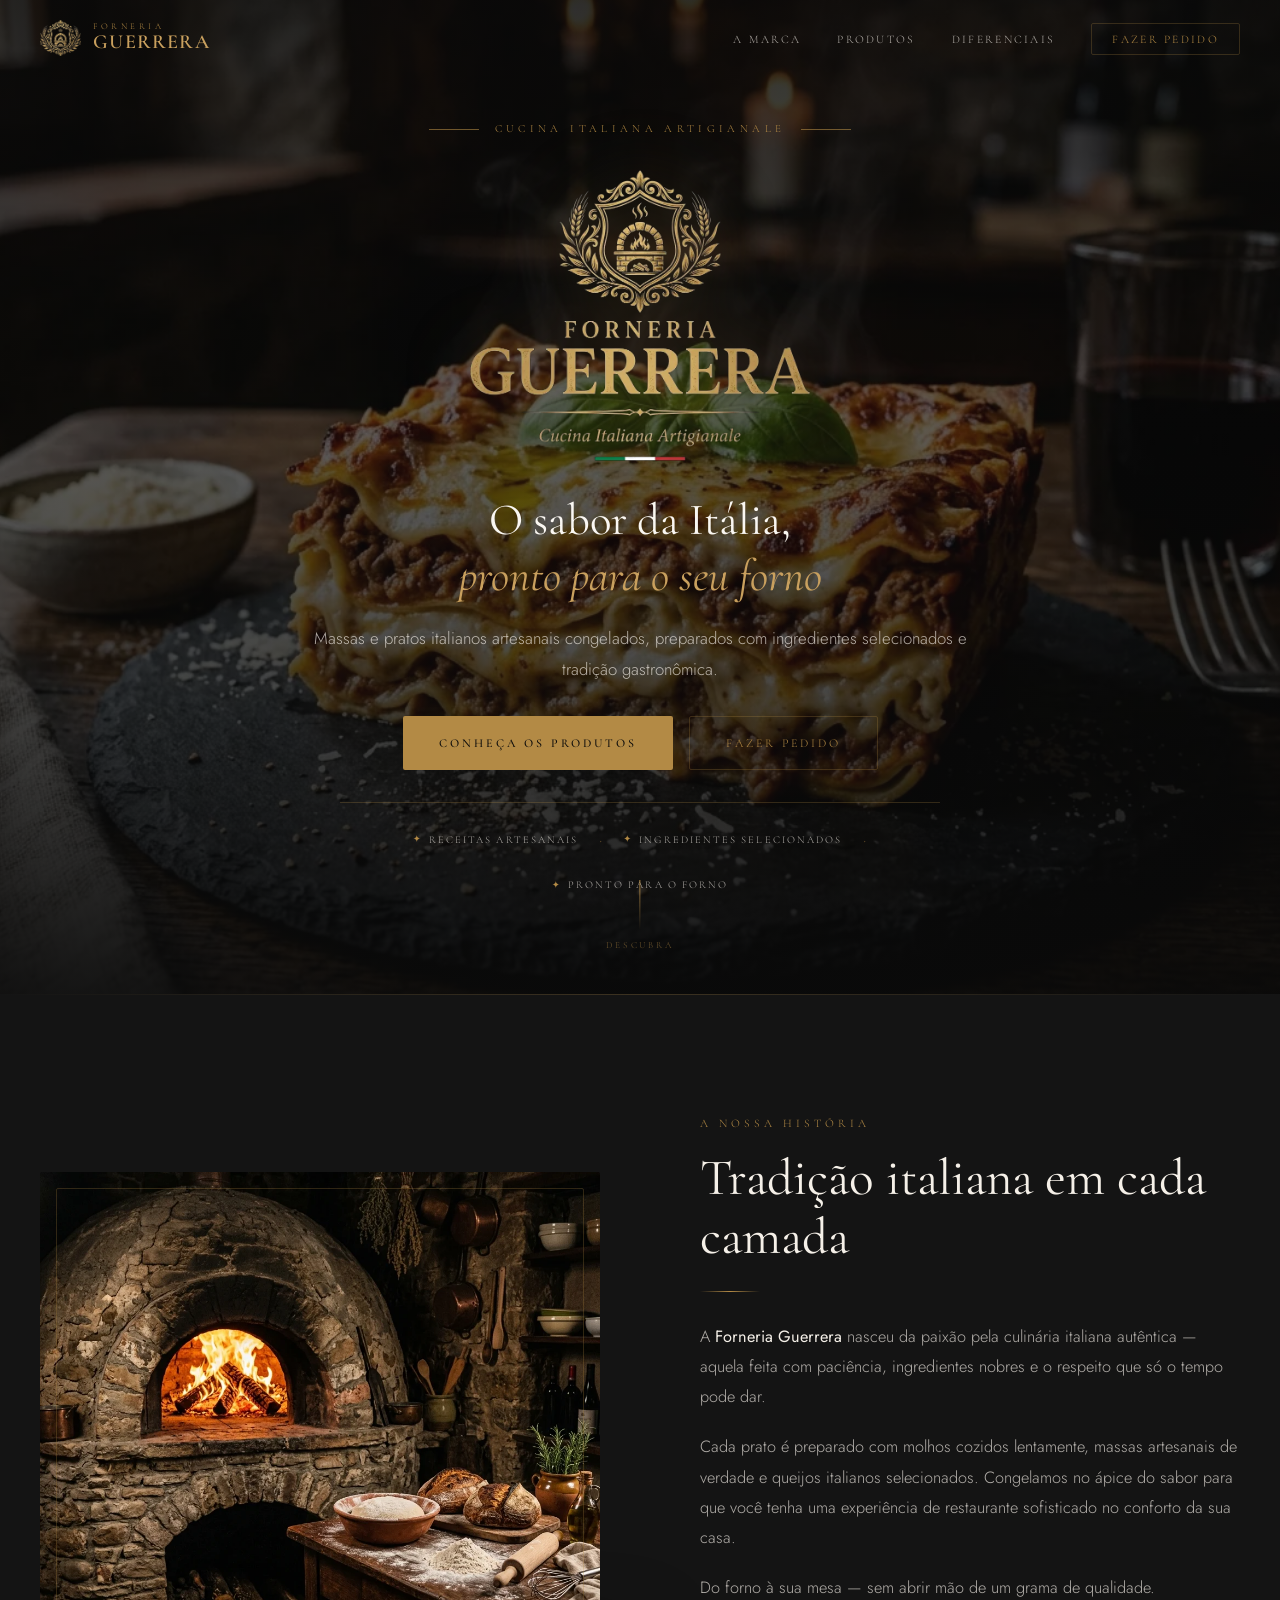
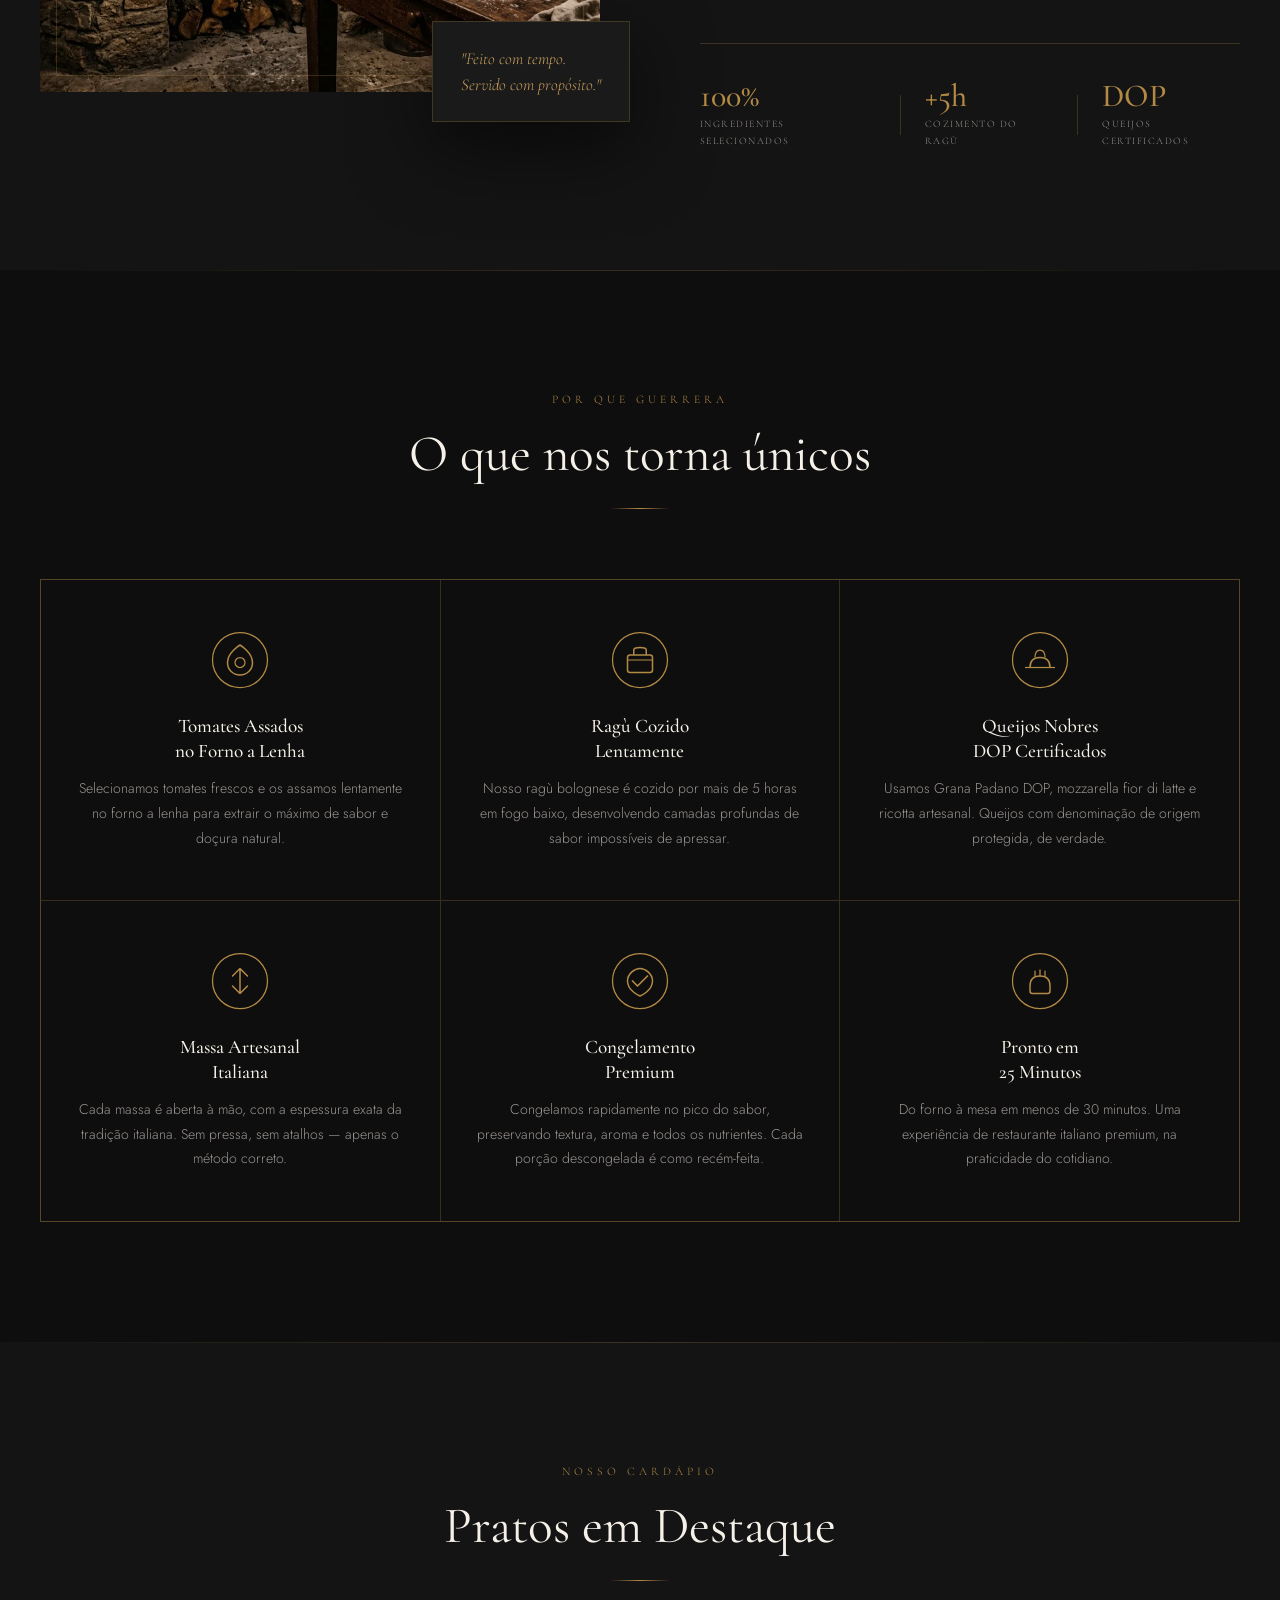
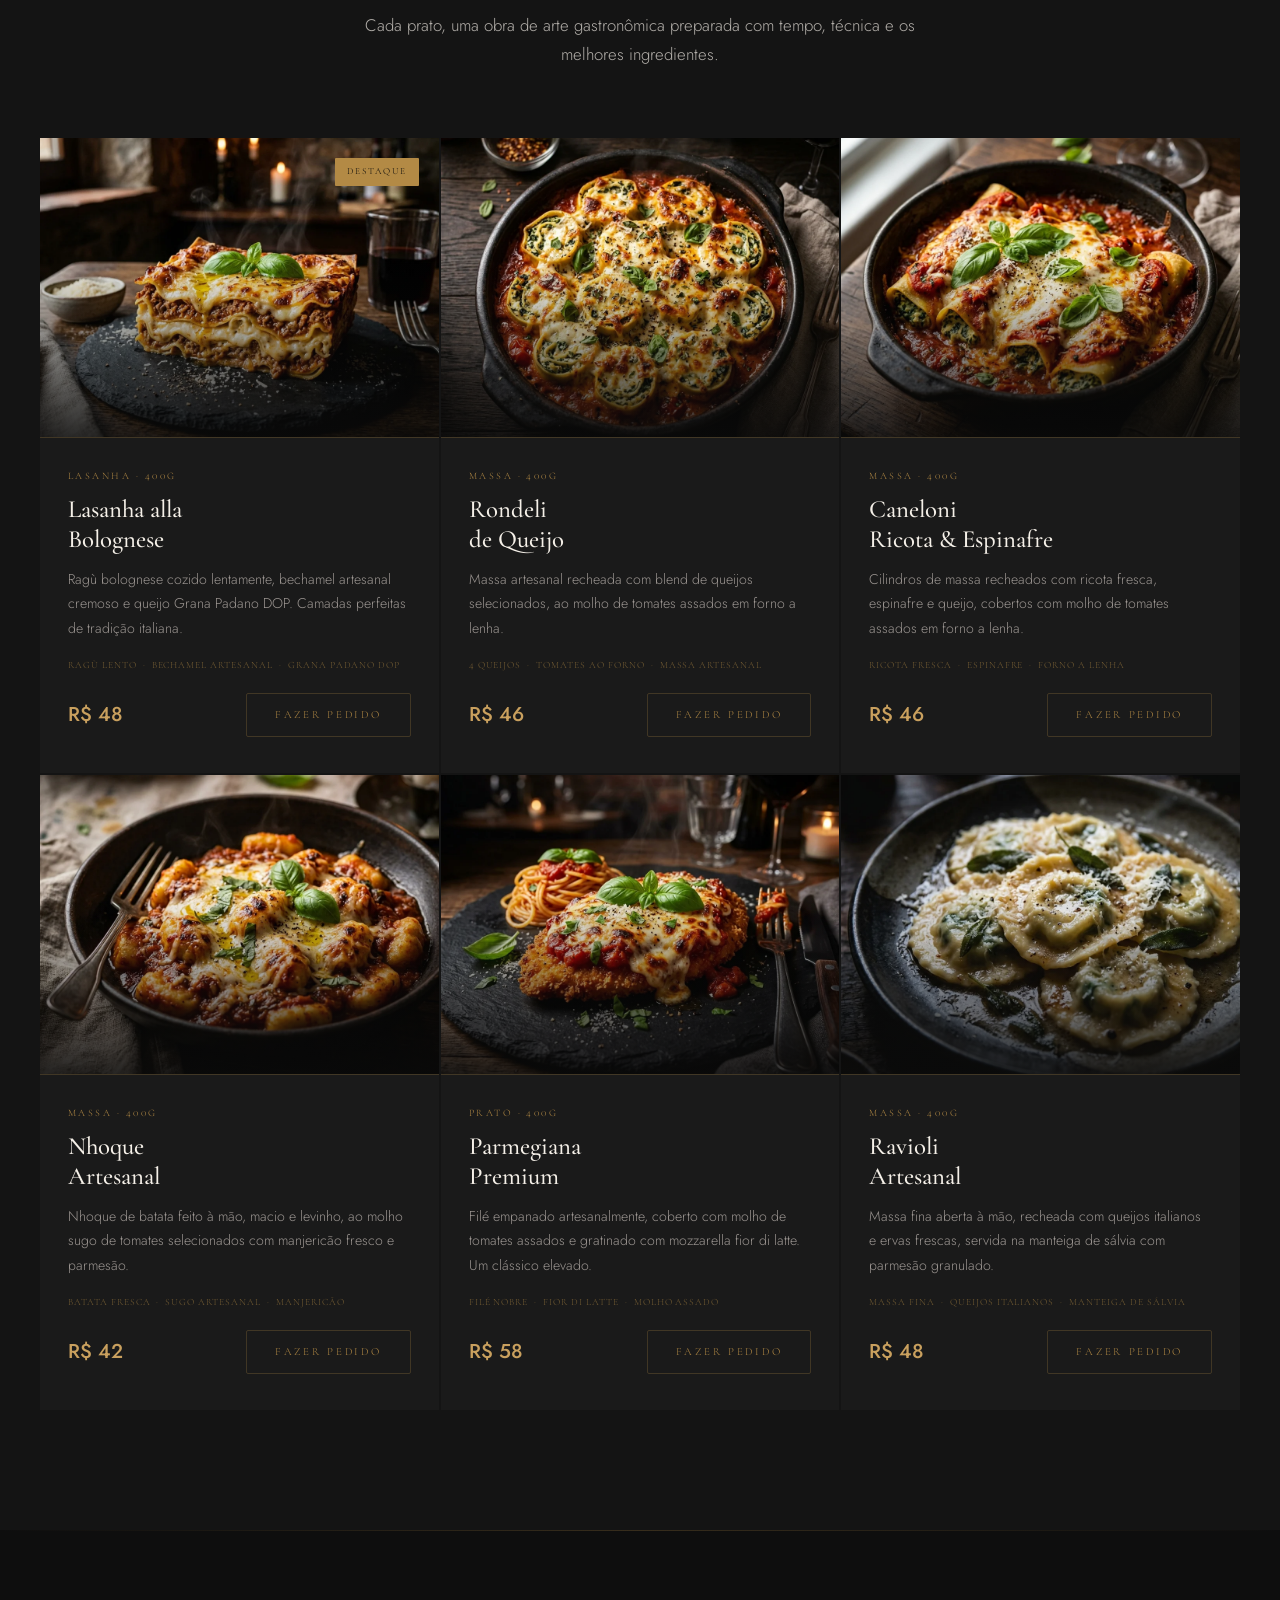
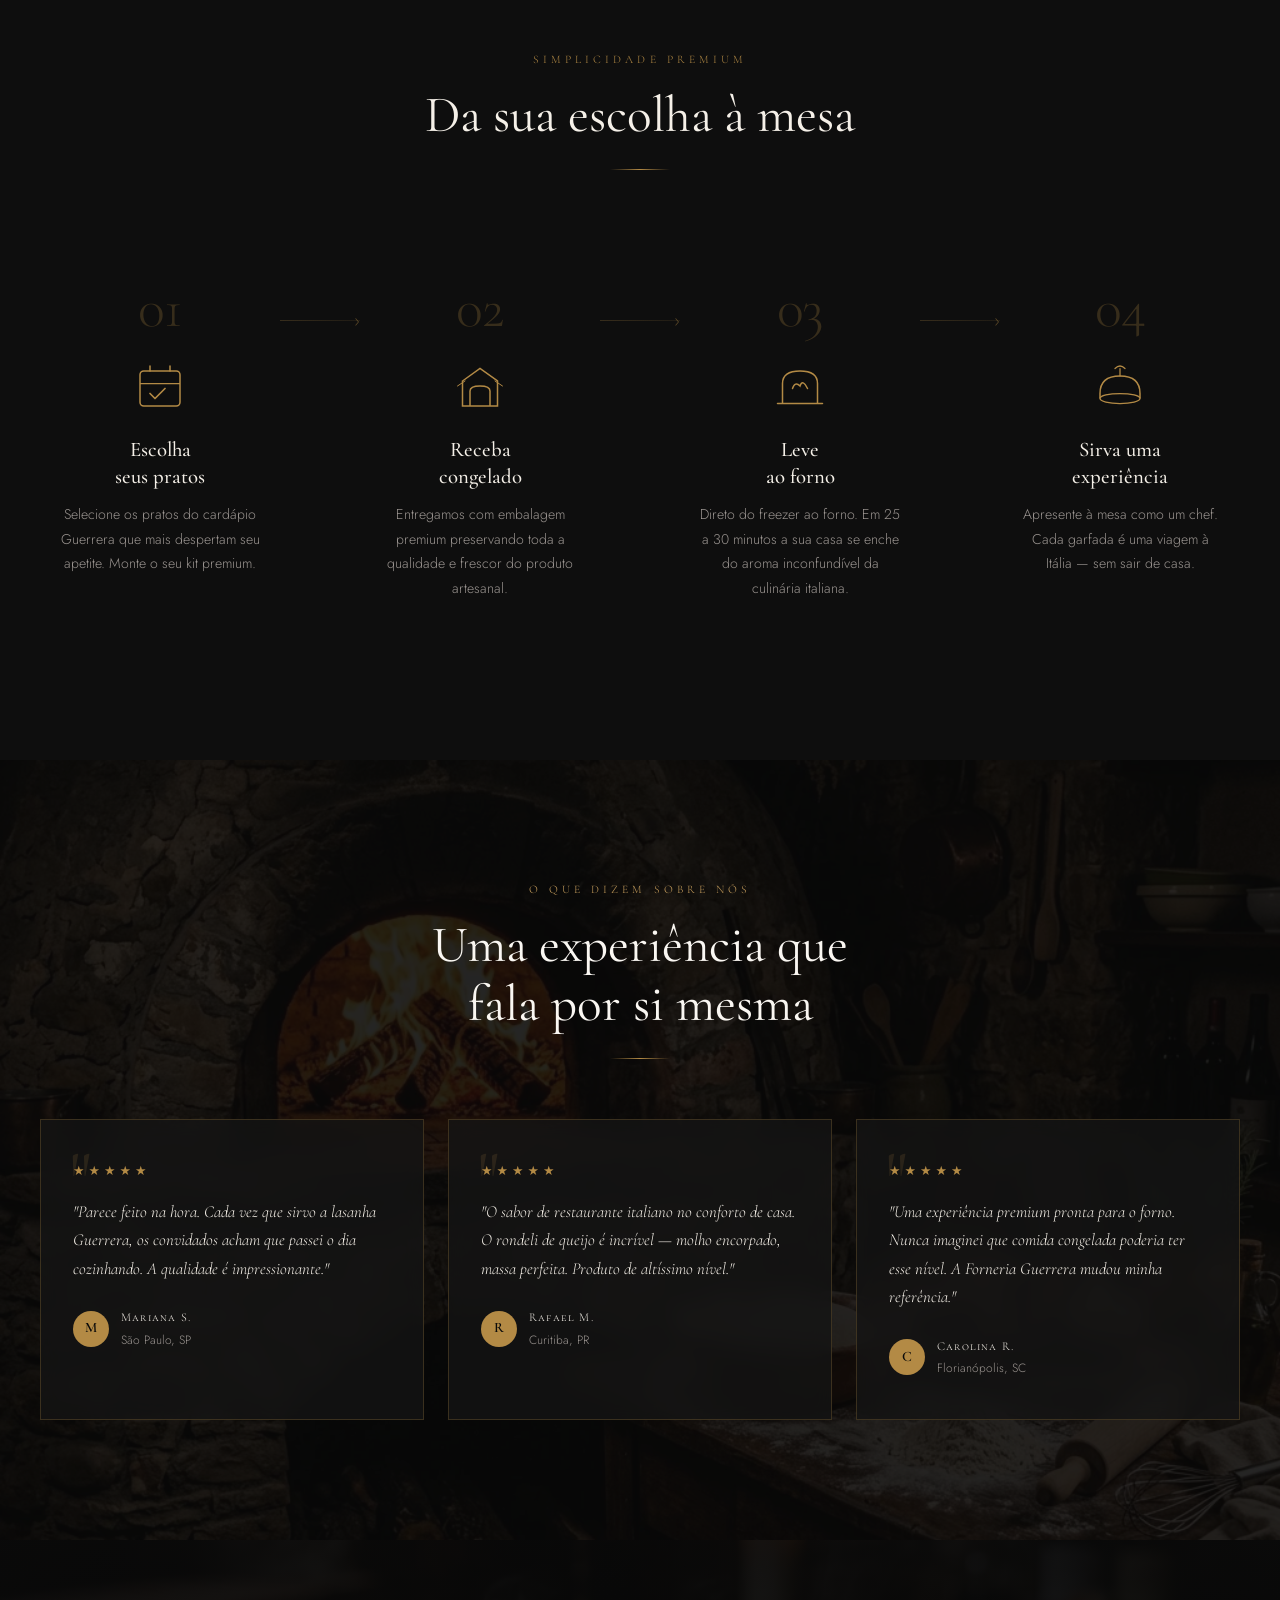
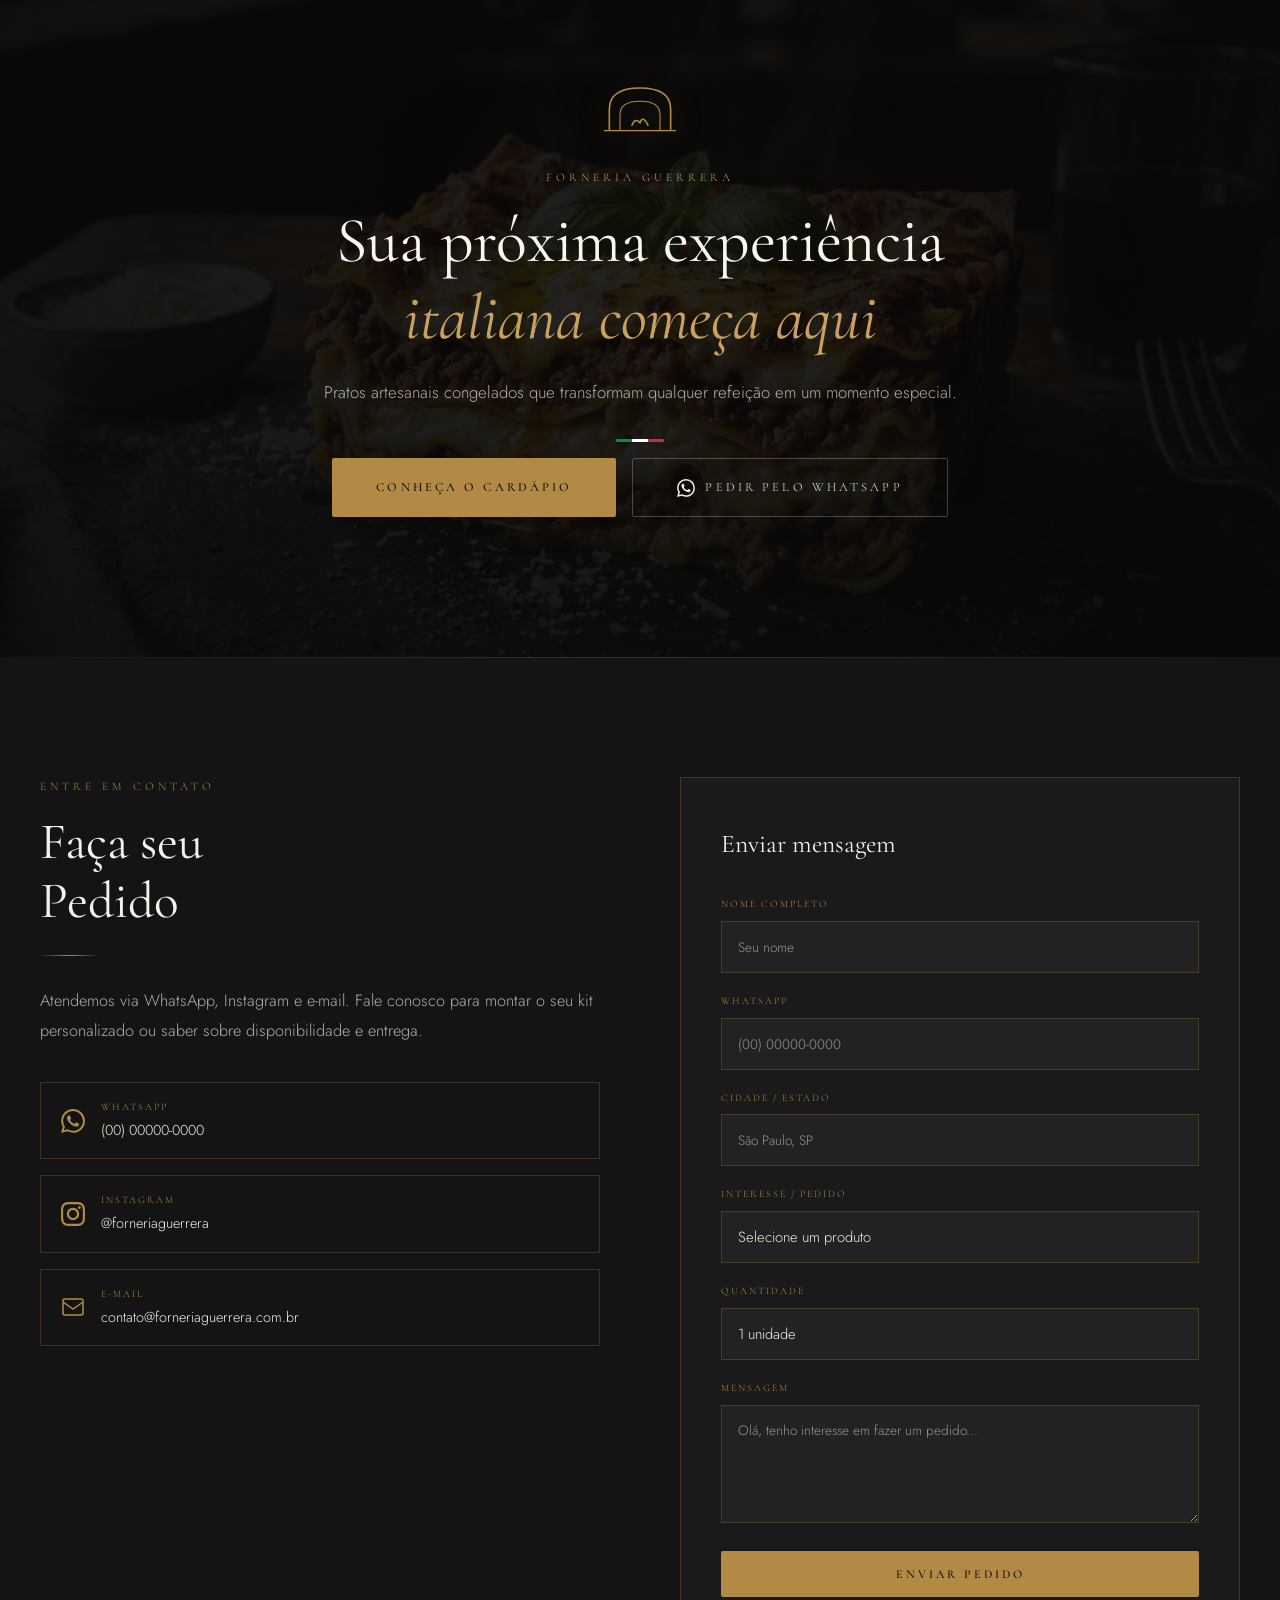
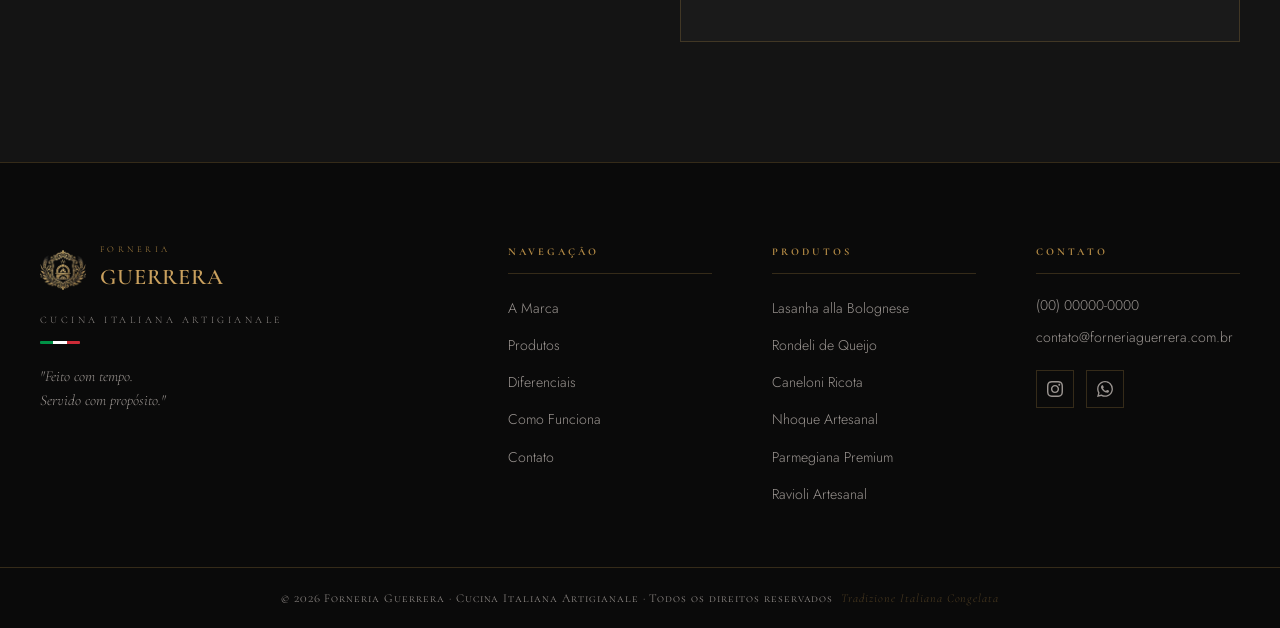
==== commit a4632009: "Aplica logo conceito 01 (Brasão Clássico) no site" ====
--- a/index.html
+++ b/index.html
@@ -5,10 +5,53 @@
   <meta name="viewport" content="width=device-width, initial-scale=1.0" />
   <meta name="description" content="Forneria Guerrera — Cucina Italiana Artigianale. Massas e pratos italianos artesanais congelados, preparados com ingredientes selecionados e tradição gastronômica." />
   <title>Forneria Guerrera — Cucina Italiana Artigianale</title>
+
+  <!-- ===== OPEN GRAPH / SOCIAL PREVIEW ===== -->
+  <meta property="og:title" content="Forneria Guerrera — Cucina Italiana Artigianale" />
+  <meta property="og:description" content="Massas e pratos italianos artesanais congelados, preparados com ingredientes selecionados e tradição gastronômica. Do forno à sua mesa." />
+  <meta property="og:type" content="website" />
+  <meta property="og:url" content="https://forneriaguerrera.com.br" />
+  <meta property="og:image" content="https://forneriaguerrera.com.br/img/hero_lasagna.webp" />
+  <meta property="og:image:width" content="1200" />
+  <meta property="og:image:height" content="630" />
+  <meta property="og:locale" content="pt_BR" />
+  <meta property="og:site_name" content="Forneria Guerrera" />
+  <meta name="twitter:card" content="summary_large_image" />
+  <meta name="twitter:title" content="Forneria Guerrera — Cucina Italiana Artigianale" />
+  <meta name="twitter:description" content="Massas e pratos italianos artesanais congelados. Do forno à sua mesa." />
+  <meta name="twitter:image" content="https://forneriaguerrera.com.br/img/hero_lasagna.webp" />
+
+  <!-- ===== FAVICON ===== -->
+  <link rel="icon" type="image/svg+xml" href="data:image/svg+xml,%3Csvg xmlns='http://www.w3.org/2000/svg' viewBox='0 0 32 32'%3E%3Crect width='32' height='32' rx='4' fill='%230A0A0A'/%3E%3Cpath d='M16 2 L28 8 L28 20 C28 26 16 30 16 30 C16 30 4 26 4 20 L4 8 Z' stroke='%23B38A45' stroke-width='1' fill='none'/%3E%3Ctext x='16' y='21' text-anchor='middle' font-family='Georgia,serif' font-weight='700' font-size='13' fill='%23B38A45'%3EG%3C/text%3E%3C/svg%3E" />
+  <link rel="apple-touch-icon" href="data:image/svg+xml,%3Csvg xmlns='http://www.w3.org/2000/svg' viewBox='0 0 180 180'%3E%3Crect width='180' height='180' rx='20' fill='%230A0A0A'/%3E%3Cpath d='M90 14 L158 48 L158 116 C158 148 90 166 90 166 C90 166 22 148 22 116 L22 48 Z' stroke='%23B38A45' stroke-width='5' fill='none'/%3E%3Ctext x='90' y='122' text-anchor='middle' font-family='Georgia,serif' font-weight='700' font-size='74' fill='%23B38A45'%3EG%3C/text%3E%3C/svg%3E" />
+
+  <!-- ===== PERFORMANCE: PRELOAD HERO ===== -->
+  <link rel="preload" as="image" href="img/hero_lasagna.webp" />
+
+  <!-- ===== FONTS ===== -->
   <link rel="preconnect" href="https://fonts.googleapis.com" />
   <link rel="preconnect" href="https://fonts.gstatic.com" crossorigin />
   <link href="https://fonts.googleapis.com/css2?family=Cormorant+Garamond:ital,wght@0,300;0,400;0,500;0,600;0,700;1,300;1,400;1,500&family=Cormorant+SC:wght@300;400;500;600;700&family=EB+Garamond:ital,wght@0,400;0,500;1,400&family=Jost:wght@300;400;500&display=swap" rel="stylesheet" />
   <link rel="stylesheet" href="style.css" />
+
+  <!-- ===== SCHEMA.ORG — LocalBusiness ===== -->
+  <script type="application/ld+json">
+  {
+    "@context": "https://schema.org",
+    "@type": "FoodEstablishment",
+    "name": "Forneria Guerrera",
+    "description": "Massas e pratos italianos artesanais congelados, preparados com ingredientes selecionados e tradição gastronômica italiana.",
+    "url": "https://forneriaguerrera.com.br",
+    "telephone": "+5500000000000",
+    "email": "contato@forneriaguerrera.com.br",
+    "servesCuisine": "Italian",
+    "priceRange": "$$",
+    "image": "https://forneriaguerrera.com.br/img/hero_lasagna.webp",
+    "sameAs": [
+      "https://instagram.com/forneriaguerrera"
+    ]
+  }
+  </script>
 </head>
 <body>
 
@@ -17,10 +60,7 @@
     <div class="nav-inner">
       <a href="#hero" class="nav-logo">
         <div class="nav-logo-mark">
-          <svg viewBox="0 0 40 44" fill="none" xmlns="http://www.w3.org/2000/svg">
-            <path d="M20 2 L36 10 L36 28 C36 36 20 42 20 42 C20 42 4 36 4 28 L4 10 Z" stroke="#B38A45" stroke-width="1.2" fill="none"/>
-            <text x="20" y="28" text-anchor="middle" font-family="Cormorant Garamond" font-weight="600" font-size="16" fill="#B38A45">G</text>
-          </svg>
+          <img src="img/logo_1_part_1.webp" alt="Forneria Guerrera Brasão" class="nav-logo-img" />
         </div>
         <div class="nav-logo-text">
           <span class="nav-forneria">FORNERIA</span>
@@ -42,7 +82,7 @@
   <!-- ===== HERO ===== -->
   <section id="hero" class="hero">
     <div class="hero-bg">
-      <img src="img/hero_lasagna.png" alt="Lasanha premium Forneria Guerrera" class="hero-bg-img" />
+      <img src="img/hero_lasagna.webp" alt="Lasanha premium Forneria Guerrera" class="hero-bg-img" fetchpriority="high" />
       <div class="hero-overlay"></div>
     </div>
     <div class="hero-content">
@@ -52,28 +92,7 @@
         <span class="badge-line"></span>
       </div>
       <div class="hero-logo reveal">
-        <div class="hero-logo-emblem">
-          <svg viewBox="0 0 80 56" fill="none" xmlns="http://www.w3.org/2000/svg" class="oven-svg">
-            <path d="M10 52 L10 30 Q10 8 40 8 Q70 8 70 30 L70 52" stroke="#B38A45" stroke-width="1.5" fill="none" stroke-linecap="round"/>
-            <path d="M20 52 L20 34 Q20 20 40 20 Q60 20 60 34 L60 52" stroke="#B38A45" stroke-width="1" fill="none"/>
-            <path d="M34 48 Q36 40 40 44 Q42 38 46 48" stroke="#B38A45" stroke-width="1.2" fill="none" stroke-linecap="round"/>
-            <line x1="10" y1="38" x2="15" y2="36" stroke="#B38A45" stroke-width="0.6" opacity="0.6"/>
-            <line x1="70" y1="38" x2="65" y2="36" stroke="#B38A45" stroke-width="0.6" opacity="0.6"/>
-            <line x1="8" y1="46" x2="13" y2="46" stroke="#B38A45" stroke-width="0.6" opacity="0.6"/>
-            <line x1="72" y1="46" x2="67" y2="46" stroke="#B38A45" stroke-width="0.6" opacity="0.6"/>
-            <line x1="4" y1="52" x2="76" y2="52" stroke="#B38A45" stroke-width="1" opacity="0.8"/>
-            <path d="M6 50 Q4 44 6 38 M6 38 Q4 34 6 30 M6 38 Q3 36 4 33 M6 38 Q9 36 8 33" stroke="#B38A45" stroke-width="0.8" fill="none" opacity="0.7"/>
-            <path d="M74 50 Q76 44 74 38 M74 38 Q76 34 74 30 M74 38 Q77 36 76 33 M74 38 Q71 36 72 33" stroke="#B38A45" stroke-width="0.8" fill="none" opacity="0.7"/>
-          </svg>
-        </div>
-        <p class="hero-forneria">FORNERIA</p>
-        <h1 class="hero-guerrera">GUERRERA</h1>
-        <div class="hero-flag">
-          <span class="flag-green"></span>
-          <span class="flag-white"></span>
-          <span class="flag-red"></span>
-        </div>
-        <p class="hero-cucina">Cucina Italiana Artigianale</p>
+        <img src="img/logo_1_transparent.webp" alt="Forneria Guerrera" class="hero-logo-img" />
       </div>
       <div class="hero-tagline reveal">
         <h2 class="hero-headline">O sabor da Itália,<br /><em>pronto para o seu forno</em></h2>
@@ -112,7 +131,7 @@
       <div class="sobre-grid">
         <div class="sobre-visual reveal-left">
           <div class="sobre-img-wrap">
-            <img src="img/about_forno.png" alt="Forno a lenha artesanal Forneria Guerrera" />
+            <img src="img/about_forno.webp" alt="Forno a lenha artesanal Forneria Guerrera" loading="lazy" />
             <div class="sobre-img-frame"></div>
           </div>
           <div class="sobre-quote-card">
@@ -159,7 +178,7 @@
       <div class="diferenciais-grid">
         <div class="diferencial-card reveal" id="dif-1">
           <div class="dif-icon">
-            <svg viewBox="0 0 48 48" fill="none" xmlns="http://www.w3.org/2000/svg">
+            <svg viewBox="0 0 48 48" fill="none" xmlns="http://www.w3.org/2000/svg" aria-hidden="true">
               <circle cx="24" cy="24" r="22" stroke="#B38A45" stroke-width="1"/>
               <path d="M24 12 C24 12 14 18 14 26 C14 32 18.5 36 24 36 C29.5 36 34 32 34 26 C34 18 24 12 24 12Z" stroke="#B38A45" stroke-width="1.2" fill="none"/>
               <circle cx="24" cy="26" r="4" stroke="#B38A45" stroke-width="1"/>
@@ -170,7 +189,7 @@
         </div>
         <div class="diferencial-card reveal" id="dif-2">
           <div class="dif-icon">
-            <svg viewBox="0 0 48 48" fill="none" xmlns="http://www.w3.org/2000/svg">
+            <svg viewBox="0 0 48 48" fill="none" xmlns="http://www.w3.org/2000/svg" aria-hidden="true">
               <circle cx="24" cy="24" r="22" stroke="#B38A45" stroke-width="1"/>
               <rect x="14" y="20" width="20" height="14" rx="2" stroke="#B38A45" stroke-width="1.2" fill="none"/>
               <path d="M14 24 L34 24" stroke="#B38A45" stroke-width="0.8"/>
@@ -182,7 +201,7 @@
         </div>
         <div class="diferencial-card reveal" id="dif-3">
           <div class="dif-icon">
-            <svg viewBox="0 0 48 48" fill="none" xmlns="http://www.w3.org/2000/svg">
+            <svg viewBox="0 0 48 48" fill="none" xmlns="http://www.w3.org/2000/svg" aria-hidden="true">
               <circle cx="24" cy="24" r="22" stroke="#B38A45" stroke-width="1"/>
               <path d="M16 30 Q16 22 24 22 Q32 22 32 30" stroke="#B38A45" stroke-width="1.2" fill="none"/>
               <path d="M12 30 L36 30" stroke="#B38A45" stroke-width="1"/>
@@ -194,7 +213,7 @@
         </div>
         <div class="diferencial-card reveal" id="dif-4">
           <div class="dif-icon">
-            <svg viewBox="0 0 48 48" fill="none" xmlns="http://www.w3.org/2000/svg">
+            <svg viewBox="0 0 48 48" fill="none" xmlns="http://www.w3.org/2000/svg" aria-hidden="true">
               <circle cx="24" cy="24" r="22" stroke="#B38A45" stroke-width="1"/>
               <path d="M24 14 L24 34 M18 20 L24 14 L30 20 M18 28 L24 34 L30 28" stroke="#B38A45" stroke-width="1.2" fill="none" stroke-linecap="round" stroke-linejoin="round"/>
             </svg>
@@ -204,7 +223,7 @@
         </div>
         <div class="diferencial-card reveal" id="dif-5">
           <div class="dif-icon">
-            <svg viewBox="0 0 48 48" fill="none" xmlns="http://www.w3.org/2000/svg">
+            <svg viewBox="0 0 48 48" fill="none" xmlns="http://www.w3.org/2000/svg" aria-hidden="true">
               <circle cx="24" cy="24" r="22" stroke="#B38A45" stroke-width="1"/>
               <path d="M24 14 C20 14 14 18 14 24 C14 32 24 36 24 36 C24 36 34 32 34 24 C34 18 28 14 24 14Z" stroke="#B38A45" stroke-width="1.2" fill="none"/>
               <path d="M18 24 L22 28 L30 20" stroke="#B38A45" stroke-width="1.4" fill="none" stroke-linecap="round" stroke-linejoin="round"/>
@@ -215,7 +234,7 @@
         </div>
         <div class="diferencial-card reveal" id="dif-6">
           <div class="dif-icon">
-            <svg viewBox="0 0 48 48" fill="none" xmlns="http://www.w3.org/2000/svg">
+            <svg viewBox="0 0 48 48" fill="none" xmlns="http://www.w3.org/2000/svg" aria-hidden="true">
               <circle cx="24" cy="24" r="22" stroke="#B38A45" stroke-width="1"/>
               <path d="M16 28 Q16 20 24 20 Q32 20 32 28 L32 32 Q32 34 30 34 L18 34 Q16 34 16 32 Z" stroke="#B38A45" stroke-width="1.2" fill="none"/>
               <path d="M20 20 L20 16 M24 20 L24 15 M28 20 L28 16" stroke="#B38A45" stroke-width="1" stroke-linecap="round"/>
@@ -241,7 +260,7 @@
 
         <div class="produto-card reveal" id="prod-lasanha">
           <div class="produto-img-wrap">
-            <img src="img/hero_lasagna.png" alt="Lasanha alla Bolognese Forneria Guerrera" />
+            <img src="img/hero_lasagna.webp" alt="Lasanha alla Bolognese Forneria Guerrera" loading="lazy" />
             <div class="produto-badge-img"><span>DESTAQUE</span></div>
           </div>
           <div class="produto-info">
@@ -251,13 +270,16 @@
             <div class="produto-ingredientes">
               <span>Ragù Lento</span><span>·</span><span>Bechamel Artesanal</span><span>·</span><span>Grana Padano DOP</span>
             </div>
-            <a href="#contato" class="btn btn-produto" id="btn-lasanha">Fazer Pedido</a>
+            <div class="produto-meta">
+              <span class="produto-price">R$ 48</span>
+              <a href="#contato?produto=lasanha" class="btn btn-produto" id="btn-lasanha">Fazer Pedido</a>
+            </div>
           </div>
         </div>
 
         <div class="produto-card reveal" id="prod-rondeli">
           <div class="produto-img-wrap">
-            <img src="img/product_rondeli.png" alt="Rondeli de Queijo Forneria Guerrera" />
+            <img src="img/product_rondeli.webp" alt="Rondeli de Queijo Forneria Guerrera" loading="lazy" />
           </div>
           <div class="produto-info">
             <div class="produto-tag">Massa · 400g</div>
@@ -266,13 +288,16 @@
             <div class="produto-ingredientes">
               <span>4 Queijos</span><span>·</span><span>Tomates ao Forno</span><span>·</span><span>Massa Artesanal</span>
             </div>
-            <a href="#contato" class="btn btn-produto" id="btn-rondeli">Fazer Pedido</a>
+            <div class="produto-meta">
+              <span class="produto-price">R$ 46</span>
+              <a href="#contato?produto=rondeli" class="btn btn-produto" id="btn-rondeli">Fazer Pedido</a>
+            </div>
           </div>
         </div>
 
         <div class="produto-card reveal" id="prod-caneloni">
           <div class="produto-img-wrap">
-            <img src="img/product_caneloni.png" alt="Caneloni Forneria Guerrera" />
+            <img src="img/product_caneloni.webp" alt="Caneloni Forneria Guerrera" loading="lazy" />
           </div>
           <div class="produto-info">
             <div class="produto-tag">Massa · 400g</div>
@@ -281,13 +306,16 @@
             <div class="produto-ingredientes">
               <span>Ricota Fresca</span><span>·</span><span>Espinafre</span><span>·</span><span>Forno a Lenha</span>
             </div>
-            <a href="#contato" class="btn btn-produto" id="btn-caneloni">Fazer Pedido</a>
+            <div class="produto-meta">
+              <span class="produto-price">R$ 46</span>
+              <a href="#contato?produto=caneloni" class="btn btn-produto" id="btn-caneloni">Fazer Pedido</a>
+            </div>
           </div>
         </div>
 
         <div class="produto-card reveal" id="prod-nhoque">
           <div class="produto-img-wrap">
-            <img src="img/product_nhoque.png" alt="Nhoque Artesanal Forneria Guerrera" />
+            <img src="img/product_nhoque.webp" alt="Nhoque Artesanal Forneria Guerrera" loading="lazy" />
           </div>
           <div class="produto-info">
             <div class="produto-tag">Massa · 400g</div>
@@ -296,13 +324,16 @@
             <div class="produto-ingredientes">
               <span>Batata Fresca</span><span>·</span><span>Sugo Artesanal</span><span>·</span><span>Manjericão</span>
             </div>
-            <a href="#contato" class="btn btn-produto" id="btn-nhoque">Fazer Pedido</a>
+            <div class="produto-meta">
+              <span class="produto-price">R$ 42</span>
+              <a href="#contato?produto=nhoque" class="btn btn-produto" id="btn-nhoque">Fazer Pedido</a>
+            </div>
           </div>
         </div>
 
         <div class="produto-card reveal" id="prod-parmegiana">
           <div class="produto-img-wrap">
-            <img src="img/product_parmegiana.png" alt="Parmegiana Forneria Guerrera" />
+            <img src="img/product_parmegiana.webp" alt="Parmegiana Forneria Guerrera" loading="lazy" />
           </div>
           <div class="produto-info">
             <div class="produto-tag">Prato · 400g</div>
@@ -311,13 +342,16 @@
             <div class="produto-ingredientes">
               <span>Filé Nobre</span><span>·</span><span>Fior di Latte</span><span>·</span><span>Molho Assado</span>
             </div>
-            <a href="#contato" class="btn btn-produto" id="btn-parmegiana">Fazer Pedido</a>
+            <div class="produto-meta">
+              <span class="produto-price">R$ 58</span>
+              <a href="#contato?produto=parmegiana" class="btn btn-produto" id="btn-parmegiana">Fazer Pedido</a>
+            </div>
           </div>
         </div>
 
         <div class="produto-card reveal" id="prod-ravioli">
           <div class="produto-img-wrap">
-            <img src="img/product_ravioli.png" alt="Ravioli Artesanal Forneria Guerrera" />
+            <img src="img/product_ravioli.webp" alt="Ravioli Artesanal Forneria Guerrera" loading="lazy" />
           </div>
           <div class="produto-info">
             <div class="produto-tag">Massa · 400g</div>
@@ -326,7 +360,10 @@
             <div class="produto-ingredientes">
               <span>Massa Fina</span><span>·</span><span>Queijos Italianos</span><span>·</span><span>Manteiga de Sálvia</span>
             </div>
-            <a href="#contato" class="btn btn-produto" id="btn-ravioli">Fazer Pedido</a>
+            <div class="produto-meta">
+              <span class="produto-price">R$ 48</span>
+              <a href="#contato?produto=ravioli" class="btn btn-produto" id="btn-ravioli">Fazer Pedido</a>
+            </div>
           </div>
         </div>
 
@@ -346,7 +383,7 @@
         <div class="step reveal" id="step-1">
           <div class="step-num">01</div>
           <div class="step-icon-wrap">
-            <svg viewBox="0 0 48 48" fill="none" xmlns="http://www.w3.org/2000/svg">
+            <svg viewBox="0 0 48 48" fill="none" xmlns="http://www.w3.org/2000/svg" aria-hidden="true">
               <rect x="8" y="12" width="32" height="28" rx="3" stroke="#B38A45" stroke-width="1.2" fill="none"/>
               <path d="M16 12 L16 8 M32 12 L32 8" stroke="#B38A45" stroke-width="1.2" stroke-linecap="round"/>
               <line x1="8" y1="22" x2="40" y2="22" stroke="#B38A45" stroke-width="1"/>
@@ -360,7 +397,7 @@
         <div class="step reveal" id="step-2">
           <div class="step-num">02</div>
           <div class="step-icon-wrap">
-            <svg viewBox="0 0 48 48" fill="none" xmlns="http://www.w3.org/2000/svg">
+            <svg viewBox="0 0 48 48" fill="none" xmlns="http://www.w3.org/2000/svg" aria-hidden="true">
               <path d="M10 20 L24 10 L38 20 L38 40 L10 40 Z" stroke="#B38A45" stroke-width="1.2" fill="none"/>
               <path d="M16 40 L16 28 Q16 24 24 24 Q32 24 32 28 L32 40" stroke="#B38A45" stroke-width="1.2" fill="none"/>
               <path d="M12 20 L6 24 M36 20 L42 24" stroke="#B38A45" stroke-width="0.8" stroke-linecap="round"/>
@@ -373,7 +410,7 @@
         <div class="step reveal" id="step-3">
           <div class="step-num">03</div>
           <div class="step-icon-wrap">
-            <svg viewBox="0 0 48 48" fill="none" xmlns="http://www.w3.org/2000/svg">
+            <svg viewBox="0 0 48 48" fill="none" xmlns="http://www.w3.org/2000/svg" aria-hidden="true">
               <path d="M10 38 L10 22 Q10 12 24 12 Q38 12 38 22 L38 38" stroke="#B38A45" stroke-width="1.2" fill="none"/>
               <path d="M6 38 L42 38" stroke="#B38A45" stroke-width="1.2" stroke-linecap="round"/>
               <path d="M18 26 Q20 20 24 24 Q26 18 30 26" stroke="#B38A45" stroke-width="1.2" fill="none" stroke-linecap="round"/>
@@ -386,7 +423,7 @@
         <div class="step reveal" id="step-4">
           <div class="step-num">04</div>
           <div class="step-icon-wrap">
-            <svg viewBox="0 0 48 48" fill="none" xmlns="http://www.w3.org/2000/svg">
+            <svg viewBox="0 0 48 48" fill="none" xmlns="http://www.w3.org/2000/svg" aria-hidden="true">
               <ellipse cx="24" cy="34" rx="16" ry="4" stroke="#B38A45" stroke-width="1" fill="none"/>
               <path d="M8 34 L8 30 Q8 16 24 16 Q40 16 40 30 L40 34" stroke="#B38A45" stroke-width="1.2" fill="none"/>
               <path d="M24 16 L24 10 M20 10 Q24 6 28 10" stroke="#B38A45" stroke-width="1" stroke-linecap="round"/>
@@ -402,7 +439,7 @@
   <!-- ===== EXPERIÊNCIA / PROVA SOCIAL ===== -->
   <section id="experiencia" class="experiencia">
     <div class="experiencia-bg">
-      <img src="img/about_forno.png" alt="Experiência Forneria Guerrera" />
+      <img src="img/about_forno.webp" alt="Experiência Forneria Guerrera" loading="lazy" />
       <div class="experiencia-overlay"></div>
     </div>
     <div class="container">
@@ -452,13 +489,13 @@
   <!-- ===== CTA FINAL ===== -->
   <section id="cta-final" class="cta-final">
     <div class="cta-final-bg">
-      <img src="img/hero_lasagna.png" alt="Forneria Guerrera" />
+      <img src="img/hero_lasagna.webp" alt="Forneria Guerrera" loading="lazy" />
       <div class="cta-final-overlay"></div>
     </div>
     <div class="container">
       <div class="cta-final-content reveal">
         <div class="cta-emblem">
-          <svg viewBox="0 0 60 42" fill="none" xmlns="http://www.w3.org/2000/svg">
+          <svg viewBox="0 0 60 42" fill="none" xmlns="http://www.w3.org/2000/svg" aria-hidden="true">
             <path d="M7 38 L7 22 Q7 6 30 6 Q53 6 53 22 L53 38" stroke="#B38A45" stroke-width="1.2" fill="none"/>
             <path d="M15 38 L15 26 Q15 16 30 16 Q45 16 45 26 L45 38" stroke="#B38A45" stroke-width="0.8" fill="none"/>
             <path d="M24 34 Q26 28 30 32 Q32 26 36 34" stroke="#B38A45" stroke-width="1.2" fill="none" stroke-linecap="round"/>
@@ -476,7 +513,7 @@
         <div class="cta-actions">
           <a href="#produtos" class="btn btn-primary btn-large" id="cta-final-menu">Conheça o Cardápio</a>
           <a href="https://wa.me/5500000000000?text=Ol%C3%A1%2C%20quero%20fazer%20um%20pedido%20Forneria%20Guerrera!" target="_blank" class="btn btn-whatsapp btn-large" id="cta-final-whatsapp">
-            <svg viewBox="0 0 24 24" fill="currentColor" class="whatsapp-icon"><path d="M17.472 14.382c-.297-.149-1.758-.867-2.03-.967-.273-.099-.471-.148-.67.15-.197.297-.767.966-.94 1.164-.173.199-.347.223-.644.075-.297-.15-1.255-.463-2.39-1.475-.883-.788-1.48-1.761-1.653-2.059-.173-.297-.018-.458.13-.606.134-.133.298-.347.446-.52.149-.174.198-.298.298-.497.099-.198.05-.371-.025-.52-.075-.149-.669-1.612-.916-2.207-.242-.579-.487-.5-.669-.51-.173-.008-.371-.01-.57-.01-.198 0-.52.074-.792.372-.272.297-1.04 1.016-1.04 2.479 0 1.462 1.065 2.875 1.213 3.074.149.198 2.096 3.2 5.077 4.487.709.306 1.262.489 1.694.625.712.227 1.36.195 1.871.118.571-.085 1.758-.719 2.006-1.413.248-.694.248-1.289.173-1.413-.074-.124-.272-.198-.57-.347m-5.421 7.403h-.004a9.87 9.87 0 01-5.031-1.378l-.361-.214-3.741.982.998-3.648-.235-.374a9.86 9.86 0 01-1.51-5.26c.001-5.45 4.436-9.884 9.888-9.884 2.64 0 5.122 1.03 6.988 2.898a9.825 9.825 0 012.893 6.994c-.003 5.45-4.437 9.884-9.885 9.884m8.413-18.297A11.815 11.815 0 0012.05 0C5.495 0 .16 5.335.157 11.892c0 2.096.547 4.142 1.588 5.945L.057 24l6.305-1.654a11.882 11.882 0 005.683 1.448h.005c6.554 0 11.89-5.335 11.893-11.893a11.821 11.821 0 00-3.48-8.413Z"/></svg>
+            <svg viewBox="0 0 24 24" fill="currentColor" class="whatsapp-icon" aria-hidden="true"><path d="M17.472 14.382c-.297-.149-1.758-.867-2.03-.967-.273-.099-.471-.148-.67.15-.197.297-.767.966-.94 1.164-.173.199-.347.223-.644.075-.297-.15-1.255-.463-2.39-1.475-.883-.788-1.48-1.761-1.653-2.059-.173-.297-.018-.458.13-.606.134-.133.298-.347.446-.52.149-.174.198-.298.298-.497.099-.198.05-.371-.025-.52-.075-.149-.669-1.612-.916-2.207-.242-.579-.487-.5-.669-.51-.173-.008-.371-.01-.57-.01-.198 0-.52.074-.792.372-.272.297-1.04 1.016-1.04 2.479 0 1.462 1.065 2.875 1.213 3.074.149.198 2.096 3.2 5.077 4.487.709.306 1.262.489 1.694.625.712.227 1.36.195 1.871.118.571-.085 1.758-.719 2.006-1.413.248-.694.248-1.289.173-1.413-.074-.124-.272-.198-.57-.347m-5.421 7.403h-.004a9.87 9.87 0 01-5.031-1.378l-.361-.214-3.741.982.998-3.648-.235-.374a9.86 9.86 0 01-1.51-5.26c.001-5.45 4.436-9.884 9.888-9.884 2.64 0 5.122 1.03 6.988 2.898a9.825 9.825 0 012.893 6.994c-.003 5.45-4.437 9.884-9.885 9.884m8.413-18.297A11.815 11.815 0 0012.05 0C5.495 0 .16 5.335.157 11.892c0 2.096.547 4.142 1.588 5.945L.057 24l6.305-1.654a11.882 11.882 0 005.683 1.448h.005c6.554 0 11.89-5.335 11.893-11.893a11.821 11.821 0 00-3.48-8.413Z"/></svg>
             Pedir pelo WhatsApp
           </a>
         </div>
@@ -496,7 +533,7 @@
           <div class="contato-channels">
             <a href="https://wa.me/5500000000000" target="_blank" class="channel" id="contact-whatsapp">
               <div class="channel-icon">
-                <svg viewBox="0 0 24 24" fill="#B38A45"><path d="M17.472 14.382c-.297-.149-1.758-.867-2.03-.967-.273-.099-.471-.148-.67.15-.197.297-.767.966-.94 1.164-.173.199-.347.223-.644.075-.297-.15-1.255-.463-2.39-1.475-.883-.788-1.48-1.761-1.653-2.059-.173-.297-.018-.458.13-.606.134-.133.298-.347.446-.52.149-.174.198-.298.298-.497.099-.198.05-.371-.025-.52-.075-.149-.669-1.612-.916-2.207-.242-.579-.487-.5-.669-.51-.173-.008-.371-.01-.57-.01-.198 0-.52.074-.792.372-.272.297-1.04 1.016-1.04 2.479 0 1.462 1.065 2.875 1.213 3.074.149.198 2.096 3.2 5.077 4.487.709.306 1.262.489 1.694.625.712.227 1.36.195 1.871.118.571-.085 1.758-.719 2.006-1.413.248-.694.248-1.289.173-1.413-.074-.124-.272-.198-.57-.347m-5.421 7.403h-.004a9.87 9.87 0 01-5.031-1.378l-.361-.214-3.741.982.998-3.648-.235-.374a9.86 9.86 0 01-1.51-5.26c.001-5.45 4.436-9.884 9.888-9.884 2.64 0 5.122 1.03 6.988 2.898a9.825 9.825 0 012.893 6.994c-.003 5.45-4.437 9.884-9.885 9.884m8.413-18.297A11.815 11.815 0 0012.05 0C5.495 0 .16 5.335.157 11.892c0 2.096.547 4.142 1.588 5.945L.057 24l6.305-1.654a11.882 11.882 0 005.683 1.448h.005c6.554 0 11.89-5.335 11.893-11.893a11.821 11.821 0 00-3.48-8.413Z"/></svg>
+                <svg viewBox="0 0 24 24" fill="#B38A45" aria-hidden="true"><path d="M17.472 14.382c-.297-.149-1.758-.867-2.03-.967-.273-.099-.471-.148-.67.15-.197.297-.767.966-.94 1.164-.173.199-.347.223-.644.075-.297-.15-1.255-.463-2.39-1.475-.883-.788-1.48-1.761-1.653-2.059-.173-.297-.018-.458.13-.606.134-.133.298-.347.446-.52.149-.174.198-.298.298-.497.099-.198.05-.371-.025-.52-.075-.149-.669-1.612-.916-2.207-.242-.579-.487-.5-.669-.51-.173-.008-.371-.01-.57-.01-.198 0-.52.074-.792.372-.272.297-1.04 1.016-1.04 2.479 0 1.462 1.065 2.875 1.213 3.074.149.198 2.096 3.2 5.077 4.487.709.306 1.262.489 1.694.625.712.227 1.36.195 1.871.118.571-.085 1.758-.719 2.006-1.413.248-.694.248-1.289.173-1.413-.074-.124-.272-.198-.57-.347m-5.421 7.403h-.004a9.87 9.87 0 01-5.031-1.378l-.361-.214-3.741.982.998-3.648-.235-.374a9.86 9.86 0 01-1.51-5.26c.001-5.45 4.436-9.884 9.888-9.884 2.64 0 5.122 1.03 6.988 2.898a9.825 9.825 0 012.893 6.994c-.003 5.45-4.437 9.884-9.885 9.884m8.413-18.297A11.815 11.815 0 0012.05 0C5.495 0 .16 5.335.157 11.892c0 2.096.547 4.142 1.588 5.945L.057 24l6.305-1.654a11.882 11.882 0 005.683 1.448h.005c6.554 0 11.89-5.335 11.893-11.893a11.821 11.821 0 00-3.48-8.413Z"/></svg>
               </div>
               <div>
                 <span class="channel-label">WhatsApp</span>
@@ -505,7 +542,7 @@
             </a>
             <a href="https://instagram.com/forneriaguerrera" target="_blank" class="channel" id="contact-instagram">
               <div class="channel-icon">
-                <svg viewBox="0 0 24 24" fill="#B38A45"><path d="M12 2.163c3.204 0 3.584.012 4.85.07 3.252.148 4.771 1.691 4.919 4.919.058 1.265.069 1.645.069 4.849 0 3.205-.012 3.584-.069 4.849-.149 3.225-1.664 4.771-4.919 4.919-1.266.058-1.644.07-4.85.07-3.204 0-3.584-.012-4.849-.07-3.26-.149-4.771-1.699-4.919-4.92-.058-1.265-.07-1.644-.07-4.849 0-3.204.013-3.583.07-4.849.149-3.227 1.664-4.771 4.919-4.919 1.266-.057 1.645-.069 4.849-.069zm0-2.163c-3.259 0-3.667.014-4.947.072-4.358.2-6.78 2.618-6.98 6.98-.059 1.281-.073 1.689-.073 4.948 0 3.259.014 3.668.072 4.948.2 4.358 2.618 6.78 6.98 6.98 1.281.058 1.689.072 4.948.072 3.259 0 3.668-.014 4.948-.072 4.354-.2 6.782-2.618 6.979-6.98.059-1.28.073-1.689.073-4.948 0-3.259-.014-3.667-.072-4.947-.196-4.354-2.617-6.78-6.979-6.98-1.281-.059-1.69-.073-4.949-.073zm0 5.838c-3.403 0-6.162 2.759-6.162 6.162s2.759 6.163 6.162 6.163 6.162-2.759 6.162-6.163c0-3.403-2.759-6.162-6.162-6.162zm0 10.162c-2.209 0-4-1.79-4-4 0-2.209 1.791-4 4-4s4 1.791 4 4c0 2.21-1.791 4-4 4zm6.406-11.845c-.796 0-1.441.645-1.441 1.44s.645 1.44 1.441 1.44c.795 0 1.439-.645 1.439-1.44s-.644-1.44-1.439-1.44z"/></svg>
+                <svg viewBox="0 0 24 24" fill="#B38A45" aria-hidden="true"><path d="M12 2.163c3.204 0 3.584.012 4.85.07 3.252.148 4.771 1.691 4.919 4.919.058 1.265.069 1.645.069 4.849 0 3.205-.012 3.584-.069 4.849-.149 3.225-1.664 4.771-4.919 4.919-1.266.058-1.644.07-4.85.07-3.204 0-3.584-.012-4.849-.07-3.26-.149-4.771-1.699-4.919-4.92-.058-1.265-.07-1.644-.07-4.849 0-3.204.013-3.583.07-4.849.149-3.227 1.664-4.771 4.919-4.919 1.266-.057 1.645-.069 4.849-.069zm0-2.163c-3.259 0-3.667.014-4.947.072-4.358.2-6.78 2.618-6.98 6.98-.059 1.281-.073 1.689-.073 4.948 0 3.259.014 3.668.072 4.948.2 4.358 2.618 6.78 6.98 6.98 1.281.058 1.689.072 4.948.072 3.259 0 3.668-.014 4.948-.072 4.354-.2 6.782-2.618 6.979-6.98.059-1.28.073-1.689.073-4.948 0-3.259-.014-3.667-.072-4.947-.196-4.354-2.617-6.78-6.979-6.98-1.281-.059-1.69-.073-4.949-.073zm0 5.838c-3.403 0-6.162 2.759-6.162 6.162s2.759 6.163 6.162 6.163 6.162-2.759 6.162-6.163c0-3.403-2.759-6.162-6.162-6.162zm0 10.162c-2.209 0-4-1.79-4-4 0-2.209 1.791-4 4-4s4 1.791 4 4c0 2.21-1.791 4-4 4zm6.406-11.845c-.796 0-1.441.645-1.441 1.44s.645 1.44 1.441 1.44c.795 0 1.439-.645 1.439-1.44s-.644-1.44-1.439-1.44z"/></svg>
               </div>
               <div>
                 <span class="channel-label">Instagram</span>
@@ -514,7 +551,7 @@
             </a>
             <a href="mailto:contato@forneriaguerrera.com.br" class="channel" id="contact-email">
               <div class="channel-icon">
-                <svg viewBox="0 0 24 24" fill="none" stroke="#B38A45" stroke-width="1.5"><rect x="2" y="4" width="20" height="16" rx="2"/><path d="M2 7l10 7 10-7"/></svg>
+                <svg viewBox="0 0 24 24" fill="none" stroke="#B38A45" stroke-width="1.5" aria-hidden="true"><rect x="2" y="4" width="20" height="16" rx="2"/><path d="M2 7l10 7 10-7"/></svg>
               </div>
               <div>
                 <span class="channel-label">E-mail</span>
@@ -551,6 +588,18 @@
                 <option value="kit">Kit Completo</option>
               </select>
             </div>
+            <div class="form-group form-row">
+              <div>
+                <label for="form-quantidade">Quantidade</label>
+                <select id="form-quantidade" name="quantidade">
+                  <option value="1">1 unidade</option>
+                  <option value="2">2 unidades</option>
+                  <option value="3">3 unidades</option>
+                  <option value="4">4 unidades</option>
+                  <option value="5+">5 ou mais</option>
+                </select>
+              </div>
+            </div>
             <div class="form-group">
               <label for="form-msg">Mensagem</label>
               <textarea id="form-msg" name="mensagem" placeholder="Olá, tenho interesse em fazer um pedido..." rows="4"></textarea>
@@ -570,10 +619,7 @@
           <div class="footer-brand">
             <div class="footer-logo">
               <div class="footer-emblem">
-                <svg viewBox="0 0 50 56" fill="none" xmlns="http://www.w3.org/2000/svg">
-                  <path d="M25 2 L45 12 L45 34 C45 44 25 52 25 52 C25 52 5 44 5 34 L5 12 Z" stroke="#B38A45" stroke-width="1.2" fill="none"/>
-                  <text x="25" y="34" text-anchor="middle" font-family="Cormorant Garamond" font-weight="600" font-size="20" fill="#B38A45">G</text>
-                </svg>
+                <img src="img/logo_1_part_1.webp" alt="Forneria Guerrera Brasão" class="footer-logo-img" />
               </div>
               <div>
                 <p class="footer-forneria-text">FORNERIA</p>
@@ -615,10 +661,10 @@
             <p><a href="mailto:contato@forneriaguerrera.com.br">contato@forneriaguerrera.com.br</a></p>
             <div class="footer-social">
               <a href="https://instagram.com/forneriaguerrera" target="_blank" aria-label="Instagram" class="social-link" id="footer-instagram">
-                <svg viewBox="0 0 24 24" fill="currentColor"><path d="M12 2.163c3.204 0 3.584.012 4.85.07 3.252.148 4.771 1.691 4.919 4.919.058 1.265.069 1.645.069 4.849 0 3.205-.012 3.584-.069 4.849-.149 3.225-1.664 4.771-4.919 4.919-1.266.058-1.644.07-4.85.07-3.204 0-3.584-.012-4.849-.07-3.26-.149-4.771-1.699-4.919-4.92-.058-1.265-.07-1.644-.07-4.849 0-3.204.013-3.583.07-4.849.149-3.227 1.664-4.771 4.919-4.919 1.266-.057 1.645-.069 4.849-.069zm0-2.163c-3.259 0-3.667.014-4.947.072-4.358.2-6.78 2.618-6.98 6.98-.059 1.281-.073 1.689-.073 4.948 0 3.259.014 3.668.072 4.948.2 4.358 2.618 6.78 6.98 6.98 1.281.058 1.689.072 4.948.072 3.259 0 3.668-.014 4.948-.072 4.354-.2 6.782-2.618 6.979-6.98.059-1.28.073-1.689.073-4.948 0-3.259-.014-3.667-.072-4.947-.196-4.354-2.617-6.78-6.979-6.98-1.281-.059-1.69-.073-4.949-.073zm0 5.838c-3.403 0-6.162 2.759-6.162 6.162s2.759 6.163 6.162 6.163 6.162-2.759 6.162-6.163c0-3.403-2.759-6.162-6.162-6.162zm0 10.162c-2.209 0-4-1.79-4-4 0-2.209 1.791-4 4-4s4 1.791 4 4c0 2.21-1.791 4-4 4zm6.406-11.845c-.796 0-1.441.645-1.441 1.44s.645 1.44 1.441 1.44c.795 0 1.439-.645 1.439-1.44s-.644-1.44-1.439-1.44z"/></svg>
+                <svg viewBox="0 0 24 24" fill="currentColor" aria-hidden="true"><path d="M12 2.163c3.204 0 3.584.012 4.85.07 3.252.148 4.771 1.691 4.919 4.919.058 1.265.069 1.645.069 4.849 0 3.205-.012 3.584-.069 4.849-.149 3.225-1.664 4.771-4.919 4.919-1.266.058-1.644.07-4.85.07-3.204 0-3.584-.012-4.849-.07-3.26-.149-4.771-1.699-4.919-4.92-.058-1.265-.07-1.644-.07-4.849 0-3.204.013-3.583.07-4.849.149-3.227 1.664-4.771 4.919-4.919 1.266-.057 1.645-.069 4.849-.069zm0-2.163c-3.259 0-3.667.014-4.947.072-4.358.2-6.78 2.618-6.98 6.98-.059 1.281-.073 1.689-.073 4.948 0 3.259.014 3.668.072 4.948.2 4.358 2.618 6.78 6.98 6.98 1.281.058 1.689.072 4.948.072 3.259 0 3.668-.014 4.948-.072 4.354-.2 6.782-2.618 6.979-6.98.059-1.28.073-1.689.073-4.948 0-3.259-.014-3.667-.072-4.947-.196-4.354-2.617-6.78-6.979-6.98-1.281-.059-1.69-.073-4.949-.073zm0 5.838c-3.403 0-6.162 2.759-6.162 6.162s2.759 6.163 6.162 6.163 6.162-2.759 6.162-6.163c0-3.403-2.759-6.162-6.162-6.162zm0 10.162c-2.209 0-4-1.79-4-4 0-2.209 1.791-4 4-4s4 1.791 4 4c0 2.21-1.791 4-4 4zm6.406-11.845c-.796 0-1.441.645-1.441 1.44s.645 1.44 1.441 1.44c.795 0 1.439-.645 1.439-1.44s-.644-1.44-1.439-1.44z"/></svg>
               </a>
               <a href="https://wa.me/5500000000000" target="_blank" aria-label="WhatsApp" class="social-link" id="footer-whatsapp">
-                <svg viewBox="0 0 24 24" fill="currentColor"><path d="M17.472 14.382c-.297-.149-1.758-.867-2.03-.967-.273-.099-.471-.148-.67.15-.197.297-.767.966-.94 1.164-.173.199-.347.223-.644.075-.297-.15-1.255-.463-2.39-1.475-.883-.788-1.48-1.761-1.653-2.059-.173-.297-.018-.458.13-.606.134-.133.298-.347.446-.52.149-.174.198-.298.298-.497.099-.198.05-.371-.025-.52-.075-.149-.669-1.612-.916-2.207-.242-.579-.487-.5-.669-.51-.173-.008-.371-.01-.57-.01-.198 0-.52.074-.792.372-.272.297-1.04 1.016-1.04 2.479 0 1.462 1.065 2.875 1.213 3.074.149.198 2.096 3.2 5.077 4.487.709.306 1.262.489 1.694.625.712.227 1.36.195 1.871.118.571-.085 1.758-.719 2.006-1.413.248-.694.248-1.289.173-1.413-.074-.124-.272-.198-.57-.347m-5.421 7.403h-.004a9.87 9.87 0 01-5.031-1.378l-.361-.214-3.741.982.998-3.648-.235-.374a9.86 9.86 0 01-1.51-5.26c.001-5.45 4.436-9.884 9.888-9.884 2.64 0 5.122 1.03 6.988 2.898a9.825 9.825 0 012.893 6.994c-.003 5.45-4.437 9.884-9.885 9.884m8.413-18.297A11.815 11.815 0 0012.05 0C5.495 0 .16 5.335.157 11.892c0 2.096.547 4.142 1.588 5.945L.057 24l6.305-1.654a11.882 11.882 0 005.683 1.448h.005c6.554 0 11.89-5.335 11.893-11.893a11.821 11.821 0 00-3.48-8.413Z"/></svg>
+                <svg viewBox="0 0 24 24" fill="currentColor" aria-hidden="true"><path d="M17.472 14.382c-.297-.149-1.758-.867-2.03-.967-.273-.099-.471-.148-.67.15-.197.297-.767.966-.94 1.164-.173.199-.347.223-.644.075-.297-.15-1.255-.463-2.39-1.475-.883-.788-1.48-1.761-1.653-2.059-.173-.297-.018-.458.13-.606.134-.133.298-.347.446-.52.149-.174.198-.298.298-.497.099-.198.05-.371-.025-.52-.075-.149-.669-1.612-.916-2.207-.242-.579-.487-.5-.669-.51-.173-.008-.371-.01-.57-.01-.198 0-.52.074-.792.372-.272.297-1.04 1.016-1.04 2.479 0 1.462 1.065 2.875 1.213 3.074.149.198 2.096 3.2 5.077 4.487.709.306 1.262.489 1.694.625.712.227 1.36.195 1.871.118.571-.085 1.758-.719 2.006-1.413.248-.694.248-1.289.173-1.413-.074-.124-.272-.198-.57-.347m-5.421 7.403h-.004a9.87 9.87 0 01-5.031-1.378l-.361-.214-3.741.982.998-3.648-.235-.374a9.86 9.86 0 01-1.51-5.26c.001-5.45 4.436-9.884 9.888-9.884 2.64 0 5.122 1.03 6.988 2.898a9.825 9.825 0 012.893 6.994c-.003 5.45-4.437 9.884-9.885 9.884m8.413-18.297A11.815 11.815 0 0012.05 0C5.495 0 .16 5.335.157 11.892c0 2.096.547 4.142 1.588 5.945L.057 24l6.305-1.654a11.882 11.882 0 005.683 1.448h.005c6.554 0 11.89-5.335 11.893-11.893a11.821 11.821 0 00-3.48-8.413Z"/></svg>
               </a>
             </div>
           </div>
@@ -627,7 +673,7 @@
     </div>
     <div class="footer-bottom">
       <div class="container">
-        <p>© 2025 Forneria Guerrera · Cucina Italiana Artigianale · Todos os direitos reservados</p>
+        <p>© <span id="footer-year">2025</span> Forneria Guerrera · Cucina Italiana Artigianale · Todos os direitos reservados</p>
         <p class="footer-made">Tradizione Italiana Congelata</p>
       </div>
     </div>
--- a/style.css
+++ b/style.css
@@ -23,7 +23,7 @@
   --off-white: #F5F0E8;
   --cream: #EDE5D4;
   --warm-white: #FAF7F2;
-  --text-muted: #8A8480;
+  --text-muted: #9A9490;
   --text-light: rgba(245, 240, 232, 0.7);
   --italian-green: #009246;
   --italian-white: #FFFFFF;
@@ -246,6 +246,14 @@
   color: var(--black);
 }
 
+/* Active nav link state */
+.nav-link.active {
+  color: var(--gold);
+}
+.nav-link.active::after {
+  transform: scaleX(1);
+}
+
 .nav-toggle {
   display: none;
   flex-direction: column;
@@ -866,6 +874,24 @@
   letter-spacing: 0.1em;
   color: rgba(179, 138, 69, 0.6);
   text-transform: uppercase;
+}
+
+.produto-meta {
+  display: flex;
+  align-items: center;
+  justify-content: space-between;
+  margin-top: 20px;
+}
+
+.produto-meta .btn-produto {
+  margin-top: 0;
+}
+
+.produto-price {
+  font-family: var(--font-sans);
+  font-size: 1.25rem;
+  font-weight: 500;
+  color: var(--gold-light);
 }
 
 /* ===== COMO FUNCIONA ===== */
@@ -1283,6 +1309,12 @@
   min-height: 100px;
 }
 
+.form-row {
+  display: grid;
+  grid-template-columns: 1fr;
+  gap: 20px;
+}
+
 /* ===== FOOTER ===== */
 .footer {
   background: var(--black);
@@ -1578,3 +1610,31 @@
 .hero-logo { animation: fadeInUp 0.8s ease 0.4s both; }
 .hero-tagline { animation: fadeInUp 0.8s ease 0.6s both; }
 .hero-seals { animation: fadeInUp 0.8s ease 0.8s both; }
+
+/* ===== CONCEITO 01 LOGO CUSTOM STYLING ===== */
+.nav-logo-img {
+  height: 36px;
+  width: auto;
+  display: block;
+}
+
+.hero-logo-img {
+  max-width: 340px;
+  width: 100%;
+  height: auto;
+  display: block;
+  filter: drop-shadow(0 0 35px rgba(179, 138, 69, 0.25));
+  margin: 0 auto;
+}
+
+@media (max-width: 600px) {
+  .hero-logo-img {
+    max-width: 240px;
+  }
+}
+
+.footer-logo-img {
+  height: 40px;
+  width: auto;
+  display: block;
+}
